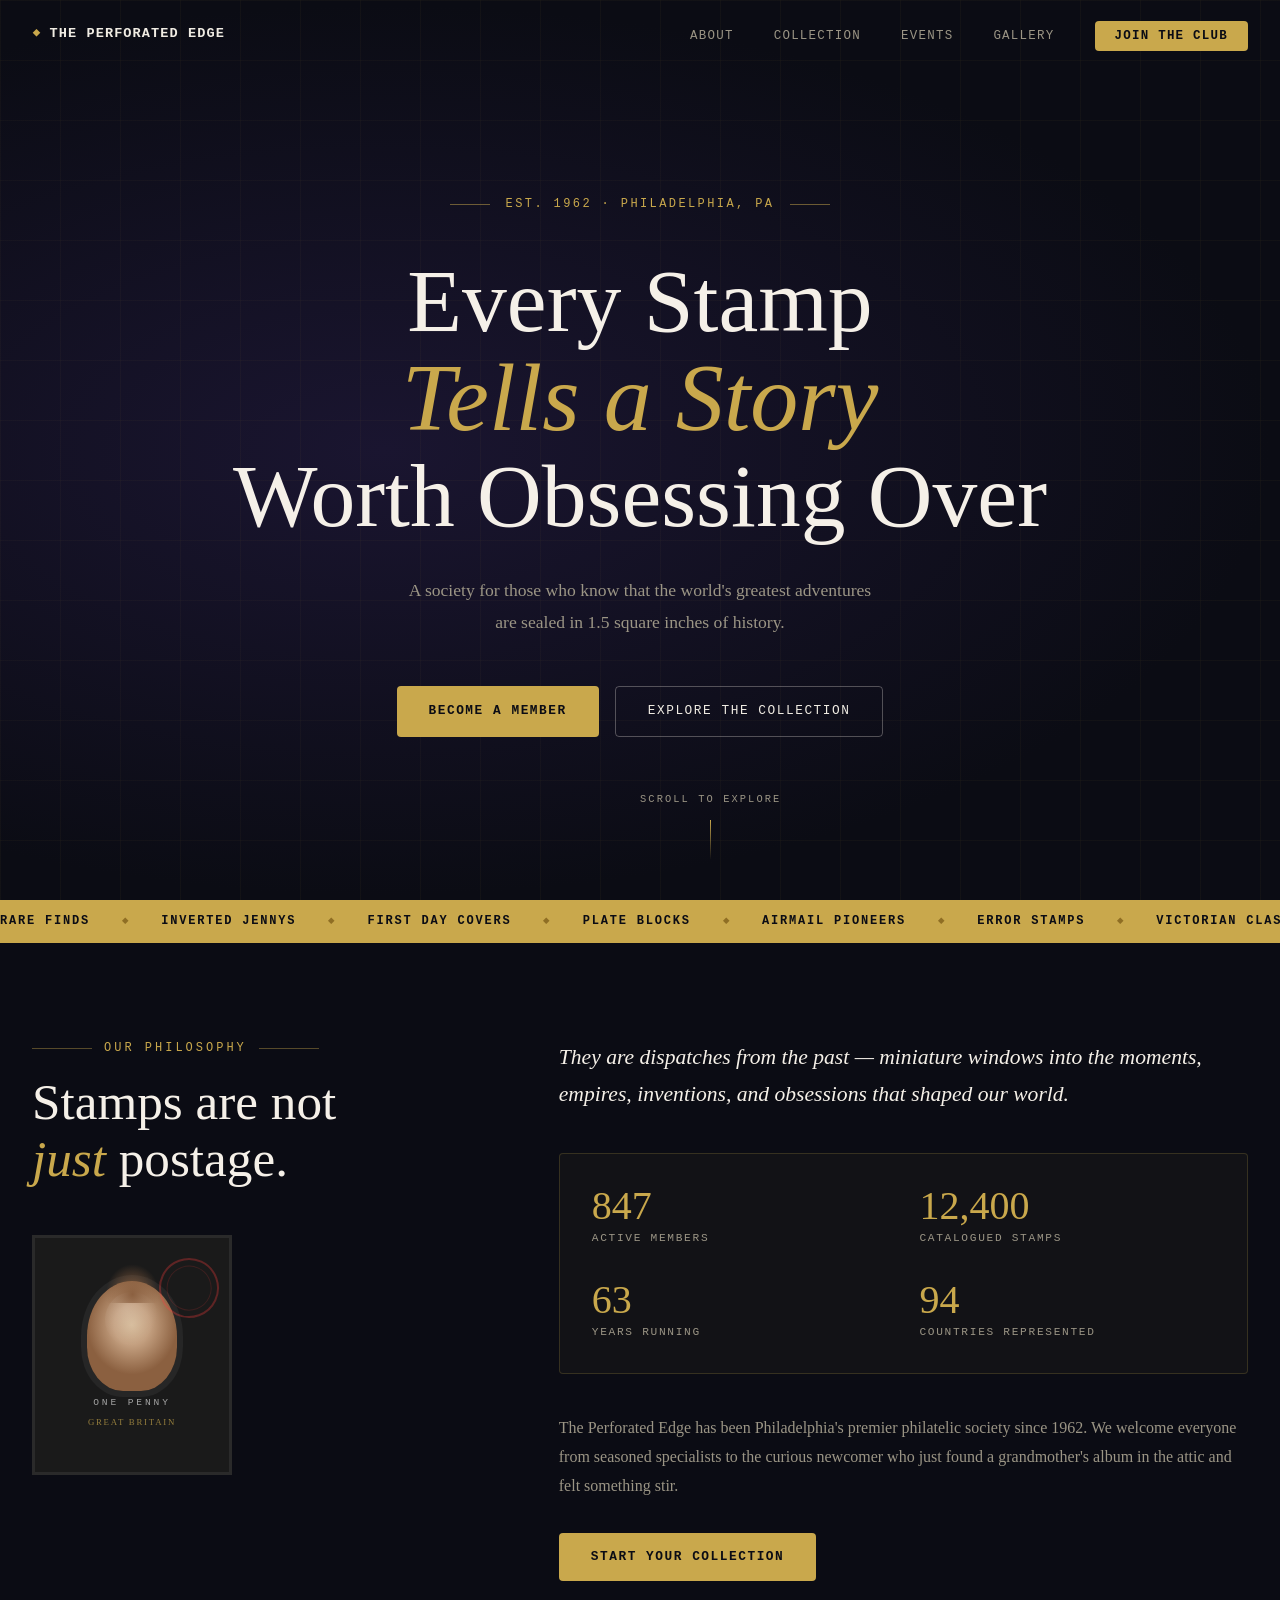
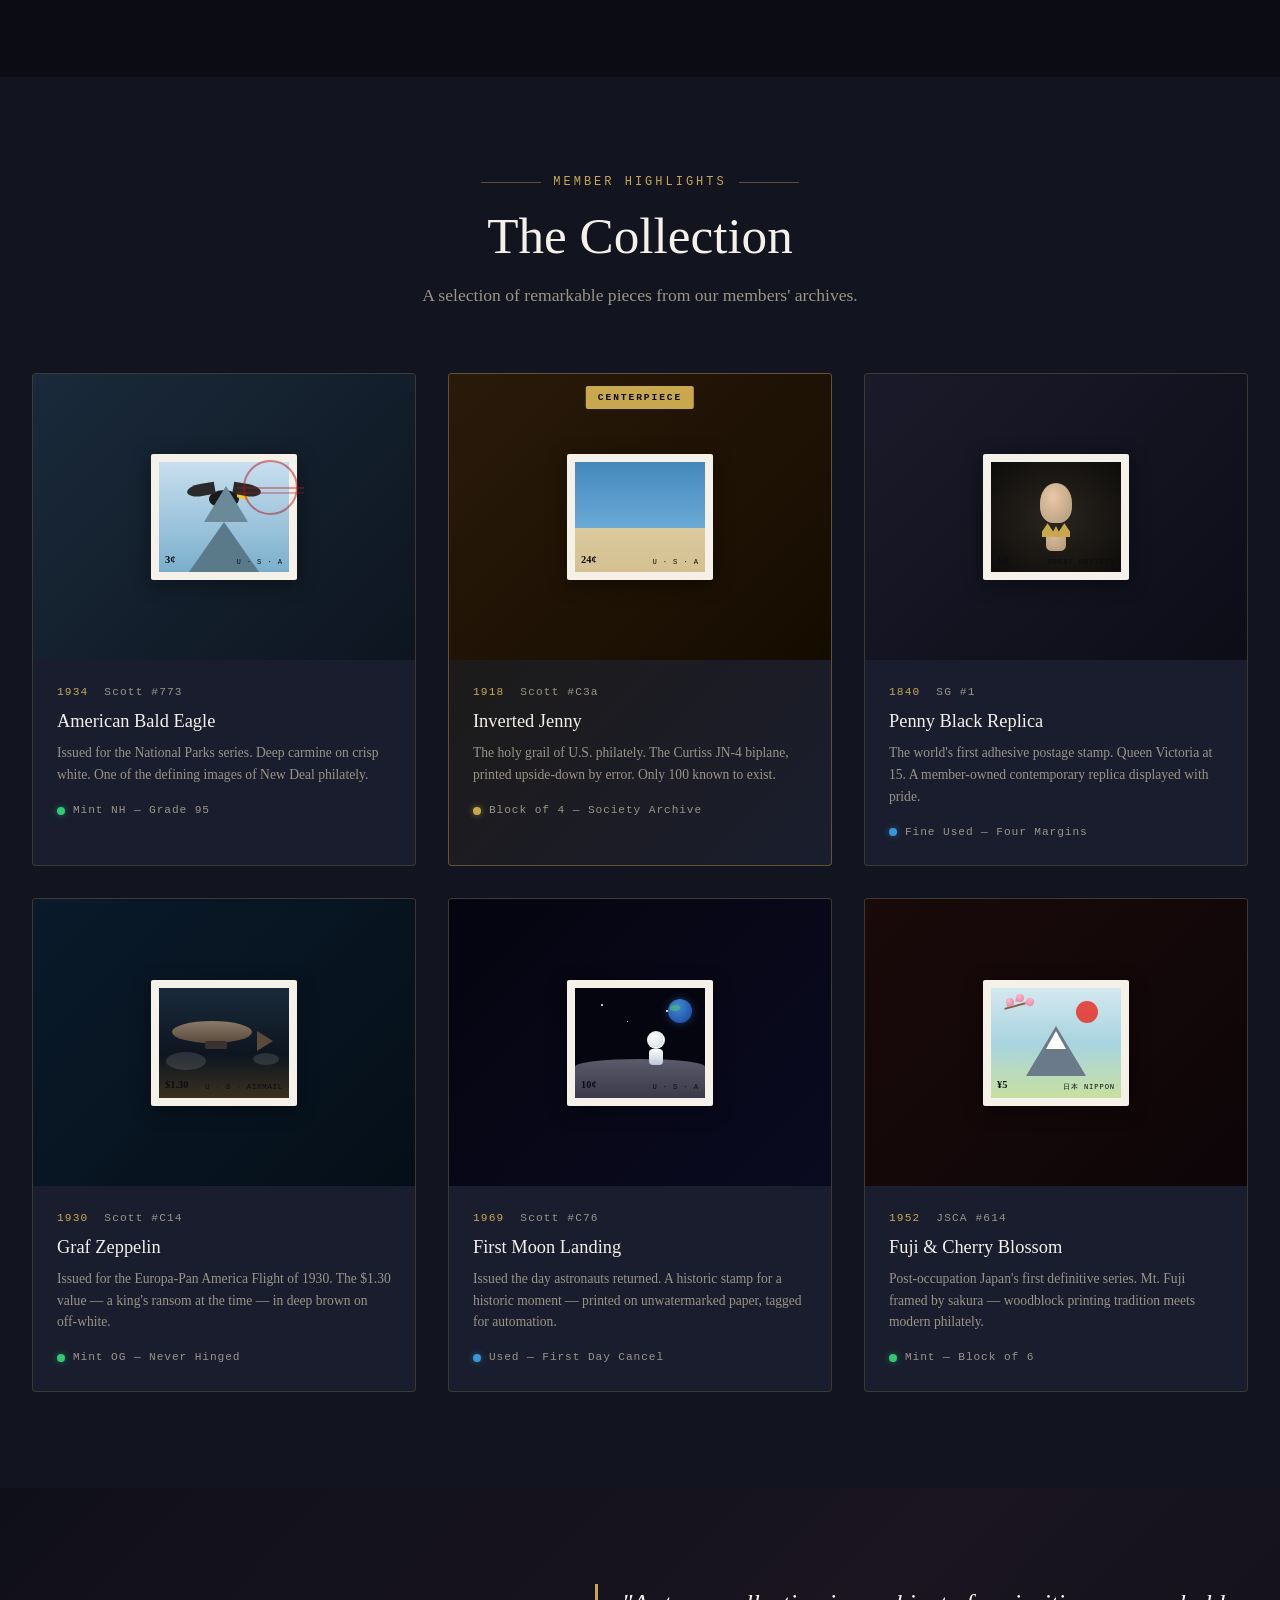
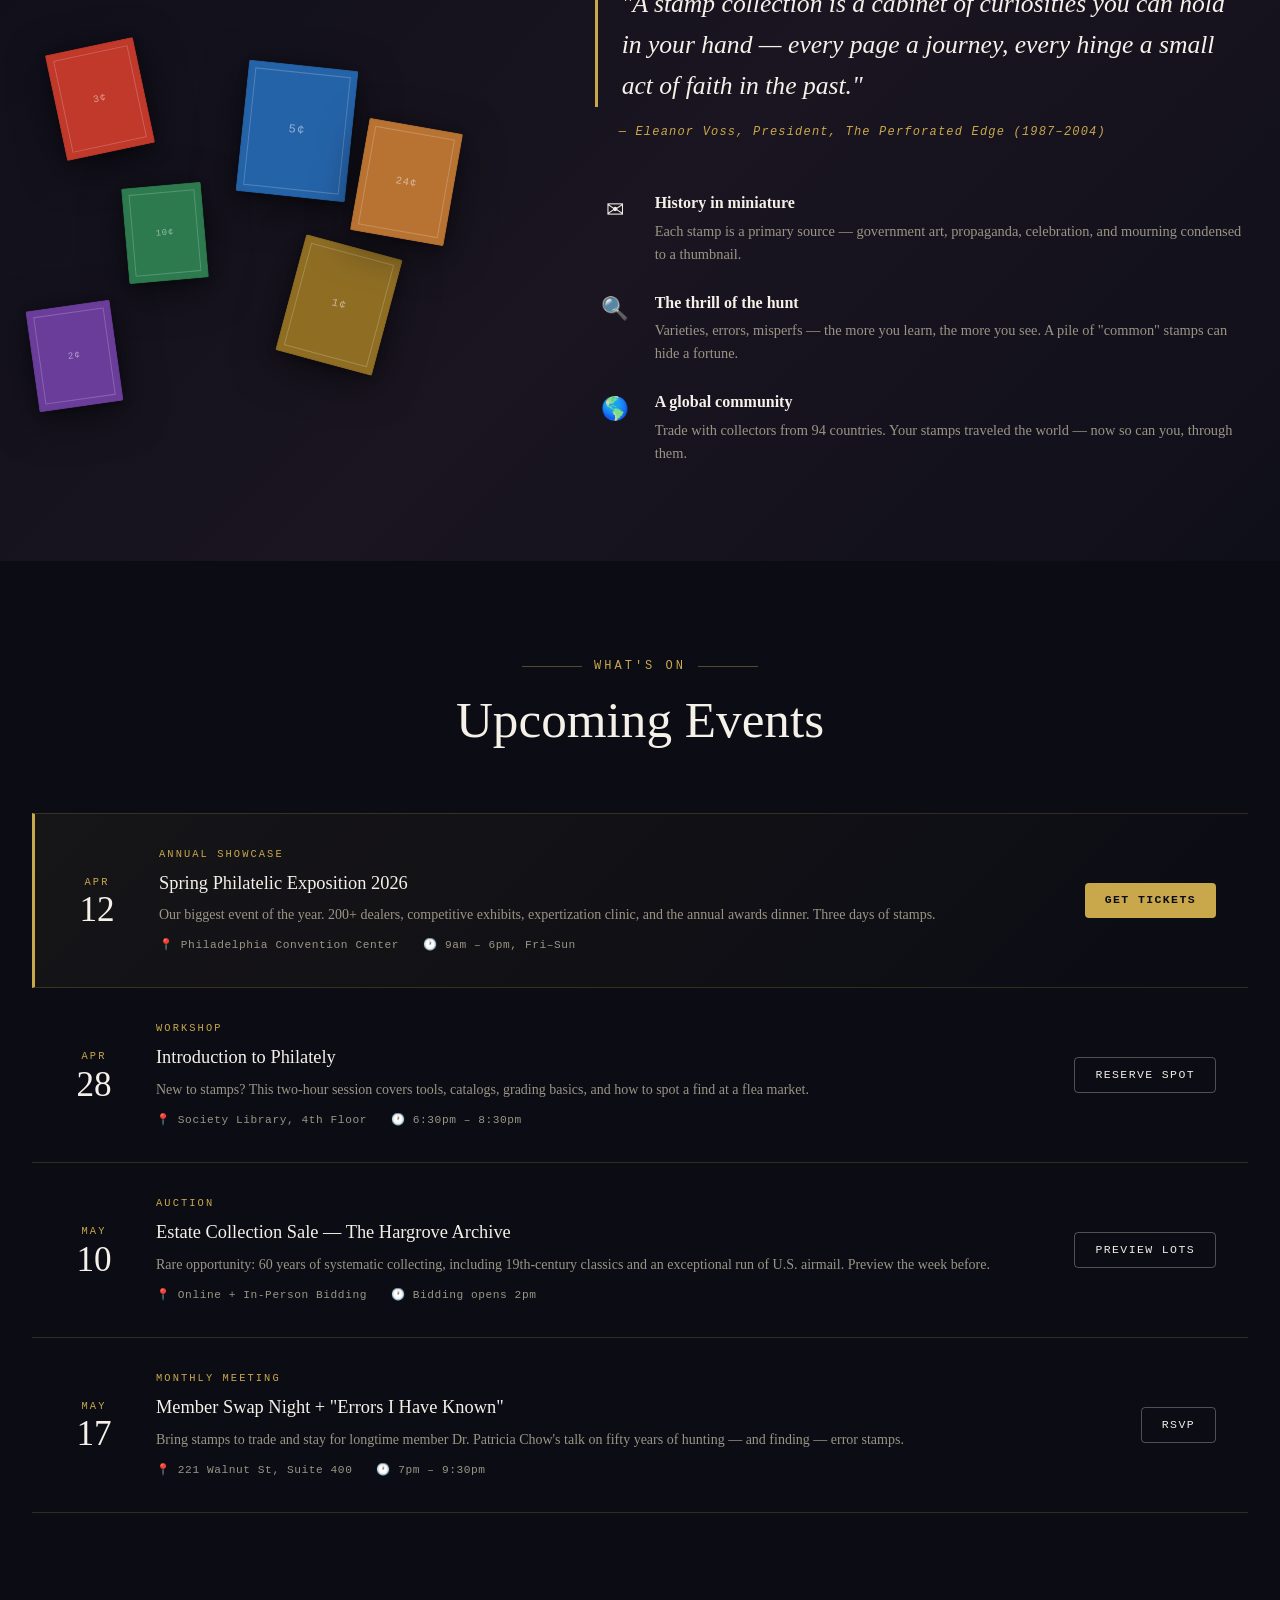
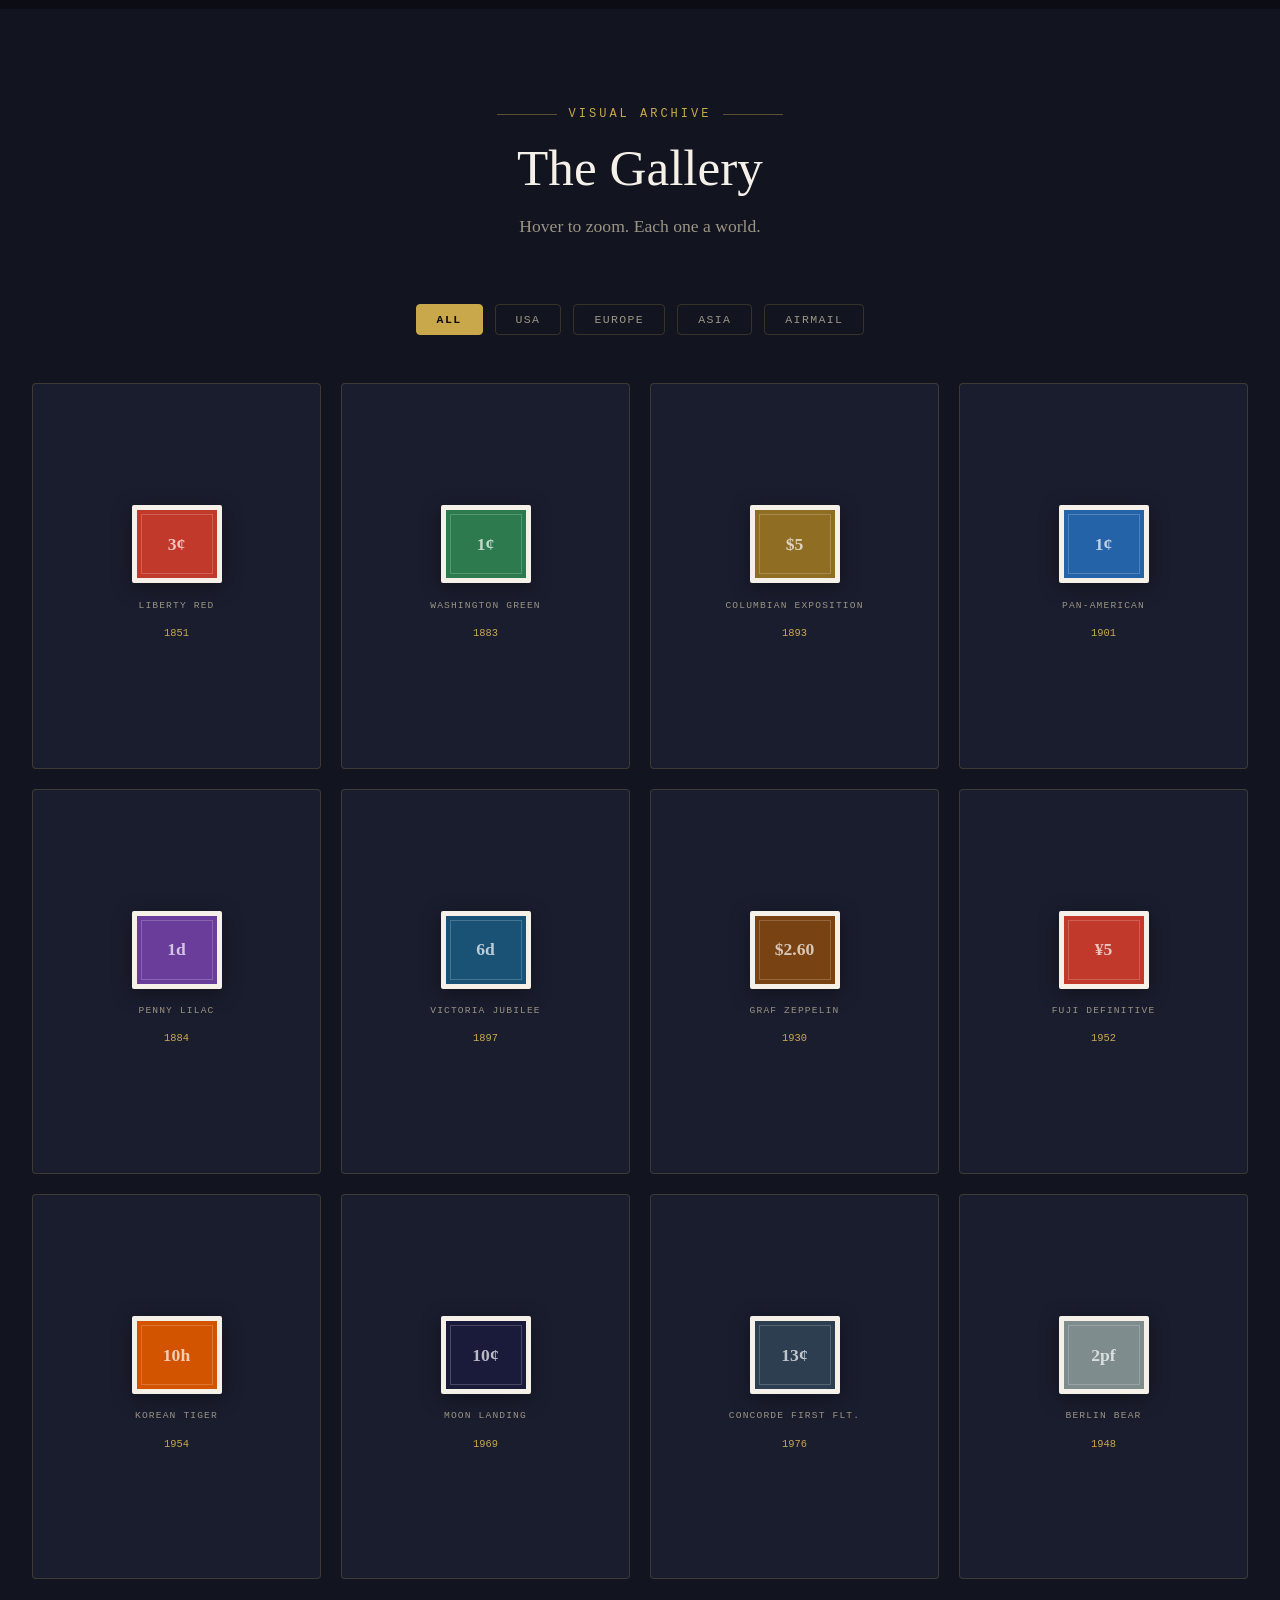
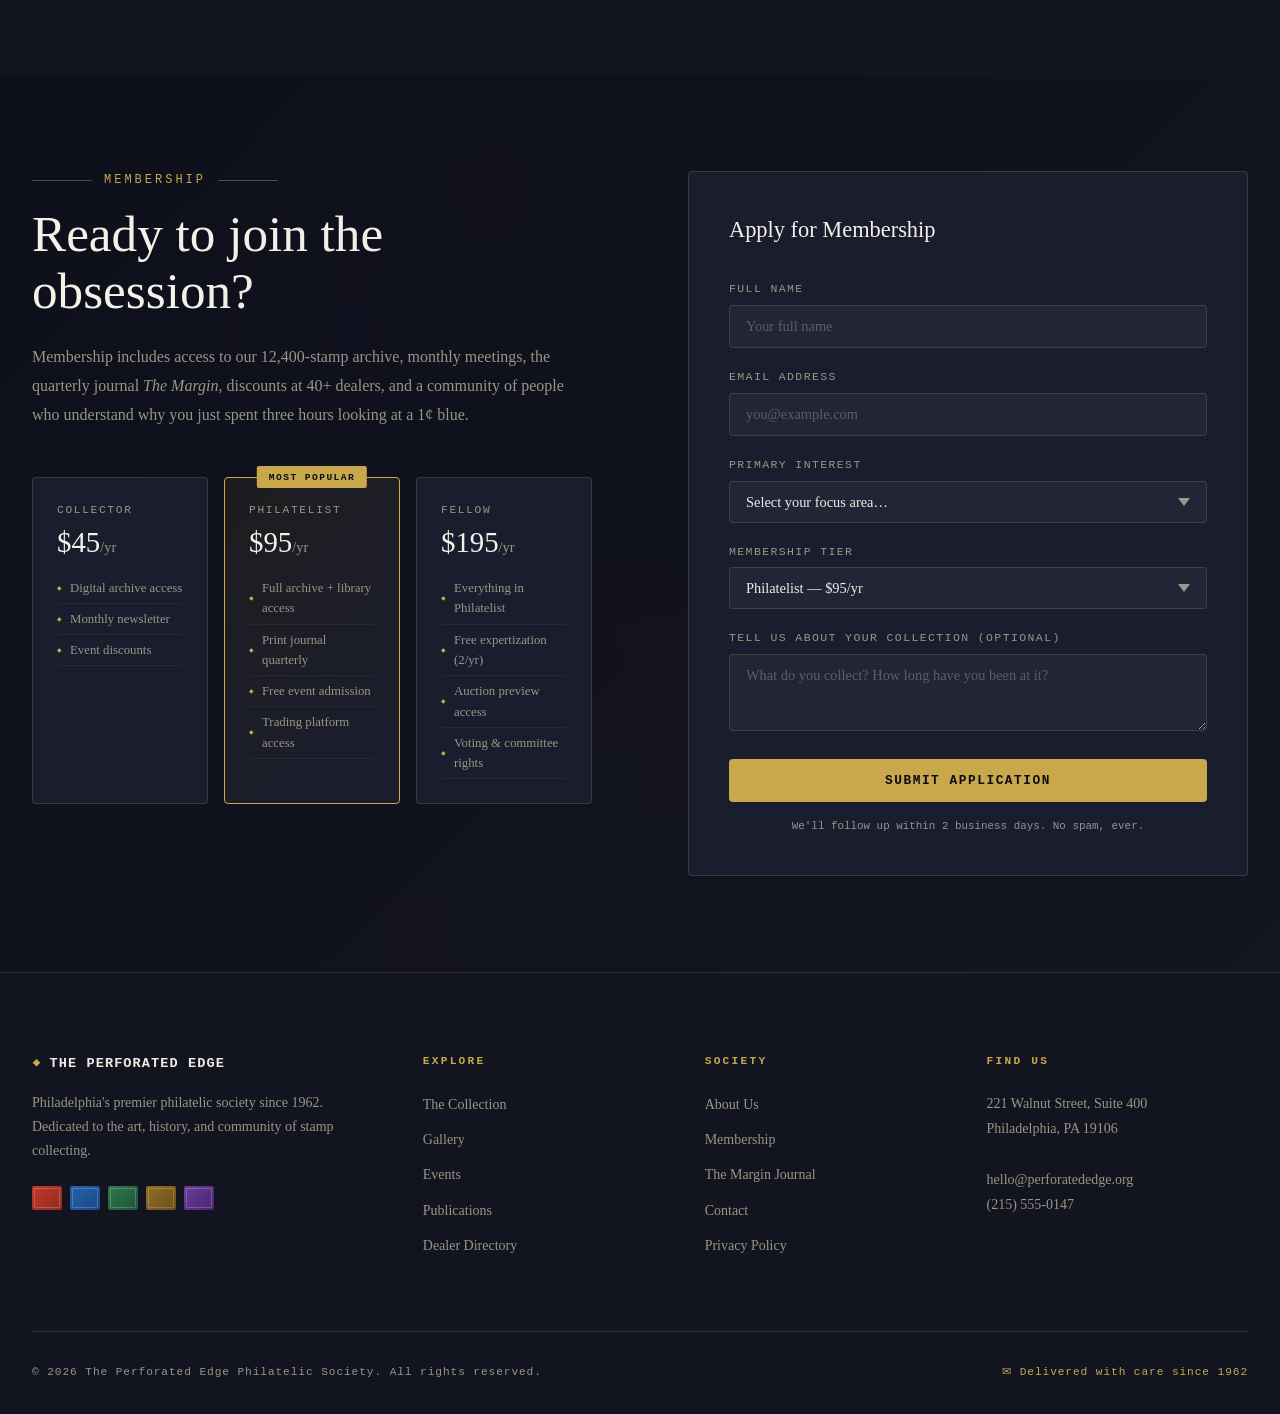
==== index.html @ 2c861180 "Add stamp collecting club website — The Perforated Edge Dark editorial luxury aesthetic with: - Full" ====
<!DOCTYPE html>
<html lang="en">
<head>
  <meta charset="UTF-8" />
  <meta name="viewport" content="width=device-width, initial-scale=1.0" />
  <title>The Perforated Edge — Stamp Collectors Society</title>
  <link rel="stylesheet" href="styles.css" />
</head>
<body>

  <!-- ══════════════════════════════════════════════
       NAVIGATION
  ══════════════════════════════════════════════ -->
  <nav id="nav">
    <div class="nav-inner">
      <a href="#" class="nav-logo">
        <span class="logo-mark">&#9632;</span>
        <span>The Perforated Edge</span>
      </a>
      <ul class="nav-links">
        <li><a href="#about">About</a></li>
        <li><a href="#collection">Collection</a></li>
        <li><a href="#events">Events</a></li>
        <li><a href="#gallery">Gallery</a></li>
        <li><a href="#join" class="nav-cta">Join the Club</a></li>
      </ul>
      <button class="nav-burger" id="burger" aria-label="Menu">
        <span></span><span></span><span></span>
      </button>
    </div>
  </nav>

  <div class="mobile-menu" id="mobileMenu">
    <ul>
      <li><a href="#about">About</a></li>
      <li><a href="#collection">Collection</a></li>
      <li><a href="#events">Events</a></li>
      <li><a href="#gallery">Gallery</a></li>
      <li><a href="#join">Join the Club</a></li>
    </ul>
  </div>

  <!-- ══════════════════════════════════════════════
       HERO
  ══════════════════════════════════════════════ -->
  <section id="hero">
    <div class="hero-bg-grid"></div>
    <div class="hero-stamps" id="heroStamps">
      <!-- Stamps injected by JS -->
    </div>
    <div class="hero-content">
      <div class="hero-eyebrow">
        <span class="eyebrow-line"></span>
        <span>Est. 1962 · Philadelphia, PA</span>
        <span class="eyebrow-line"></span>
      </div>
      <h1 class="hero-title">
        <span class="title-line">Every Stamp</span>
        <span class="title-line title-line--accent">Tells a Story</span>
        <span class="title-line">Worth Obsessing Over</span>
      </h1>
      <p class="hero-sub">
        A society for those who know that the world's greatest adventures<br>
        are sealed in 1.5 square inches of history.
      </p>
      <div class="hero-actions">
        <a href="#join" class="btn btn--primary">Become a Member</a>
        <a href="#collection" class="btn btn--ghost">Explore the Collection</a>
      </div>
    </div>
    <div class="hero-scroll-hint">
      <span>Scroll to explore</span>
      <div class="scroll-arrow"></div>
    </div>
  </section>

  <!-- ══════════════════════════════════════════════
       MARQUEE STRIP
  ══════════════════════════════════════════════ -->
  <div class="marquee-strip">
    <div class="marquee-track" id="marqueeTrack">
      <span>Rare Finds</span>
      <span class="dot">◆</span>
      <span>Inverted Jennys</span>
      <span class="dot">◆</span>
      <span>First Day Covers</span>
      <span class="dot">◆</span>
      <span>Plate Blocks</span>
      <span class="dot">◆</span>
      <span>Airmail Pioneers</span>
      <span class="dot">◆</span>
      <span>Error Stamps</span>
      <span class="dot">◆</span>
      <span>Victorian Classics</span>
      <span class="dot">◆</span>
      <span>Revenue Stamps</span>
      <span class="dot">◆</span>
      <span>Rare Finds</span>
      <span class="dot">◆</span>
      <span>Inverted Jennys</span>
      <span class="dot">◆</span>
      <span>First Day Covers</span>
      <span class="dot">◆</span>
      <span>Plate Blocks</span>
      <span class="dot">◆</span>
      <span>Airmail Pioneers</span>
      <span class="dot">◆</span>
      <span>Error Stamps</span>
      <span class="dot">◆</span>
      <span>Victorian Classics</span>
      <span class="dot">◆</span>
      <span>Revenue Stamps</span>
      <span class="dot">◆</span>
    </div>
  </div>

  <!-- ══════════════════════════════════════════════
       ABOUT / MANIFESTO
  ══════════════════════════════════════════════ -->
  <section id="about" class="section">
    <div class="container">
      <div class="manifesto-grid">
        <div class="manifesto-left">
          <div class="section-label">Our Philosophy</div>
          <h2 class="section-title">Stamps are not<br><em>just</em> postage.</h2>
          <div class="manifesto-stamp-art">
            <div class="stamp-art stamp-art--penny-black">
              <div class="stamp-inner">
                <div class="stamp-portrait"></div>
                <div class="stamp-label">ONE PENNY</div>
                <div class="stamp-country">GREAT BRITAIN</div>
                <div class="stamp-postmark"></div>
              </div>
            </div>
          </div>
        </div>
        <div class="manifesto-right">
          <p class="manifesto-large">
            They are dispatches from the past — miniature windows into the moments,
            empires, inventions, and obsessions that shaped our world.
          </p>
          <div class="manifesto-stats">
            <div class="stat">
              <div class="stat-number" data-target="847">0</div>
              <div class="stat-label">Active Members</div>
            </div>
            <div class="stat">
              <div class="stat-number" data-target="12400">0</div>
              <div class="stat-label">Catalogued Stamps</div>
            </div>
            <div class="stat">
              <div class="stat-number" data-target="63">0</div>
              <div class="stat-label">Years Running</div>
            </div>
            <div class="stat">
              <div class="stat-number" data-target="94">0</div>
              <div class="stat-label">Countries Represented</div>
            </div>
          </div>
          <p class="manifesto-body">
            The Perforated Edge has been Philadelphia's premier philatelic society since 1962.
            We welcome everyone from seasoned specialists to the curious newcomer who just
            found a grandmother's album in the attic and felt something stir.
          </p>
          <a href="#join" class="btn btn--primary">Start your collection</a>
        </div>
      </div>
    </div>
  </section>

  <!-- ══════════════════════════════════════════════
       FEATURED STAMPS
  ══════════════════════════════════════════════ -->
  <section id="collection" class="section section--dark">
    <div class="container">
      <div class="section-header">
        <div class="section-label">Member Highlights</div>
        <h2 class="section-title">The Collection</h2>
        <p class="section-desc">A selection of remarkable pieces from our members' archives.</p>
      </div>

      <div class="stamps-grid">

        <div class="stamp-card" data-category="Classic">
          <div class="stamp-card-inner">
            <div class="stamp-visual stamp-visual--1">
              <div class="stamp-perf-border">
                <div class="stamp-image-area">
                  <div class="stamp-scene stamp-scene--eagle">
                    <div class="scene-sky"></div>
                    <div class="scene-eagle">
                      <div class="eagle-body"></div>
                      <div class="eagle-wing eagle-wing--l"></div>
                      <div class="eagle-wing eagle-wing--r"></div>
                    </div>
                    <div class="scene-mountain"></div>
                  </div>
                  <div class="stamp-denom">3¢</div>
                  <div class="stamp-nation">U · S · A</div>
                </div>
              </div>
              <div class="stamp-cancel"></div>
            </div>
            <div class="stamp-card-info">
              <div class="stamp-card-meta">
                <span class="stamp-year">1934</span>
                <span class="stamp-cat">Scott #773</span>
              </div>
              <h3 class="stamp-card-title">American Bald Eagle</h3>
              <p class="stamp-card-desc">Issued for the National Parks series. Deep carmine on crisp white. One of the defining images of New Deal philately.</p>
              <div class="stamp-card-condition">
                <span class="condition-dot condition-dot--mint"></span>
                <span>Mint NH — Grade 95</span>
              </div>
            </div>
          </div>
        </div>

        <div class="stamp-card stamp-card--featured" data-category="Rare">
          <div class="stamp-card-inner">
            <div class="stamp-visual stamp-visual--2">
              <div class="stamp-perf-border">
                <div class="stamp-image-area">
                  <div class="stamp-scene stamp-scene--inverted">
                    <div class="biplane">
                      <div class="biplane-body"></div>
                      <div class="biplane-wing biplane-wing--top"></div>
                      <div class="biplane-wing biplane-wing--bot"></div>
                      <div class="biplane-tail"></div>
                    </div>
                    <div class="inverted-sky"></div>
                  </div>
                  <div class="stamp-denom">24¢</div>
                  <div class="stamp-nation">U · S · A</div>
                </div>
              </div>
              <div class="featured-badge">Centerpiece</div>
            </div>
            <div class="stamp-card-info">
              <div class="stamp-card-meta">
                <span class="stamp-year">1918</span>
                <span class="stamp-cat">Scott #C3a</span>
              </div>
              <h3 class="stamp-card-title">Inverted Jenny</h3>
              <p class="stamp-card-desc">The holy grail of U.S. philately. The Curtiss JN-4 biplane, printed upside-down by error. Only 100 known to exist.</p>
              <div class="stamp-card-condition">
                <span class="condition-dot condition-dot--rare"></span>
                <span>Block of 4 — Society Archive</span>
              </div>
            </div>
          </div>
        </div>

        <div class="stamp-card" data-category="International">
          <div class="stamp-card-inner">
            <div class="stamp-visual stamp-visual--3">
              <div class="stamp-perf-border">
                <div class="stamp-image-area">
                  <div class="stamp-scene stamp-scene--victoria">
                    <div class="victoria-portrait">
                      <div class="portrait-head"></div>
                      <div class="portrait-crown"></div>
                      <div class="portrait-neck"></div>
                    </div>
                    <div class="victoria-bg"></div>
                  </div>
                  <div class="stamp-denom">1d</div>
                  <div class="stamp-nation">GREAT BRITAIN</div>
                </div>
              </div>
            </div>
            <div class="stamp-card-info">
              <div class="stamp-card-meta">
                <span class="stamp-year">1840</span>
                <span class="stamp-cat">SG #1</span>
              </div>
              <h3 class="stamp-card-title">Penny Black Replica</h3>
              <p class="stamp-card-desc">The world's first adhesive postage stamp. Queen Victoria at 15. A member-owned contemporary replica displayed with pride.</p>
              <div class="stamp-card-condition">
                <span class="condition-dot condition-dot--good"></span>
                <span>Fine Used — Four Margins</span>
              </div>
            </div>
          </div>
        </div>

        <div class="stamp-card" data-category="Airmail">
          <div class="stamp-card-inner">
            <div class="stamp-visual stamp-visual--4">
              <div class="stamp-perf-border">
                <div class="stamp-image-area">
                  <div class="stamp-scene stamp-scene--zeppelin">
                    <div class="zeppelin-body"></div>
                    <div class="zeppelin-gondola"></div>
                    <div class="zeppelin-fins"></div>
                    <div class="zeppelin-clouds">
                      <div class="cloud c1"></div>
                      <div class="cloud c2"></div>
                    </div>
                  </div>
                  <div class="stamp-denom">$1.30</div>
                  <div class="stamp-nation">U · S · AIRMAIL</div>
                </div>
              </div>
            </div>
            <div class="stamp-card-info">
              <div class="stamp-card-meta">
                <span class="stamp-year">1930</span>
                <span class="stamp-cat">Scott #C14</span>
              </div>
              <h3 class="stamp-card-title">Graf Zeppelin</h3>
              <p class="stamp-card-desc">Issued for the Europa-Pan America Flight of 1930. The $1.30 value — a king's ransom at the time — in deep brown on off-white.</p>
              <div class="stamp-card-condition">
                <span class="condition-dot condition-dot--mint"></span>
                <span>Mint OG — Never Hinged</span>
              </div>
            </div>
          </div>
        </div>

        <div class="stamp-card" data-category="Modern">
          <div class="stamp-card-inner">
            <div class="stamp-visual stamp-visual--5">
              <div class="stamp-perf-border">
                <div class="stamp-image-area">
                  <div class="stamp-scene stamp-scene--moon">
                    <div class="moon-surface"></div>
                    <div class="moon-astronaut">
                      <div class="astro-helmet"></div>
                      <div class="astro-body"></div>
                    </div>
                    <div class="moon-earth"></div>
                    <div class="moon-stars">
                      <div class="star s1"></div>
                      <div class="star s2"></div>
                      <div class="star s3"></div>
                    </div>
                  </div>
                  <div class="stamp-denom">10¢</div>
                  <div class="stamp-nation">U · S · A</div>
                </div>
              </div>
            </div>
            <div class="stamp-card-info">
              <div class="stamp-card-meta">
                <span class="stamp-year">1969</span>
                <span class="stamp-cat">Scott #C76</span>
              </div>
              <h3 class="stamp-card-title">First Moon Landing</h3>
              <p class="stamp-card-desc">Issued the day astronauts returned. A historic stamp for a historic moment — printed on unwatermarked paper, tagged for automation.</p>
              <div class="stamp-card-condition">
                <span class="condition-dot condition-dot--good"></span>
                <span>Used — First Day Cancel</span>
              </div>
            </div>
          </div>
        </div>

        <div class="stamp-card" data-category="International">
          <div class="stamp-card-inner">
            <div class="stamp-visual stamp-visual--6">
              <div class="stamp-perf-border">
                <div class="stamp-image-area">
                  <div class="stamp-scene stamp-scene--japan">
                    <div class="japan-mount">
                      <div class="mount-peak"></div>
                      <div class="mount-snow"></div>
                    </div>
                    <div class="japan-sun"></div>
                    <div class="japan-cherry">
                      <div class="cherry-branch"></div>
                      <div class="cherry-bloom b1"></div>
                      <div class="cherry-bloom b2"></div>
                      <div class="cherry-bloom b3"></div>
                    </div>
                  </div>
                  <div class="stamp-denom">¥5</div>
                  <div class="stamp-nation">日本 NIPPON</div>
                </div>
              </div>
            </div>
            <div class="stamp-card-info">
              <div class="stamp-card-meta">
                <span class="stamp-year">1952</span>
                <span class="stamp-cat">JSCA #614</span>
              </div>
              <h3 class="stamp-card-title">Fuji & Cherry Blossom</h3>
              <p class="stamp-card-desc">Post-occupation Japan's first definitive series. Mt. Fuji framed by sakura — woodblock printing tradition meets modern philately.</p>
              <div class="stamp-card-condition">
                <span class="condition-dot condition-dot--mint"></span>
                <span>Mint — Block of 6</span>
              </div>
            </div>
          </div>
        </div>

      </div>
    </div>
  </section>

  <!-- ══════════════════════════════════════════════
       WHY STAMPS / PULL QUOTE SECTION
  ══════════════════════════════════════════════ -->
  <section class="section section--quote">
    <div class="container">
      <div class="pull-quote-layout">
        <div class="pull-quote-stamps">
          <div class="floating-stamps" id="floatingStamps"></div>
        </div>
        <div class="pull-quote-text">
          <blockquote>
            <p>"A stamp collection is a cabinet of curiosities you can hold in your hand —
            every page a journey, every hinge a small act of faith in the past."</p>
            <cite>— Eleanor Voss, President, The Perforated Edge (1987–2004)</cite>
          </blockquote>
          <div class="why-list">
            <div class="why-item">
              <div class="why-icon">&#9993;</div>
              <div>
                <strong>History in miniature</strong>
                <p>Each stamp is a primary source — government art, propaganda, celebration, and mourning condensed to a thumbnail.</p>
              </div>
            </div>
            <div class="why-item">
              <div class="why-icon">&#128269;</div>
              <div>
                <strong>The thrill of the hunt</strong>
                <p>Varieties, errors, misperfs — the more you learn, the more you see. A pile of "common" stamps can hide a fortune.</p>
              </div>
            </div>
            <div class="why-item">
              <div class="why-icon">&#127758;</div>
              <div>
                <strong>A global community</strong>
                <p>Trade with collectors from 94 countries. Your stamps traveled the world — now so can you, through them.</p>
              </div>
            </div>
          </div>
        </div>
      </div>
    </div>
  </section>

  <!-- ══════════════════════════════════════════════
       EVENTS
  ══════════════════════════════════════════════ -->
  <section id="events" class="section">
    <div class="container">
      <div class="section-header">
        <div class="section-label">What's On</div>
        <h2 class="section-title">Upcoming Events</h2>
      </div>
      <div class="events-list">

        <div class="event-item event-item--featured">
          <div class="event-date-block">
            <div class="event-month">APR</div>
            <div class="event-day">12</div>
          </div>
          <div class="event-details">
            <div class="event-tag">Annual Showcase</div>
            <h3 class="event-title">Spring Philatelic Exposition 2026</h3>
            <p class="event-desc">Our biggest event of the year. 200+ dealers, competitive exhibits, expertization clinic, and the annual awards dinner. Three days of stamps.</p>
            <div class="event-meta">
              <span>&#128205; Philadelphia Convention Center</span>
              <span>&#128336; 9am – 6pm, Fri–Sun</span>
            </div>
          </div>
          <a href="#" class="btn btn--primary btn--sm">Get Tickets</a>
        </div>

        <div class="event-item">
          <div class="event-date-block">
            <div class="event-month">APR</div>
            <div class="event-day">28</div>
          </div>
          <div class="event-details">
            <div class="event-tag">Workshop</div>
            <h3 class="event-title">Introduction to Philately</h3>
            <p class="event-desc">New to stamps? This two-hour session covers tools, catalogs, grading basics, and how to spot a find at a flea market.</p>
            <div class="event-meta">
              <span>&#128205; Society Library, 4th Floor</span>
              <span>&#128336; 6:30pm – 8:30pm</span>
            </div>
          </div>
          <a href="#" class="btn btn--ghost btn--sm">Reserve Spot</a>
        </div>

        <div class="event-item">
          <div class="event-date-block">
            <div class="event-month">MAY</div>
            <div class="event-day">10</div>
          </div>
          <div class="event-details">
            <div class="event-tag">Auction</div>
            <h3 class="event-title">Estate Collection Sale — The Hargrove Archive</h3>
            <p class="event-desc">Rare opportunity: 60 years of systematic collecting, including 19th-century classics and an exceptional run of U.S. airmail. Preview the week before.</p>
            <div class="event-meta">
              <span>&#128205; Online + In-Person Bidding</span>
              <span>&#128336; Bidding opens 2pm</span>
            </div>
          </div>
          <a href="#" class="btn btn--ghost btn--sm">Preview Lots</a>
        </div>

        <div class="event-item">
          <div class="event-date-block">
            <div class="event-month">MAY</div>
            <div class="event-day">17</div>
          </div>
          <div class="event-details">
            <div class="event-tag">Monthly Meeting</div>
            <h3 class="event-title">Member Swap Night + "Errors I Have Known"</h3>
            <p class="event-desc">Bring stamps to trade and stay for longtime member Dr. Patricia Chow's talk on fifty years of hunting — and finding — error stamps.</p>
            <div class="event-meta">
              <span>&#128205; 221 Walnut St, Suite 400</span>
              <span>&#128336; 7pm – 9:30pm</span>
            </div>
          </div>
          <a href="#" class="btn btn--ghost btn--sm">RSVP</a>
        </div>

      </div>
    </div>
  </section>

  <!-- ══════════════════════════════════════════════
       GALLERY
  ══════════════════════════════════════════════ -->
  <section id="gallery" class="section section--dark">
    <div class="container">
      <div class="section-header">
        <div class="section-label">Visual Archive</div>
        <h2 class="section-title">The Gallery</h2>
        <p class="section-desc">Hover to zoom. Each one a world.</p>
      </div>
      <div class="gallery-filter">
        <button class="filter-btn active" data-filter="all">All</button>
        <button class="filter-btn" data-filter="usa">USA</button>
        <button class="filter-btn" data-filter="europe">Europe</button>
        <button class="filter-btn" data-filter="asia">Asia</button>
        <button class="filter-btn" data-filter="airmail">Airmail</button>
      </div>
      <div class="gallery-grid" id="galleryGrid">
        <!-- Populated by JS -->
      </div>
    </div>
  </section>

  <!-- ══════════════════════════════════════════════
       JOIN
  ══════════════════════════════════════════════ -->
  <section id="join" class="section section--join">
    <div class="join-bg-stamps" id="joinBgStamps"></div>
    <div class="container">
      <div class="join-inner">
        <div class="join-text">
          <div class="section-label">Membership</div>
          <h2 class="section-title">Ready to join the obsession?</h2>
          <p>Membership includes access to our 12,400-stamp archive, monthly meetings, the quarterly journal <em>The Margin</em>, discounts at 40+ dealers, and a community of people who understand why you just spent three hours looking at a 1¢ blue.</p>
          <div class="membership-tiers">
            <div class="tier">
              <div class="tier-name">Collector</div>
              <div class="tier-price">$45<span>/yr</span></div>
              <ul>
                <li>Digital archive access</li>
                <li>Monthly newsletter</li>
                <li>Event discounts</li>
              </ul>
            </div>
            <div class="tier tier--featured">
              <div class="tier-badge">Most Popular</div>
              <div class="tier-name">Philatelist</div>
              <div class="tier-price">$95<span>/yr</span></div>
              <ul>
                <li>Full archive + library access</li>
                <li>Print journal quarterly</li>
                <li>Free event admission</li>
                <li>Trading platform access</li>
              </ul>
            </div>
            <div class="tier">
              <div class="tier-name">Fellow</div>
              <div class="tier-price">$195<span>/yr</span></div>
              <ul>
                <li>Everything in Philatelist</li>
                <li>Free expertization (2/yr)</li>
                <li>Auction preview access</li>
                <li>Voting & committee rights</li>
              </ul>
            </div>
          </div>
        </div>
        <div class="join-form-wrap">
          <form class="join-form" id="joinForm">
            <h3>Apply for Membership</h3>
            <div class="form-group">
              <label for="name">Full Name</label>
              <input type="text" id="name" placeholder="Your full name" required />
            </div>
            <div class="form-group">
              <label for="email">Email Address</label>
              <input type="email" id="email" placeholder="you@example.com" required />
            </div>
            <div class="form-group">
              <label for="interest">Primary Interest</label>
              <select id="interest">
                <option value="">Select your focus area…</option>
                <option>U.S. Classics (pre-1900)</option>
                <option>U.S. 20th Century</option>
                <option>Airmail & Zeppelin</option>
                <option>British Commonwealth</option>
                <option>Continental Europe</option>
                <option>Asia & Pacific</option>
                <option>Topicals</option>
                <option>Errors & Varieties</option>
                <option>Revenue & Fiscal</option>
                <option>Just starting out</option>
              </select>
            </div>
            <div class="form-group">
              <label for="tier-select">Membership Tier</label>
              <select id="tier-select">
                <option>Collector — $45/yr</option>
                <option selected>Philatelist — $95/yr</option>
                <option>Fellow — $195/yr</option>
              </select>
            </div>
            <div class="form-group">
              <label for="message">Tell us about your collection (optional)</label>
              <textarea id="message" placeholder="What do you collect? How long have you been at it?" rows="3"></textarea>
            </div>
            <button type="submit" class="btn btn--primary btn--full">Submit Application</button>
            <p class="form-note">We'll follow up within 2 business days. No spam, ever.</p>
          </form>
          <div class="form-success" id="formSuccess" style="display:none">
            <div class="success-stamp">
              <div class="stamp-perf-border">
                <div class="stamp-image-area success-inner">
                  <div class="success-check">&#10003;</div>
                  <div class="success-text">APPLICATION<br>RECEIVED</div>
                </div>
              </div>
            </div>
            <h3>You're on your way!</h3>
            <p>We'll be in touch shortly. In the meantime, explore our collection.</p>
          </div>
        </div>
      </div>
    </div>
  </section>

  <!-- ══════════════════════════════════════════════
       FOOTER
  ══════════════════════════════════════════════ -->
  <footer class="footer">
    <div class="container">
      <div class="footer-grid">
        <div class="footer-brand">
          <div class="footer-logo">
            <span class="logo-mark">&#9632;</span>
            <span>The Perforated Edge</span>
          </div>
          <p>Philadelphia's premier philatelic society since 1962. Dedicated to the art, history, and community of stamp collecting.</p>
          <div class="footer-stamp-row">
            <div class="mini-stamp ms-1"></div>
            <div class="mini-stamp ms-2"></div>
            <div class="mini-stamp ms-3"></div>
            <div class="mini-stamp ms-4"></div>
            <div class="mini-stamp ms-5"></div>
          </div>
        </div>
        <div class="footer-links">
          <h4>Explore</h4>
          <ul>
            <li><a href="#collection">The Collection</a></li>
            <li><a href="#gallery">Gallery</a></li>
            <li><a href="#events">Events</a></li>
            <li><a href="#">Publications</a></li>
            <li><a href="#">Dealer Directory</a></li>
          </ul>
        </div>
        <div class="footer-links">
          <h4>Society</h4>
          <ul>
            <li><a href="#about">About Us</a></li>
            <li><a href="#join">Membership</a></li>
            <li><a href="#">The Margin Journal</a></li>
            <li><a href="#">Contact</a></li>
            <li><a href="#">Privacy Policy</a></li>
          </ul>
        </div>
        <div class="footer-contact">
          <h4>Find Us</h4>
          <address>
            221 Walnut Street, Suite 400<br>
            Philadelphia, PA 19106<br><br>
            <a href="mailto:hello@perforatededge.org">hello@perforatededge.org</a><br>
            (215) 555-0147
          </address>
        </div>
      </div>
      <div class="footer-bottom">
        <p>&copy; 2026 The Perforated Edge Philatelic Society. All rights reserved.</p>
        <p class="footer-postmark">&#9993; Delivered with care since 1962</p>
      </div>
    </div>
  </footer>

  <script src="script.js"></script>
</body>
</html>
---- styles.css ----
/* ═══════════════════════════════════════════════════════════════
   THE PERFORATED EDGE — Stamp Collectors Society
   Design: Dark Museum / Editorial Luxury
   ═══════════════════════════════════════════════════════════════ */

/* ─── DESIGN TOKENS ─────────────────────────────────────────── */
:root {
  --ink:        #0b0c14;
  --ink-light:  #12141f;
  --ink-mid:    #1a1d2e;
  --surface:    #f5f0e8;
  --surface-2:  #ede8df;
  --gold:       #c9a84c;
  --gold-light: #e3c97a;
  --gold-dark:  #8f6e24;
  --copper:     #b87333;
  --red:        #c0392b;
  --blue:       #2563a8;
  --green:      #2d7a4f;
  --text:       #f0ece3;
  --text-muted: #9b9585;
  --border:     rgba(201, 168, 76, 0.2);
  --radius:     4px;
  --perf-size:  10px;
  --transition: 0.35s cubic-bezier(0.4, 0, 0.2, 1);
}

/* ─── RESET & BASE ───────────────────────────────────────────── */
*, *::before, *::after { box-sizing: border-box; margin: 0; padding: 0; }

html {
  scroll-behavior: smooth;
  font-size: 16px;
}

body {
  background: var(--ink);
  color: var(--text);
  font-family: 'Georgia', 'Times New Roman', serif;
  line-height: 1.6;
  overflow-x: hidden;
}

::selection {
  background: var(--gold);
  color: var(--ink);
}

img { max-width: 100%; display: block; }
a { color: inherit; text-decoration: none; }
address { font-style: normal; }

/* ─── UTILITY ────────────────────────────────────────────────── */
.container {
  max-width: 1280px;
  margin: 0 auto;
  padding: 0 2rem;
}

.section {
  padding: 6rem 0;
}

.section--dark {
  background: var(--ink-light);
}

.section-header {
  text-align: center;
  margin-bottom: 4rem;
}

.section-label {
  font-family: 'Courier New', Courier, monospace;
  font-size: 0.75rem;
  letter-spacing: 0.25em;
  text-transform: uppercase;
  color: var(--gold);
  margin-bottom: 1rem;
  display: flex;
  align-items: center;
  gap: 0.75rem;
}

.section-label::before,
.section-label::after {
  content: '';
  flex: 1;
  max-width: 60px;
  height: 1px;
  background: var(--gold);
  opacity: 0.4;
}

.section-header .section-label {
  justify-content: center;
}

.section-title {
  font-size: clamp(2rem, 4vw, 3.5rem);
  font-weight: 400;
  line-height: 1.1;
  color: var(--surface);
  margin-bottom: 1rem;
}

.section-title em {
  font-style: italic;
  color: var(--gold);
}

.section-desc {
  color: var(--text-muted);
  font-size: 1.1rem;
  max-width: 500px;
  margin: 0 auto;
}

/* ─── BUTTONS ────────────────────────────────────────────────── */
.btn {
  display: inline-flex;
  align-items: center;
  gap: 0.5rem;
  padding: 0.875rem 2rem;
  font-family: 'Courier New', Courier, monospace;
  font-size: 0.8rem;
  letter-spacing: 0.12em;
  text-transform: uppercase;
  border-radius: var(--radius);
  cursor: pointer;
  transition: var(--transition);
  border: none;
  position: relative;
  overflow: hidden;
}

.btn::after {
  content: '';
  position: absolute;
  inset: 0;
  background: white;
  opacity: 0;
  transition: opacity 0.2s;
}
.btn:hover::after { opacity: 0.08; }

.btn--primary {
  background: var(--gold);
  color: var(--ink);
  font-weight: 700;
}
.btn--primary:hover {
  background: var(--gold-light);
  transform: translateY(-2px);
  box-shadow: 0 8px 30px rgba(201, 168, 76, 0.35);
}

.btn--ghost {
  background: transparent;
  color: var(--text);
  border: 1px solid rgba(240, 236, 227, 0.3);
}
.btn--ghost:hover {
  border-color: var(--gold);
  color: var(--gold);
  transform: translateY(-2px);
}

.btn--sm {
  padding: 0.5rem 1.25rem;
  font-size: 0.72rem;
  white-space: nowrap;
}

.btn--full { width: 100%; justify-content: center; }

/* ─── NAVIGATION ─────────────────────────────────────────────── */
#nav {
  position: fixed;
  top: 0;
  left: 0;
  right: 0;
  z-index: 1000;
  transition: background var(--transition), backdrop-filter var(--transition), box-shadow var(--transition);
}

#nav.scrolled {
  background: rgba(11, 12, 20, 0.92);
  backdrop-filter: blur(16px);
  box-shadow: 0 1px 0 var(--border);
}

.nav-inner {
  max-width: 1280px;
  margin: 0 auto;
  padding: 0 2rem;
  height: 68px;
  display: flex;
  align-items: center;
  justify-content: space-between;
}

.nav-logo {
  display: flex;
  align-items: center;
  gap: 0.6rem;
  font-family: 'Courier New', Courier, monospace;
  font-size: 0.85rem;
  letter-spacing: 0.08em;
  text-transform: uppercase;
  color: var(--text);
  font-weight: 700;
}

.logo-mark {
  color: var(--gold);
  font-size: 0.7rem;
  transform: rotate(45deg);
  display: inline-block;
}

.nav-links {
  display: flex;
  align-items: center;
  gap: 2.5rem;
  list-style: none;
}

.nav-links a {
  font-family: 'Courier New', Courier, monospace;
  font-size: 0.78rem;
  letter-spacing: 0.1em;
  text-transform: uppercase;
  color: var(--text-muted);
  transition: color 0.2s;
}
.nav-links a:hover { color: var(--gold); }

.nav-cta {
  background: var(--gold);
  color: var(--ink) !important;
  padding: 0.5rem 1.25rem;
  border-radius: var(--radius);
  font-weight: 700;
}
.nav-cta:hover { background: var(--gold-light) !important; }

.nav-burger {
  display: none;
  flex-direction: column;
  gap: 5px;
  background: none;
  border: none;
  cursor: pointer;
  padding: 4px;
}
.nav-burger span {
  display: block;
  width: 24px;
  height: 2px;
  background: var(--text);
  transition: var(--transition);
}

.mobile-menu {
  display: none;
  position: fixed;
  top: 68px;
  left: 0;
  right: 0;
  background: rgba(11, 12, 20, 0.97);
  backdrop-filter: blur(16px);
  z-index: 999;
  padding: 2rem;
  border-bottom: 1px solid var(--border);
}
.mobile-menu.open { display: block; }
.mobile-menu ul { list-style: none; }
.mobile-menu li { padding: 0.75rem 0; border-bottom: 1px solid var(--border); }
.mobile-menu a {
  font-family: 'Courier New', Courier, monospace;
  font-size: 0.9rem;
  letter-spacing: 0.1em;
  text-transform: uppercase;
  color: var(--text);
}

/* ─── HERO ───────────────────────────────────────────────────── */
#hero {
  min-height: 100vh;
  display: flex;
  flex-direction: column;
  align-items: center;
  justify-content: center;
  position: relative;
  overflow: hidden;
  padding: 6rem 2rem 4rem;
  background: radial-gradient(ellipse at 30% 50%, #1a1530 0%, var(--ink) 70%);
}

.hero-bg-grid {
  position: absolute;
  inset: 0;
  background-image:
    linear-gradient(rgba(201, 168, 76, 0.04) 1px, transparent 1px),
    linear-gradient(90deg, rgba(201, 168, 76, 0.04) 1px, transparent 1px);
  background-size: 60px 60px;
  pointer-events: none;
}

.hero-stamps {
  position: absolute;
  inset: 0;
  pointer-events: none;
  overflow: hidden;
}

.hero-stamp-item {
  position: absolute;
  opacity: 0;
  animation: stampFloat linear infinite;
}

@keyframes stampFloat {
  0%   { transform: translateY(0) rotate(var(--rot)) scale(0.85); opacity: 0; }
  10%  { opacity: var(--max-opacity, 0.12); }
  90%  { opacity: var(--max-opacity, 0.12); }
  100% { transform: translateY(-110vh) rotate(calc(var(--rot) + 15deg)) scale(0.85); opacity: 0; }
}

.hero-content {
  position: relative;
  z-index: 2;
  text-align: center;
  max-width: 900px;
}

.hero-eyebrow {
  display: flex;
  align-items: center;
  justify-content: center;
  gap: 1rem;
  font-family: 'Courier New', Courier, monospace;
  font-size: 0.75rem;
  letter-spacing: 0.2em;
  text-transform: uppercase;
  color: var(--gold);
  margin-bottom: 2.5rem;
}

.eyebrow-line {
  width: 40px;
  height: 1px;
  background: var(--gold);
  opacity: 0.5;
}

.hero-title {
  font-size: clamp(2.8rem, 7vw, 6rem);
  font-weight: 400;
  line-height: 1.05;
  margin-bottom: 2rem;
  color: var(--surface);
}

.title-line {
  display: block;
}

.title-line--accent {
  font-style: italic;
  color: var(--gold);
  font-size: clamp(3rem, 7.5vw, 6.5rem);
}

.hero-sub {
  font-size: 1.1rem;
  color: var(--text-muted);
  line-height: 1.8;
  margin-bottom: 3rem;
}

.hero-actions {
  display: flex;
  gap: 1rem;
  justify-content: center;
  flex-wrap: wrap;
}

.hero-scroll-hint {
  position: absolute;
  bottom: 2.5rem;
  left: 50%;
  transform: translateX(-50%);
  display: flex;
  flex-direction: column;
  align-items: center;
  gap: 0.75rem;
  font-family: 'Courier New', Courier, monospace;
  font-size: 0.65rem;
  letter-spacing: 0.2em;
  text-transform: uppercase;
  color: var(--text-muted);
  animation: fadeInUp 1s 1.5s both;
}

.scroll-arrow {
  width: 1px;
  height: 40px;
  background: linear-gradient(to bottom, var(--gold), transparent);
  animation: scrollPulse 2s ease-in-out infinite;
}

@keyframes scrollPulse {
  0%, 100% { opacity: 0.4; transform: scaleY(1); }
  50% { opacity: 1; transform: scaleY(1.2); }
}

/* ─── MARQUEE ────────────────────────────────────────────────── */
.marquee-strip {
  background: var(--gold);
  overflow: hidden;
  padding: 0.75rem 0;
  position: relative;
}

.marquee-track {
  display: flex;
  gap: 2rem;
  align-items: center;
  white-space: nowrap;
  animation: marqueeScroll 35s linear infinite;
  width: max-content;
}

.marquee-track span {
  font-family: 'Courier New', Courier, monospace;
  font-size: 0.75rem;
  font-weight: 700;
  letter-spacing: 0.15em;
  text-transform: uppercase;
  color: var(--ink);
}

.marquee-track .dot {
  font-size: 0.5rem;
  color: var(--gold-dark);
}

@keyframes marqueeScroll {
  from { transform: translateX(0); }
  to   { transform: translateX(-50%); }
}

/* ─── MANIFESTO ──────────────────────────────────────────────── */
.manifesto-grid {
  display: grid;
  grid-template-columns: 1fr 1.6fr;
  gap: 6rem;
  align-items: start;
}

.manifesto-left .section-title {
  font-size: clamp(2.5rem, 4vw, 3.8rem);
  margin-bottom: 3rem;
  color: var(--surface);
}

/* ─── CSS STAMP ART: Penny Black ─────────────────────────────── */
.stamp-art {
  display: inline-block;
}

.stamp-art--penny-black .stamp-inner {
  width: 200px;
  height: 240px;
  background: #1a1a1a;
  border: 3px solid #2a2a2a;
  position: relative;
  display: flex;
  flex-direction: column;
  align-items: center;
  justify-content: center;
  gap: 4px;
  /* Perforation border using radial-gradient */
  --p: var(--perf-size);
  mask: radial-gradient(circle at var(--p) var(--p), transparent 60%, black 60%) 0 0 / calc(2 * var(--p)) calc(2 * var(--p)),
        radial-gradient(circle at calc(var(--p) / 2) 50%, black 60%, transparent 60%) 0 0 / var(--p) calc(2 * var(--p)),
        radial-gradient(circle at 50% calc(var(--p) / 2), black 60%, transparent 60%) 0 0 / calc(2 * var(--p)) var(--p);
  box-shadow:
    0 0 0 1px rgba(201, 168, 76, 0.3),
    0 20px 60px rgba(0,0,0,0.6),
    0 0 80px rgba(201, 168, 76, 0.08);
}

.stamp-portrait {
  width: 90px;
  height: 110px;
  background:
    radial-gradient(ellipse 50% 45% at 50% 40%, #d4b896 0%, #c4a080 40%, #8b6040 100%);
  border-radius: 50% 50% 40% 40%;
  position: relative;
  box-shadow: 0 0 0 6px rgba(255,255,255,0.05);
}

.stamp-portrait::before {
  content: '';
  position: absolute;
  top: 10%;
  left: 20%;
  width: 60%;
  height: 50%;
  background: radial-gradient(ellipse at 40% 30%, rgba(255,255,255,0.15), transparent 70%);
  border-radius: 50%;
}

.stamp-portrait::after {
  content: '';
  position: absolute;
  top: -20%;
  left: 15%;
  width: 70%;
  height: 40%;
  background:
    radial-gradient(ellipse at 50% 80%, #8b6040 0%, transparent 60%);
  border-radius: 40% 40% 0 0;
}

.stamp-label {
  font-family: 'Courier New', monospace;
  font-size: 0.6rem;
  letter-spacing: 0.3em;
  color: rgba(255,255,255,0.6);
  text-transform: uppercase;
}

.stamp-country {
  font-family: 'Georgia', serif;
  font-size: 0.55rem;
  letter-spacing: 0.2em;
  color: rgba(201, 168, 76, 0.7);
  text-transform: uppercase;
}

.stamp-postmark {
  position: absolute;
  top: 20px;
  right: 10px;
  width: 60px;
  height: 60px;
  border: 2px solid rgba(255, 60, 60, 0.3);
  border-radius: 50%;
  transform: rotate(-20deg);
}
.stamp-postmark::before {
  content: '';
  position: absolute;
  top: 50%;
  left: 50%;
  transform: translate(-50%, -50%);
  width: 80%;
  height: 80%;
  border: 1px solid rgba(255, 60, 60, 0.15);
  border-radius: 50%;
}

/* ─── STATS ──────────────────────────────────────────────────── */
.manifesto-stats {
  display: grid;
  grid-template-columns: 1fr 1fr;
  gap: 2rem;
  margin: 2.5rem 0;
  padding: 2rem;
  border: 1px solid var(--border);
  border-radius: var(--radius);
  background: rgba(201, 168, 76, 0.04);
}

.stat-number {
  font-size: 2.5rem;
  font-weight: 400;
  color: var(--gold);
  line-height: 1;
  font-variant-numeric: tabular-nums;
}

.stat-label {
  font-family: 'Courier New', Courier, monospace;
  font-size: 0.7rem;
  letter-spacing: 0.15em;
  text-transform: uppercase;
  color: var(--text-muted);
  margin-top: 0.25rem;
}

.manifesto-large {
  font-size: 1.35rem;
  line-height: 1.7;
  color: var(--surface);
  margin-bottom: 2rem;
  font-style: italic;
}

.manifesto-body {
  color: var(--text-muted);
  line-height: 1.8;
  margin-bottom: 2rem;
}

/* ─── STAMPS GRID ────────────────────────────────────────────── */
.stamps-grid {
  display: grid;
  grid-template-columns: repeat(3, 1fr);
  gap: 2rem;
}

.stamp-card {
  background: var(--ink-mid);
  border: 1px solid var(--border);
  border-radius: var(--radius);
  overflow: hidden;
  transition: var(--transition);
  cursor: pointer;
}

.stamp-card:hover {
  transform: translateY(-6px);
  border-color: rgba(201, 168, 76, 0.5);
  box-shadow: 0 20px 60px rgba(0,0,0,0.5), 0 0 0 1px rgba(201,168,76,0.2);
}

.stamp-card--featured {
  border-color: rgba(201, 168, 76, 0.4);
  background: linear-gradient(135deg, #1e1a10 0%, var(--ink-mid) 100%);
}

.stamp-card-inner {
  display: flex;
  flex-direction: column;
}

/* ─── STAMP VISUAL AREA ──────────────────────────────────────── */
.stamp-visual {
  aspect-ratio: 4/3;
  display: flex;
  align-items: center;
  justify-content: center;
  position: relative;
  overflow: hidden;
  padding: 1.5rem;
}

.stamp-visual--1 { background: linear-gradient(135deg, #1a2a3a, #0d1520); }
.stamp-visual--2 { background: linear-gradient(135deg, #2a1a0a, #150c00); }
.stamp-visual--3 { background: linear-gradient(135deg, #1a1a2a, #0d0d18); }
.stamp-visual--4 { background: linear-gradient(135deg, #0a1a2a, #050f18); }
.stamp-visual--5 { background: linear-gradient(135deg, #050510, #0a0a20); }
.stamp-visual--6 { background: linear-gradient(135deg, #1a0a0a, #0d0508); }

/* ─── PERFORATION BORDER (CSS only) ─────────────────────────── */
.stamp-perf-border {
  position: relative;
  display: inline-block;
}

.stamp-perf-border::before {
  content: '';
  position: absolute;
  inset: -8px;
  background: var(--surface);
  border-radius: 2px;
  /* Perforation effect via repeating radial gradient */
  -webkit-mask-image:
    radial-gradient(circle at 0 0, transparent 6px, white 6px),
    radial-gradient(circle at 100% 0, transparent 6px, white 6px),
    radial-gradient(circle at 0 100%, transparent 6px, white 6px),
    radial-gradient(circle at 100% 100%, transparent 6px, white 6px),
    repeating-linear-gradient(90deg, transparent 0, transparent 6px, white 6px, white 18px) top center / 100% 14px,
    repeating-linear-gradient(90deg, transparent 0, transparent 6px, white 6px, white 18px) bottom center / 100% 14px,
    repeating-linear-gradient(180deg, transparent 0, transparent 6px, white 6px, white 18px) left center / 14px 100%,
    repeating-linear-gradient(180deg, transparent 0, transparent 6px, white 6px, white 18px) right center / 14px 100%,
    white;
  -webkit-mask-composite: source-in;
  mask-composite: intersect;
  box-shadow: 0 4px 20px rgba(0,0,0,0.4);
}

.stamp-image-area {
  position: relative;
  z-index: 1;
  width: 130px;
  height: 110px;
  display: flex;
  flex-direction: column;
  align-items: center;
  justify-content: center;
  overflow: hidden;
}

.stamp-denom {
  position: absolute;
  bottom: 4px;
  left: 6px;
  font-family: 'Georgia', serif;
  font-size: 0.65rem;
  font-weight: 700;
  color: var(--ink);
  z-index: 2;
}

.stamp-nation {
  position: absolute;
  bottom: 4px;
  right: 6px;
  font-family: 'Courier New', monospace;
  font-size: 0.45rem;
  letter-spacing: 0.12em;
  text-transform: uppercase;
  color: var(--ink);
  z-index: 2;
}

/* ─── STAMP SCENES (CSS illustrations) ──────────────────────── */

/* Scene: Eagle */
.stamp-scene--eagle {
  width: 100%;
  height: 100%;
  background: linear-gradient(180deg, #b8d4e8 0%, #7aafcc 50%, #4a7a9b 100%);
  position: relative;
  overflow: hidden;
}
.scene-sky {
  position: absolute;
  inset: 0;
  background: linear-gradient(180deg, #c8dff0, #7aafcc);
}
.scene-eagle {
  position: absolute;
  top: 25%;
  left: 50%;
  transform: translateX(-50%);
}
.eagle-body {
  width: 30px; height: 18px;
  background: #1a1a1a;
  border-radius: 50%;
  position: relative;
}
.eagle-body::before {
  content: '';
  position: absolute;
  top: 2px; right: -8px;
  width: 10px; height: 8px;
  background: #ffcc00;
  clip-path: polygon(0 30%, 100% 0%, 100% 100%, 0 70%);
}
.eagle-wing {
  position: absolute;
  top: -6px;
  width: 28px; height: 12px;
  background: #2a2a2a;
  border-radius: 50% 0 0 50%;
}
.eagle-wing--l { left: -22px; transform: rotate(-10deg); }
.eagle-wing--r { left: 24px; transform: rotate(10deg) scaleX(-1); }
.scene-mountain {
  position: absolute;
  bottom: 0; left: 50%;
  transform: translateX(-50%);
  width: 0; height: 0;
  border-left: 35px solid transparent;
  border-right: 35px solid transparent;
  border-bottom: 50px solid #5a7a8a;
}
.scene-mountain::before {
  content: '';
  position: absolute;
  bottom: 0; left: -20px;
  width: 0; height: 0;
  border-left: 22px solid transparent;
  border-right: 22px solid transparent;
  border-bottom: 36px solid #6a8a9a;
}

/* Scene: Inverted Jenny (plane upside down) */
.stamp-scene--inverted {
  width: 100%;
  height: 100%;
  background: linear-gradient(180deg, #e8d8b0 0%, #d4c090 100%);
  position: relative;
  overflow: hidden;
}
.inverted-sky {
  position: absolute;
  inset: 0;
  background: linear-gradient(0deg, #6aaad8 0%, #4488bb 100%);
  bottom: 40%;
}
.biplane {
  position: absolute;
  top: 30%;
  left: 50%;
  transform: translateX(-50%) rotate(180deg);
}
.biplane-body {
  width: 50px; height: 14px;
  background: #c0392b;
  border-radius: 4px 8px 4px 4px;
  position: relative;
}
.biplane-wing {
  position: absolute;
  height: 6px;
  background: #922b21;
  border-radius: 3px;
}
.biplane-wing--top { width: 60px; top: -8px; left: -5px; }
.biplane-wing--bot { width: 54px; top: 14px; left: -2px; }
.biplane-tail {
  position: absolute;
  right: -8px; top: 0;
  width: 12px; height: 14px;
  background: #a93226;
  clip-path: polygon(0 0, 0 100%, 100% 50%);
}

/* Scene: Victoria portrait */
.stamp-scene--victoria {
  width: 100%;
  height: 100%;
  background: #1a1a1a;
  position: relative;
  display: flex;
  align-items: center;
  justify-content: center;
}
.victoria-bg {
  position: absolute;
  inset: 0;
  background: radial-gradient(ellipse at center, #2a2520, #0d0c0a);
}
.victoria-portrait {
  position: relative;
  z-index: 1;
  display: flex;
  flex-direction: column;
  align-items: center;
}
.portrait-crown {
  width: 28px; height: 14px;
  background: var(--gold);
  clip-path: polygon(0% 100%, 0% 60%, 20% 0%, 40% 60%, 50% 20%, 60% 60%, 80% 0%, 100% 60%, 100% 100%);
  margin-bottom: -4px;
}
.portrait-head {
  width: 32px; height: 40px;
  background: radial-gradient(ellipse at 40% 35%, #e8c8a8, #b09878);
  border-radius: 50% 50% 40% 40%;
}
.portrait-neck {
  width: 20px; height: 18px;
  background: radial-gradient(at 40% 20%, #d8b898, #b09878);
  border-radius: 0 0 30% 30%;
}

/* Scene: Zeppelin */
.stamp-scene--zeppelin {
  width: 100%;
  height: 100%;
  background: linear-gradient(180deg, #1a2a3a 0%, #0d1520 60%, #3a3020 100%);
  position: relative;
  overflow: hidden;
}
.zeppelin-body {
  position: absolute;
  top: 30%;
  left: 10%;
  width: 80px;
  height: 22px;
  background: linear-gradient(180deg, #8a7a6a, #5a4a3a);
  border-radius: 50%;
}
.zeppelin-gondola {
  position: absolute;
  top: calc(30% + 20px);
  left: 35%;
  width: 22px; height: 8px;
  background: #3a3030;
  border-radius: 2px;
}
.zeppelin-fins {
  position: absolute;
  top: calc(30% + 10px);
  right: 12%;
  width: 0; height: 0;
  border-top: 10px solid transparent;
  border-bottom: 10px solid transparent;
  border-left: 16px solid #5a4a3a;
}
.cloud {
  position: absolute;
  background: rgba(255,255,255,0.12);
  border-radius: 50%;
}
.c1 { width: 40px; height: 18px; bottom: 25%; left: 5%; }
.c2 { width: 26px; height: 12px; bottom: 30%; right: 8%; }

/* Scene: Moon Landing */
.stamp-scene--moon {
  width: 100%;
  height: 100%;
  background: #050510;
  position: relative;
  overflow: hidden;
}
.moon-surface {
  position: absolute;
  bottom: 0; left: 0; right: 0;
  height: 35%;
  background: linear-gradient(180deg, #5a5a6a, #3a3a4a);
  border-radius: 50% 50% 0 0 / 20% 20% 0 0;
}
.moon-astronaut {
  position: absolute;
  bottom: 30%;
  left: 55%;
}
.astro-helmet {
  width: 18px; height: 18px;
  background: radial-gradient(at 40% 30%, white, #d0d8e8);
  border-radius: 50%;
  border: 2px solid rgba(255,255,255,0.3);
}
.astro-body {
  width: 14px; height: 16px;
  background: linear-gradient(180deg, white, #b8c8d8);
  border-radius: 4px;
  margin: 0 auto;
}
.moon-earth {
  position: absolute;
  top: 10%;
  right: 10%;
  width: 24px; height: 24px;
  background: radial-gradient(at 40% 30%, #4488cc, #1144aa);
  border-radius: 50%;
  box-shadow: 0 0 8px rgba(68, 136, 204, 0.4);
}
.moon-earth::after {
  content: '';
  position: absolute;
  top: 25%; left: 10%;
  width: 40%; height: 25%;
  background: rgba(68, 204, 100, 0.6);
  border-radius: 50%;
}
.star {
  position: absolute;
  background: white;
  border-radius: 50%;
}
.s1 { width: 2px; height: 2px; top: 15%; left: 20%; }
.s2 { width: 1px; height: 1px; top: 30%; left: 40%; }
.s3 { width: 2px; height: 2px; top: 20%; left: 70%; }

/* Scene: Fuji Japan */
.stamp-scene--japan {
  width: 100%;
  height: 100%;
  background: linear-gradient(180deg, #d4e8f0 0%, #a8d4e0 50%, #c8e0a0 100%);
  position: relative;
  overflow: hidden;
}
.japan-mount {
  position: absolute;
  bottom: 20%;
  left: 50%;
  transform: translateX(-50%);
}
.mount-peak {
  width: 0; height: 0;
  border-left: 30px solid transparent;
  border-right: 30px solid transparent;
  border-bottom: 50px solid #6a7a8a;
  position: relative;
}
.mount-snow {
  position: absolute;
  top: 5px;
  left: 50%;
  transform: translateX(-50%);
  width: 0; height: 0;
  border-left: 10px solid transparent;
  border-right: 10px solid transparent;
  border-bottom: 18px solid white;
}
.japan-sun {
  position: absolute;
  top: 12%;
  right: 18%;
  width: 22px; height: 22px;
  background: #e8302a;
  border-radius: 50%;
  opacity: 0.85;
}
.japan-cherry {
  position: absolute;
  top: 15%;
  left: 10%;
}
.cherry-branch {
  width: 30px; height: 2px;
  background: #8b5e3c;
  transform: rotate(-15deg);
}
.cherry-bloom {
  width: 8px; height: 8px;
  background: radial-gradient(at 40% 30%, #ffb8c8, #e8789a);
  border-radius: 50% 50% 50% 0;
  position: absolute;
}
.b1 { top: -6px; left: 2px; transform: rotate(-20deg); }
.b2 { top: -10px; left: 12px; transform: rotate(10deg); }
.b3 { top: -6px; left: 22px; transform: rotate(30deg); }

/* ─── STAMP CANCEL OVERLAY ───────────────────────────────────── */
.stamp-cancel {
  position: absolute;
  top: 30%;
  left: 55%;
  width: 55px;
  height: 55px;
  border: 2px solid rgba(180, 20, 20, 0.5);
  border-radius: 50%;
  pointer-events: none;
  z-index: 5;
}
.stamp-cancel::before {
  content: '';
  position: absolute;
  top: 50%;
  left: -15%;
  right: -15%;
  height: 1.5px;
  background: rgba(180, 20, 20, 0.4);
}
.stamp-cancel::after {
  content: '';
  position: absolute;
  top: 50%;
  left: -15%;
  right: -15%;
  height: 1.5px;
  background: rgba(180, 20, 20, 0.3);
  transform: translateY(5px);
}

.featured-badge {
  position: absolute;
  top: 12px;
  left: 50%;
  transform: translateX(-50%);
  background: var(--gold);
  color: var(--ink);
  font-family: 'Courier New', Courier, monospace;
  font-size: 0.6rem;
  font-weight: 700;
  letter-spacing: 0.2em;
  text-transform: uppercase;
  padding: 0.25rem 0.75rem;
  border-radius: 2px;
  white-space: nowrap;
  z-index: 10;
}

/* ─── STAMP CARD INFO ────────────────────────────────────────── */
.stamp-card-info {
  padding: 1.5rem;
}

.stamp-card-meta {
  display: flex;
  gap: 1rem;
  margin-bottom: 0.5rem;
}

.stamp-year, .stamp-cat {
  font-family: 'Courier New', Courier, monospace;
  font-size: 0.7rem;
  letter-spacing: 0.1em;
  color: var(--text-muted);
}

.stamp-year { color: var(--gold); }

.stamp-card-title {
  font-size: 1.15rem;
  font-weight: 400;
  color: var(--surface);
  margin-bottom: 0.5rem;
  line-height: 1.3;
}

.stamp-card-desc {
  font-size: 0.85rem;
  color: var(--text-muted);
  line-height: 1.6;
  margin-bottom: 1rem;
}

.stamp-card-condition {
  display: flex;
  align-items: center;
  gap: 0.5rem;
  font-family: 'Courier New', Courier, monospace;
  font-size: 0.7rem;
  letter-spacing: 0.08em;
  color: var(--text-muted);
}

.condition-dot {
  width: 8px;
  height: 8px;
  border-radius: 50%;
  flex-shrink: 0;
}

.condition-dot--mint  { background: #2ecc71; box-shadow: 0 0 6px rgba(46,204,113,0.5); }
.condition-dot--good  { background: #3498db; box-shadow: 0 0 6px rgba(52,152,219,0.5); }
.condition-dot--rare  { background: var(--gold); box-shadow: 0 0 6px rgba(201,168,76,0.6); }

/* ─── PULL QUOTE ─────────────────────────────────────────────── */
.section--quote {
  background: linear-gradient(135deg, #0f0f1a 0%, #1a1520 50%, #0f0f1a 100%);
  position: relative;
  overflow: hidden;
}

.pull-quote-layout {
  display: grid;
  grid-template-columns: 1fr 1.4fr;
  gap: 6rem;
  align-items: center;
}

.floating-stamps {
  position: relative;
  height: 400px;
}

.float-stamp {
  position: absolute;
  background: var(--surface-2);
  border: 1px solid rgba(0,0,0,0.1);
  box-shadow: 0 10px 40px rgba(0,0,0,0.5), 0 2px 8px rgba(0,0,0,0.3);
  transition: transform 0.3s ease;
}

.float-stamp:hover {
  transform: scale(1.05) rotate(0deg) !important;
  z-index: 10;
  box-shadow: 0 20px 60px rgba(0,0,0,0.7), 0 0 0 2px var(--gold);
}

blockquote {
  margin-bottom: 3rem;
}

blockquote p {
  font-size: clamp(1.2rem, 2vw, 1.6rem);
  font-style: italic;
  color: var(--surface);
  line-height: 1.6;
  position: relative;
  padding-left: 1.5rem;
  border-left: 3px solid var(--gold);
  margin-bottom: 1rem;
}

cite {
  font-family: 'Courier New', Courier, monospace;
  font-size: 0.75rem;
  letter-spacing: 0.1em;
  color: var(--gold);
  display: block;
  padding-left: 1.5rem;
}

.why-list {
  display: flex;
  flex-direction: column;
  gap: 1.5rem;
}

.why-item {
  display: flex;
  gap: 1.25rem;
  align-items: flex-start;
}

.why-icon {
  font-size: 1.4rem;
  flex-shrink: 0;
  width: 2.5rem;
  text-align: center;
  margin-top: 0.1rem;
}

.why-item strong {
  display: block;
  color: var(--surface);
  margin-bottom: 0.25rem;
}

.why-item p {
  font-size: 0.9rem;
  color: var(--text-muted);
  line-height: 1.6;
}

/* ─── EVENTS ─────────────────────────────────────────────────── */
.events-list {
  display: flex;
  flex-direction: column;
  gap: 0;
}

.event-item {
  display: flex;
  align-items: center;
  gap: 2rem;
  padding: 2rem;
  border-bottom: 1px solid var(--border);
  transition: background var(--transition);
}

.event-item:hover {
  background: rgba(201, 168, 76, 0.04);
}

.event-item:first-child { border-top: 1px solid var(--border); }

.event-item--featured {
  background: linear-gradient(135deg, rgba(201,168,76,0.06), transparent);
  border-left: 3px solid var(--gold);
}

.event-date-block {
  text-align: center;
  min-width: 60px;
  flex-shrink: 0;
}

.event-month {
  font-family: 'Courier New', Courier, monospace;
  font-size: 0.65rem;
  letter-spacing: 0.2em;
  text-transform: uppercase;
  color: var(--gold);
  margin-bottom: 0.1rem;
}

.event-day {
  font-size: 2.2rem;
  font-weight: 400;
  color: var(--surface);
  line-height: 1;
}

.event-details {
  flex: 1;
}

.event-tag {
  font-family: 'Courier New', Courier, monospace;
  font-size: 0.65rem;
  letter-spacing: 0.2em;
  text-transform: uppercase;
  color: var(--gold);
  margin-bottom: 0.4rem;
}

.event-title {
  font-size: 1.15rem;
  font-weight: 400;
  color: var(--surface);
  margin-bottom: 0.4rem;
}

.event-desc {
  font-size: 0.875rem;
  color: var(--text-muted);
  line-height: 1.5;
  margin-bottom: 0.75rem;
}

.event-meta {
  display: flex;
  gap: 1.5rem;
  font-family: 'Courier New', Courier, monospace;
  font-size: 0.7rem;
  letter-spacing: 0.05em;
  color: var(--text-muted);
}

/* ─── GALLERY ────────────────────────────────────────────────── */
.gallery-filter {
  display: flex;
  gap: 0.75rem;
  justify-content: center;
  flex-wrap: wrap;
  margin-bottom: 3rem;
}

.filter-btn {
  background: transparent;
  border: 1px solid var(--border);
  color: var(--text-muted);
  font-family: 'Courier New', Courier, monospace;
  font-size: 0.72rem;
  letter-spacing: 0.12em;
  text-transform: uppercase;
  padding: 0.5rem 1.25rem;
  border-radius: var(--radius);
  cursor: pointer;
  transition: var(--transition);
}

.filter-btn:hover,
.filter-btn.active {
  background: var(--gold);
  color: var(--ink);
  border-color: var(--gold);
  font-weight: 700;
}

.gallery-grid {
  display: grid;
  grid-template-columns: repeat(4, 1fr);
  gap: 1.25rem;
}

.gallery-item {
  aspect-ratio: 3/4;
  position: relative;
  overflow: hidden;
  border-radius: var(--radius);
  cursor: pointer;
  background: var(--ink-mid);
  border: 1px solid var(--border);
  transition: var(--transition);
}

.gallery-item:hover {
  transform: scale(1.03);
  z-index: 5;
  box-shadow: 0 20px 50px rgba(0,0,0,0.6), 0 0 0 2px var(--gold);
}

.gallery-item-inner {
  width: 100%;
  height: 100%;
  display: flex;
  align-items: center;
  justify-content: center;
  flex-direction: column;
  gap: 0.75rem;
  padding: 1rem;
  position: relative;
}

.gallery-stamp-mini {
  position: relative;
  flex-shrink: 0;
}

.gallery-stamp-mini .stamp-perf-border::before {
  inset: -5px;
}

.gallery-stamp-mini .stamp-image-area {
  width: 80px;
  height: 68px;
}

.gallery-item-label {
  font-family: 'Courier New', Courier, monospace;
  font-size: 0.6rem;
  letter-spacing: 0.12em;
  text-transform: uppercase;
  color: var(--text-muted);
  text-align: center;
}

.gallery-item-year {
  color: var(--gold);
  font-size: 0.65rem;
  font-family: 'Courier New', Courier, monospace;
}

.gallery-item-overlay {
  position: absolute;
  inset: 0;
  background: rgba(11, 12, 20, 0.85);
  display: flex;
  flex-direction: column;
  align-items: center;
  justify-content: center;
  padding: 1rem;
  opacity: 0;
  transition: opacity 0.3s;
  text-align: center;
}

.gallery-item:hover .gallery-item-overlay {
  opacity: 1;
}

.gallery-overlay-title {
  font-size: 0.85rem;
  color: var(--surface);
  margin-bottom: 0.3rem;
}

.gallery-overlay-meta {
  font-family: 'Courier New', Courier, monospace;
  font-size: 0.65rem;
  color: var(--gold);
  letter-spacing: 0.1em;
}

/* ─── JOIN SECTION ───────────────────────────────────────────── */
.section--join {
  background: linear-gradient(135deg, #0d0f1a 0%, #131520 100%);
  position: relative;
  overflow: hidden;
}

.join-bg-stamps {
  position: absolute;
  inset: 0;
  pointer-events: none;
  opacity: 0.04;
}

.join-inner {
  display: grid;
  grid-template-columns: 1fr 1fr;
  gap: 6rem;
  align-items: start;
}

.join-text .section-title {
  margin-bottom: 1.5rem;
}

.join-text > p {
  color: var(--text-muted);
  line-height: 1.8;
  margin-bottom: 3rem;
}

/* ─── MEMBERSHIP TIERS ───────────────────────────────────────── */
.membership-tiers {
  display: grid;
  grid-template-columns: repeat(3, 1fr);
  gap: 1rem;
}

.tier {
  background: var(--ink-mid);
  border: 1px solid var(--border);
  border-radius: var(--radius);
  padding: 1.5rem;
  position: relative;
  transition: var(--transition);
}

.tier:hover {
  border-color: rgba(201,168,76,0.4);
}

.tier--featured {
  border-color: var(--gold);
  background: linear-gradient(135deg, rgba(201,168,76,0.08), var(--ink-mid));
  transform: scale(1.02);
}

.tier-badge {
  position: absolute;
  top: -12px;
  left: 50%;
  transform: translateX(-50%);
  background: var(--gold);
  color: var(--ink);
  font-family: 'Courier New', Courier, monospace;
  font-size: 0.6rem;
  font-weight: 700;
  letter-spacing: 0.15em;
  text-transform: uppercase;
  padding: 0.2rem 0.75rem;
  border-radius: 2px;
  white-space: nowrap;
}

.tier-name {
  font-family: 'Courier New', Courier, monospace;
  font-size: 0.7rem;
  letter-spacing: 0.15em;
  text-transform: uppercase;
  color: var(--text-muted);
  margin-bottom: 0.5rem;
}

.tier-price {
  font-size: 1.8rem;
  color: var(--surface);
  margin-bottom: 1rem;
  line-height: 1;
}

.tier-price span {
  font-size: 0.9rem;
  color: var(--text-muted);
}

.tier ul {
  list-style: none;
}

.tier li {
  font-size: 0.8rem;
  color: var(--text-muted);
  padding: 0.3rem 0;
  border-bottom: 1px solid rgba(255,255,255,0.05);
  display: flex;
  align-items: center;
  gap: 0.5rem;
}

.tier li::before {
  content: '◆';
  font-size: 0.4rem;
  color: var(--gold);
  flex-shrink: 0;
}

/* ─── JOIN FORM ──────────────────────────────────────────────── */
.join-form-wrap {
  position: sticky;
  top: 88px;
}

.join-form {
  background: var(--ink-mid);
  border: 1px solid var(--border);
  border-radius: var(--radius);
  padding: 2.5rem;
}

.join-form h3 {
  font-size: 1.4rem;
  color: var(--surface);
  margin-bottom: 2rem;
  font-weight: 400;
}

.form-group {
  margin-bottom: 1.25rem;
}

.form-group label {
  display: block;
  font-family: 'Courier New', Courier, monospace;
  font-size: 0.72rem;
  letter-spacing: 0.12em;
  text-transform: uppercase;
  color: var(--text-muted);
  margin-bottom: 0.4rem;
}

.form-group input,
.form-group select,
.form-group textarea {
  width: 100%;
  background: rgba(255,255,255,0.04);
  border: 1px solid var(--border);
  border-radius: var(--radius);
  padding: 0.75rem 1rem;
  color: var(--text);
  font-family: 'Georgia', serif;
  font-size: 0.9rem;
  outline: none;
  transition: border-color var(--transition), box-shadow var(--transition);
  -webkit-appearance: none;
}

.form-group select {
  background-image: url("data:image/svg+xml,%3Csvg xmlns='http://www.w3.org/2000/svg' width='12' height='8' viewBox='0 0 12 8'%3E%3Cpath fill='%239b9585' d='M6 8L0 0h12z'/%3E%3C/svg%3E");
  background-repeat: no-repeat;
  background-position: right 1rem center;
  padding-right: 2.5rem;
}

.form-group input::placeholder,
.form-group textarea::placeholder {
  color: rgba(155, 149, 133, 0.5);
}

.form-group input:focus,
.form-group select:focus,
.form-group textarea:focus {
  border-color: var(--gold);
  box-shadow: 0 0 0 3px rgba(201,168,76,0.1);
}

.form-note {
  font-family: 'Courier New', Courier, monospace;
  font-size: 0.68rem;
  color: var(--text-muted);
  text-align: center;
  margin-top: 1rem;
}

/* ─── FORM SUCCESS ───────────────────────────────────────────── */
.form-success {
  text-align: center;
  padding: 3rem;
  background: var(--ink-mid);
  border: 1px solid var(--border);
  border-radius: var(--radius);
}

.success-stamp {
  display: inline-flex;
  align-items: center;
  justify-content: center;
  margin-bottom: 2rem;
}

.success-inner {
  width: 120px !important;
  height: 100px !important;
  background: var(--ink);
  flex-direction: column;
  gap: 0.5rem;
}

.success-check {
  font-size: 2rem;
  color: #2ecc71;
}

.success-text {
  font-family: 'Courier New', Courier, monospace;
  font-size: 0.6rem;
  letter-spacing: 0.15em;
  text-transform: uppercase;
  color: var(--gold);
  text-align: center;
}

.form-success h3 {
  font-size: 1.4rem;
  color: var(--surface);
  margin-bottom: 0.75rem;
  font-weight: 400;
}

.form-success p {
  color: var(--text-muted);
  font-size: 0.9rem;
}

/* ─── FOOTER ─────────────────────────────────────────────────── */
.footer {
  background: var(--ink-light);
  border-top: 1px solid var(--border);
  padding: 5rem 0 2rem;
}

.footer-grid {
  display: grid;
  grid-template-columns: 1.5fr 1fr 1fr 1.2fr;
  gap: 4rem;
  margin-bottom: 4rem;
}

.footer-logo {
  display: flex;
  align-items: center;
  gap: 0.6rem;
  font-family: 'Courier New', Courier, monospace;
  font-size: 0.85rem;
  letter-spacing: 0.08em;
  text-transform: uppercase;
  font-weight: 700;
  margin-bottom: 1rem;
}

.footer-brand > p {
  font-size: 0.875rem;
  color: var(--text-muted);
  line-height: 1.7;
  margin-bottom: 1.5rem;
}

.footer-stamp-row {
  display: flex;
  gap: 0.5rem;
}

.mini-stamp {
  width: 30px;
  height: 24px;
  border-radius: 2px;
  position: relative;
  overflow: hidden;
}

.ms-1 { background: linear-gradient(135deg, #c0392b, #922b21); }
.ms-2 { background: linear-gradient(135deg, #2563a8, #1a4888); }
.ms-3 { background: linear-gradient(135deg, #2d7a4f, #1e5238); }
.ms-4 { background: linear-gradient(135deg, var(--gold-dark), #6b4f1a); }
.ms-5 { background: linear-gradient(135deg, #6a3d9a, #4a2570); }

.mini-stamp::after {
  content: '';
  position: absolute;
  inset: 2px;
  border: 1px solid rgba(255,255,255,0.2);
  border-radius: 1px;
}

.footer-links h4 {
  font-family: 'Courier New', Courier, monospace;
  font-size: 0.7rem;
  letter-spacing: 0.2em;
  text-transform: uppercase;
  color: var(--gold);
  margin-bottom: 1.25rem;
}

.footer-links ul {
  list-style: none;
}

.footer-links li {
  margin-bottom: 0.6rem;
}

.footer-links a {
  font-size: 0.875rem;
  color: var(--text-muted);
  transition: color 0.2s;
}
.footer-links a:hover { color: var(--text); }

.footer-contact h4 {
  font-family: 'Courier New', Courier, monospace;
  font-size: 0.7rem;
  letter-spacing: 0.2em;
  text-transform: uppercase;
  color: var(--gold);
  margin-bottom: 1.25rem;
}

.footer-contact address {
  font-size: 0.875rem;
  color: var(--text-muted);
  line-height: 1.8;
}

.footer-contact a {
  color: var(--text-muted);
  transition: color 0.2s;
}
.footer-contact a:hover { color: var(--gold); }

.footer-bottom {
  padding-top: 2rem;
  border-top: 1px solid var(--border);
  display: flex;
  justify-content: space-between;
  align-items: center;
  flex-wrap: wrap;
  gap: 1rem;
}

.footer-bottom p {
  font-family: 'Courier New', Courier, monospace;
  font-size: 0.7rem;
  letter-spacing: 0.08em;
  color: var(--text-muted);
}

.footer-postmark {
  color: var(--gold) !important;
}

/* ─── ANIMATIONS ─────────────────────────────────────────────── */
@keyframes fadeInUp {
  from { opacity: 0; transform: translateY(24px); }
  to   { opacity: 1; transform: translateY(0); }
}

@keyframes fadeIn {
  from { opacity: 0; }
  to   { opacity: 1; }
}

.animate-in {
  animation: fadeInUp 0.7s cubic-bezier(0.4, 0, 0.2, 1) both;
}

.reveal {
  opacity: 0;
  transform: translateY(32px);
  transition: opacity 0.7s ease, transform 0.7s ease;
}

.reveal.visible {
  opacity: 1;
  transform: translateY(0);
}

/* ─── RESPONSIVE ─────────────────────────────────────────────── */
@media (max-width: 1100px) {
  .stamps-grid { grid-template-columns: repeat(2, 1fr); }
  .gallery-grid { grid-template-columns: repeat(3, 1fr); }
  .manifesto-grid { grid-template-columns: 1fr; gap: 3rem; }
  .manifesto-left .stamp-art-wrap { text-align: center; }
}

@media (max-width: 900px) {
  .pull-quote-layout { grid-template-columns: 1fr; gap: 3rem; }
  .floating-stamps { height: 220px; }
  .join-inner { grid-template-columns: 1fr; gap: 3rem; }
  .join-form-wrap { position: static; }
  .membership-tiers { grid-template-columns: 1fr; }
  .tier--featured { transform: none; }
  .footer-grid { grid-template-columns: 1fr 1fr; }
}

@media (max-width: 768px) {
  .nav-links { display: none; }
  .nav-burger { display: flex; }
  .stamps-grid { grid-template-columns: 1fr; }
  .gallery-grid { grid-template-columns: repeat(2, 1fr); }
  .event-item { flex-wrap: wrap; }
  .event-item .btn { width: 100%; justify-content: center; }
  .footer-grid { grid-template-columns: 1fr; gap: 2.5rem; }
  .footer-bottom { flex-direction: column; text-align: center; }
  .manifesto-stats { grid-template-columns: 1fr 1fr; }
}

@media (max-width: 480px) {
  .container { padding: 0 1.25rem; }
  .section { padding: 4rem 0; }
  .gallery-grid { grid-template-columns: repeat(2, 1fr); }
  .hero-title { font-size: 2.4rem; }
  .hero-actions { flex-direction: column; }
  .hero-actions .btn { width: 100%; justify-content: center; }
}
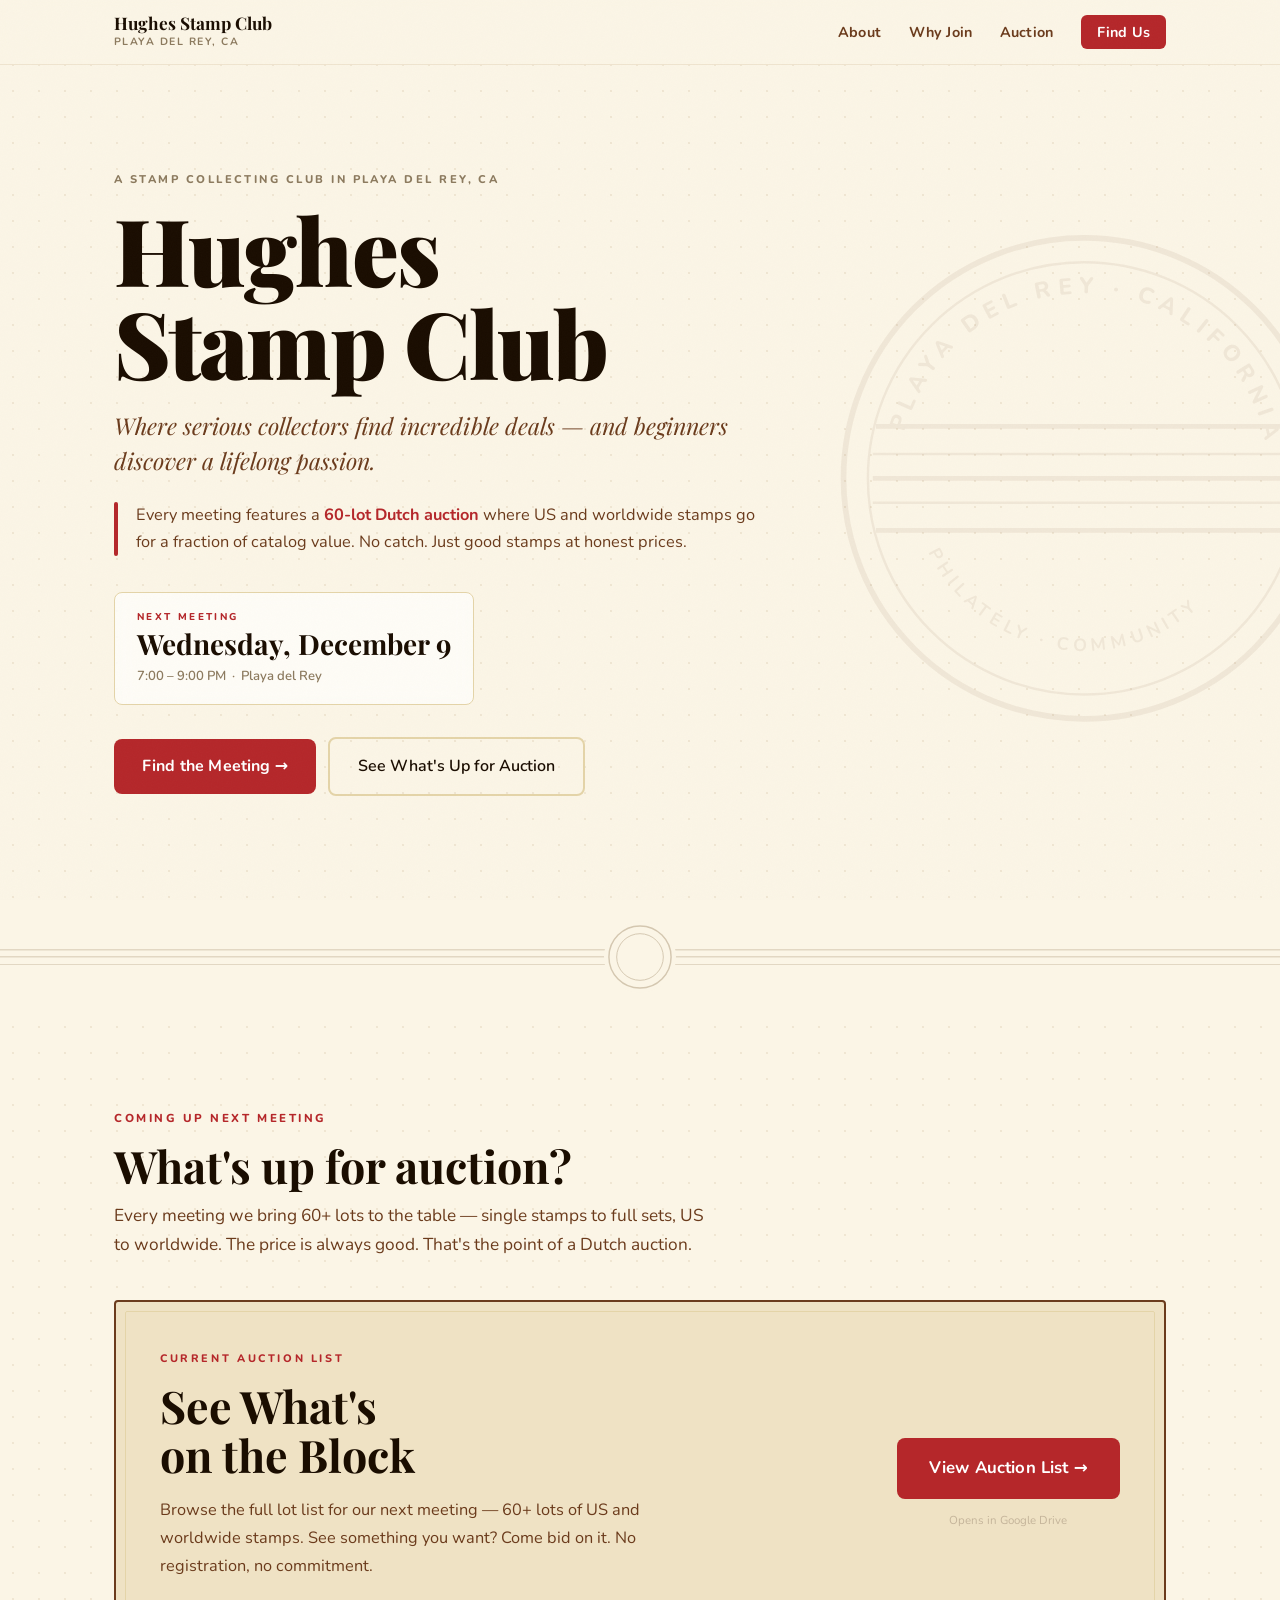
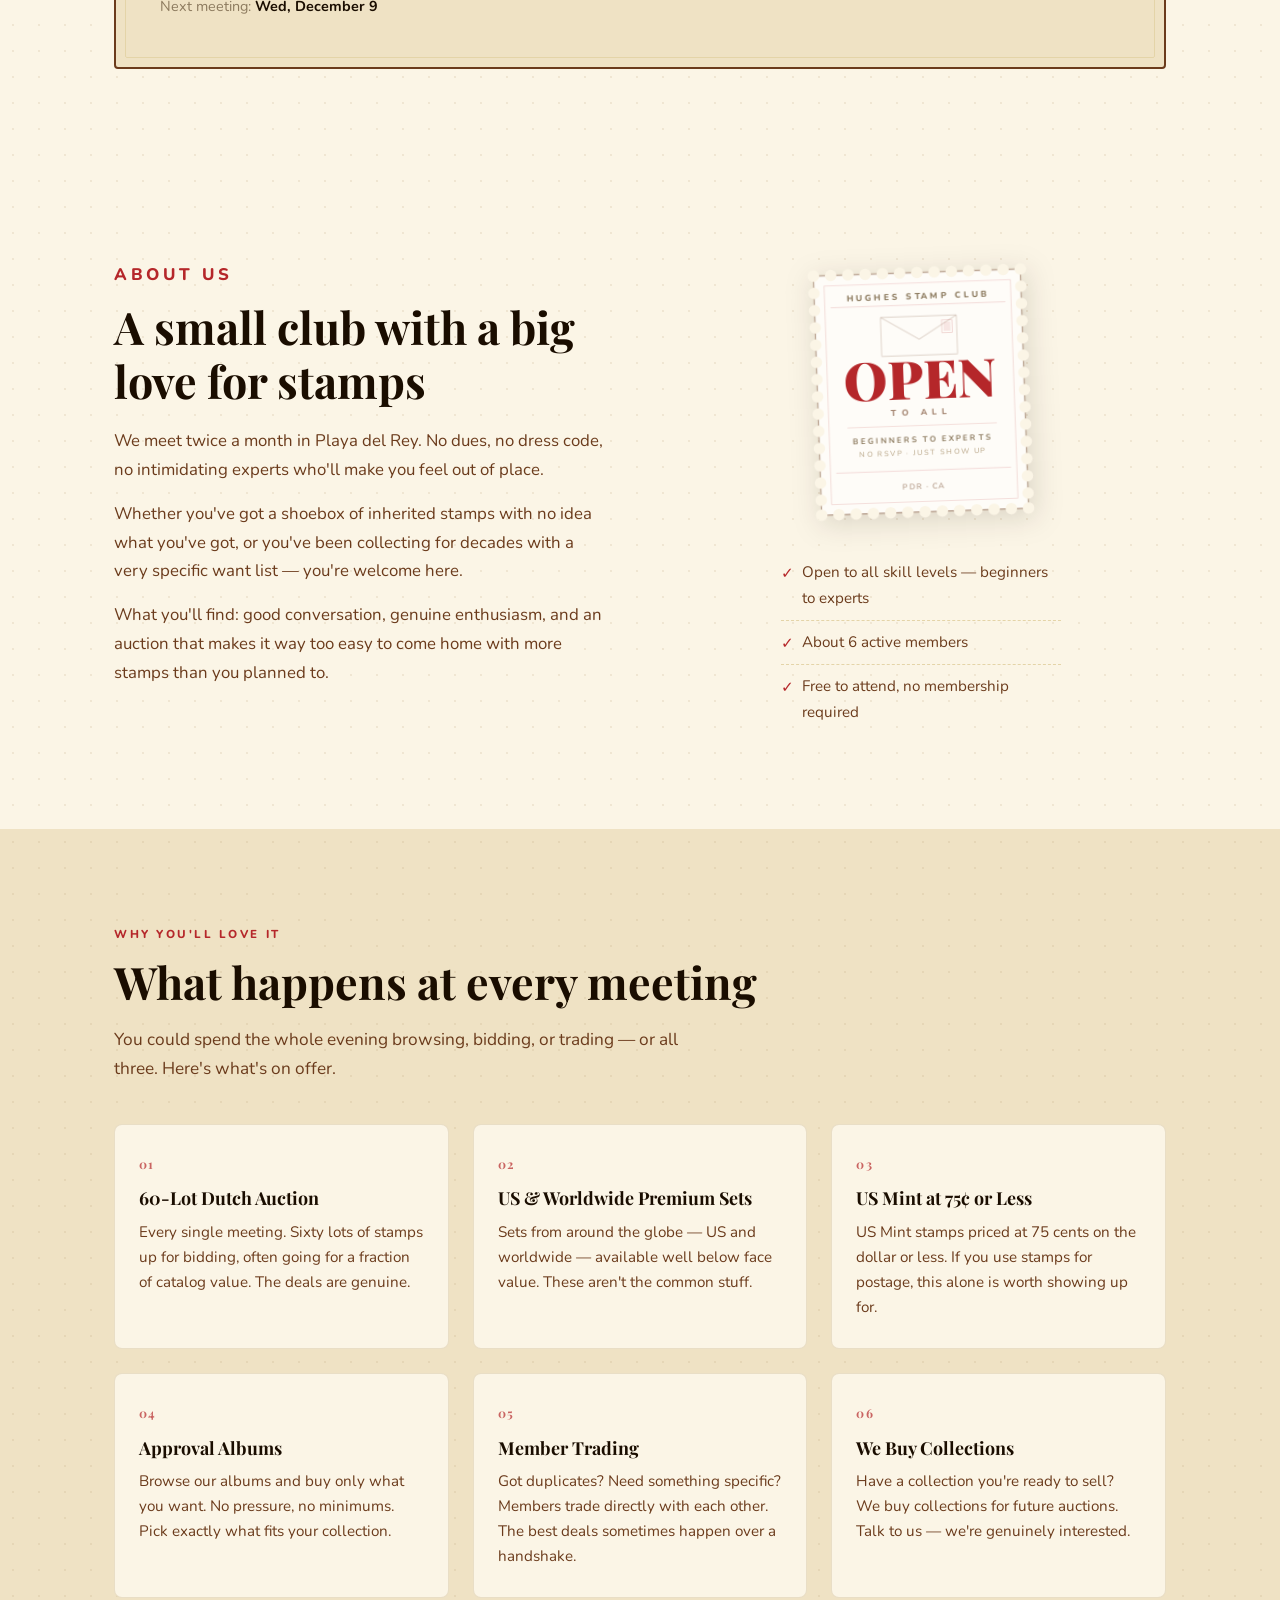
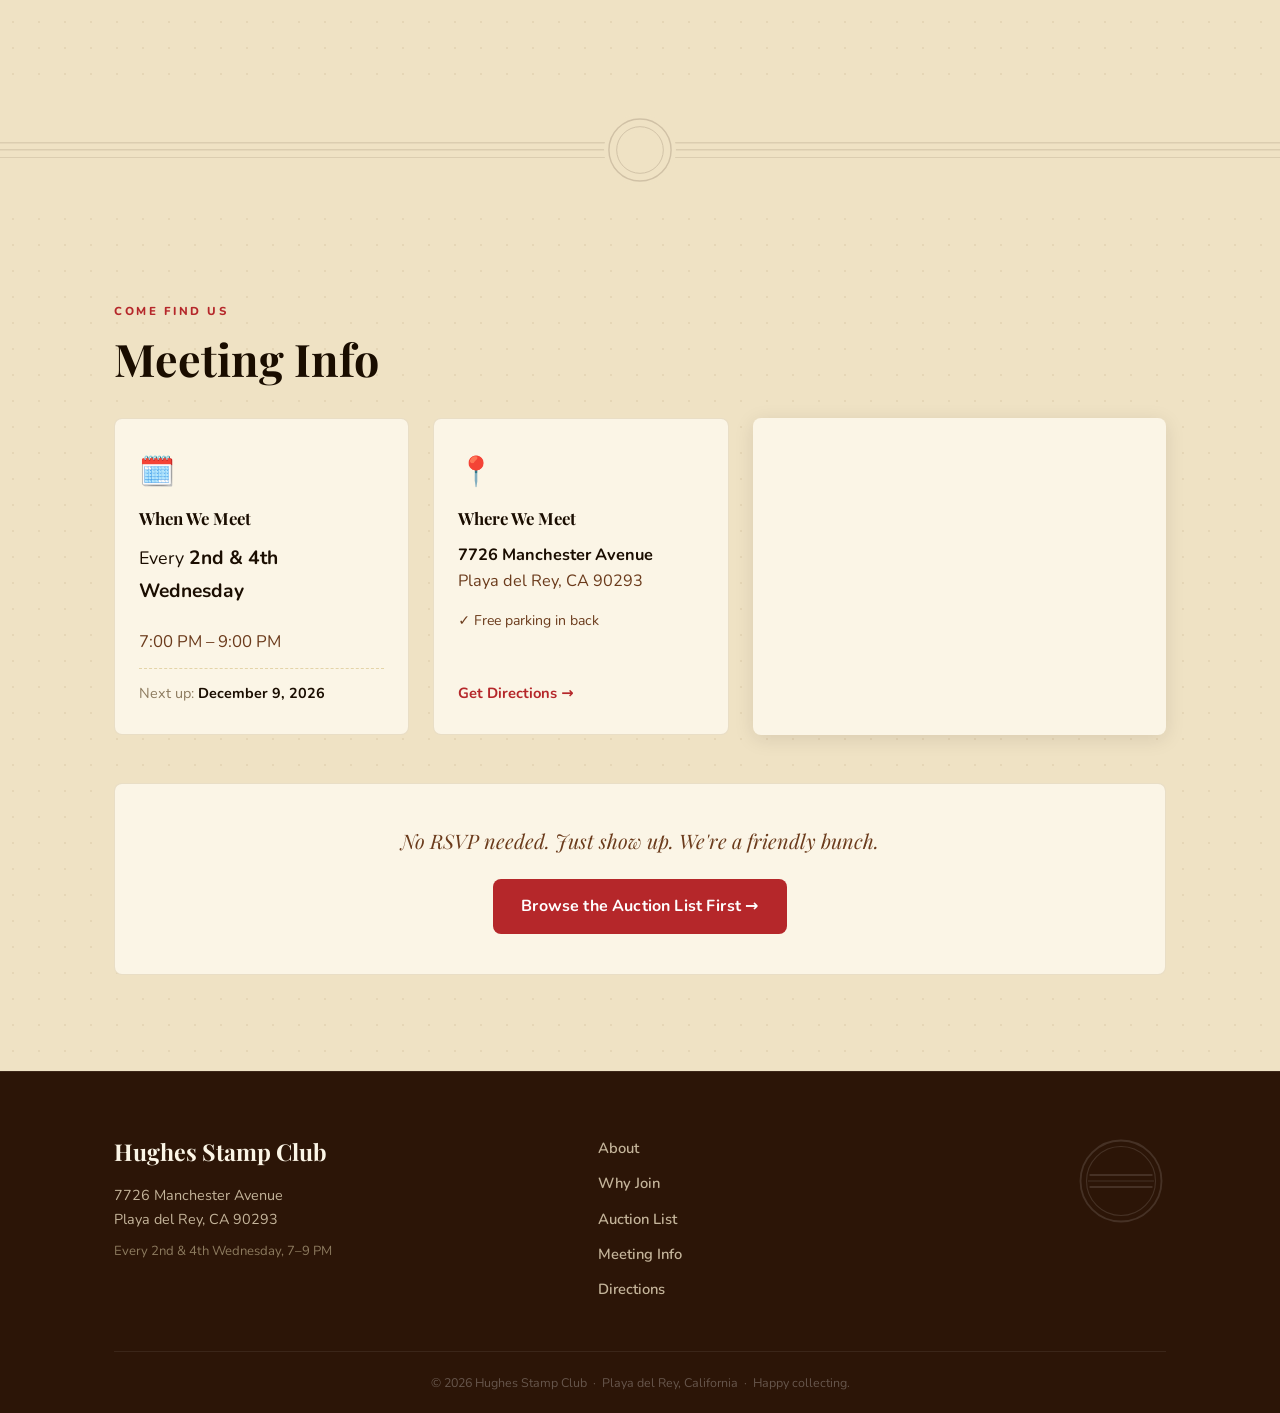
==== commit 59c33da3: "2nd draft at design. Minor changes to dividers, elements, and watermark." ====
--- a/index.html
+++ b/index.html
@@ -1,708 +1,360 @@
 <!DOCTYPE html>
 <html lang="en">
 <head>
-  <meta charset="UTF-8" />
-  <meta name="viewport" content="width=device-width, initial-scale=1.0" />
-  <title>The Perforated Edge — Stamp Collectors Society</title>
-  <link rel="stylesheet" href="styles.css" />
+  <meta charset="UTF-8">
+  <meta name="viewport" content="width=device-width, initial-scale=1.0">
+  <title>Hughes Stamp Club — Playa del Rey, CA</title>
+  <meta name="description" content="A friendly stamp collecting club in Playa del Rey, CA. We meet every 2nd and 4th Wednesday for a 60-lot Dutch auction, trading, and good company.">
+  <link rel="preconnect" href="https://fonts.googleapis.com">
+  <link rel="preconnect" href="https://fonts.gstatic.com" crossorigin>
+  <link href="https://fonts.googleapis.com/css2?family=Playfair+Display:ital,wght@0,400;0,700;0,900;1,400;1,700&family=Nunito:wght@400;600;700;800&display=swap" rel="stylesheet">
+  <link rel="stylesheet" href="style.css">
 </head>
 <body>
 
-  <!-- ══════════════════════════════════════════════
-       NAVIGATION
-  ══════════════════════════════════════════════ -->
+  <!-- NAV -->
   <nav id="nav">
     <div class="nav-inner">
-      <a href="#" class="nav-logo">
-        <span class="logo-mark">&#9632;</span>
-        <span>The Perforated Edge</span>
+      <a href="#hero" class="nav-logo">
+        <span class="nav-logo-main">Hughes Stamp Club</span>
+        <span class="nav-logo-sub">Playa del Rey, CA</span>
       </a>
-      <ul class="nav-links">
-        <li><a href="#about">About</a></li>
-        <li><a href="#collection">Collection</a></li>
-        <li><a href="#events">Events</a></li>
-        <li><a href="#gallery">Gallery</a></li>
-        <li><a href="#join" class="nav-cta">Join the Club</a></li>
-      </ul>
-      <button class="nav-burger" id="burger" aria-label="Menu">
+      <button class="nav-toggle" id="nav-toggle" aria-label="Open menu" aria-expanded="false">
         <span></span><span></span><span></span>
       </button>
+      <ul class="nav-links" id="nav-links">
+        <li><a href="#about">About</a></li>
+        <li><a href="#benefits">Why Join</a></li>
+        <li><a href="#auction">Auction</a></li>
+        <li><a href="#meeting" class="nav-cta">Find Us</a></li>
+      </ul>
     </div>
   </nav>
 
-  <div class="mobile-menu" id="mobileMenu">
-    <ul>
-      <li><a href="#about">About</a></li>
-      <li><a href="#collection">Collection</a></li>
-      <li><a href="#events">Events</a></li>
-      <li><a href="#gallery">Gallery</a></li>
-      <li><a href="#join">Join the Club</a></li>
-    </ul>
+  <!-- HERO -->
+  <section id="hero">
+    <div class="postmark-bg" aria-hidden="true">
+      <svg viewBox="0 0 320 320" fill="none" xmlns="http://www.w3.org/2000/svg">
+        <circle cx="160" cy="160" r="148" stroke="currentColor" stroke-width="3.5"/>
+        <circle cx="160" cy="160" r="133" stroke="currentColor" stroke-width="1.5"/>
+        <line x1="32" y1="128" x2="288" y2="128" stroke="currentColor" stroke-width="3"/>
+        <line x1="30" y1="145" x2="290" y2="145" stroke="currentColor" stroke-width="1.5"/>
+        <line x1="30" y1="160" x2="290" y2="160" stroke="currentColor" stroke-width="3"/>
+        <line x1="30" y1="175" x2="290" y2="175" stroke="currentColor" stroke-width="1.5"/>
+        <line x1="32" y1="192" x2="288" y2="192" stroke="currentColor" stroke-width="3"/>
+        <path id="topArc" d="M 46,160 A 114,114 0 0,1 274,160" fill="none"/>
+        <text font-family="Nunito, sans-serif" font-size="14" font-weight="800" letter-spacing="4" fill="currentColor">
+          <textPath href="#topArc" startOffset="8%">PLAYA DEL REY · CALIFORNIA</textPath>
+        </text>
+        <path id="bottomArc" d="M 54,160 A 106,106 0 0,0 266,160" fill="none"/>
+        <text font-family="Nunito, sans-serif" font-size="11" font-weight="700" letter-spacing="3" fill="currentColor">
+          <textPath href="#bottomArc" startOffset="14%">PHILATELY · COMMUNITY</textPath>
+        </text>
+      </svg>
+    </div>
+
+    <div class="hero-content">
+      <p class="hero-eyebrow">A stamp collecting club in Playa del Rey, CA</p>
+      <h1 class="hero-title">Hughes<br>Stamp Club</h1>
+      <p class="hero-tagline">Where serious collectors find incredible deals — and beginners discover a lifelong passion.</p>
+
+      <div class="hero-hook">
+        <div class="hero-hook-bar"></div>
+        <p>Every meeting features a <strong>60-lot Dutch auction</strong> where US and worldwide stamps go for a fraction of catalog value. No catch. Just good stamps at honest prices.</p>
+      </div>
+
+      <div class="hero-badge">
+        <div class="hero-badge-label">Next Meeting</div>
+        <div class="hero-badge-date" id="next-meeting-date">Wednesday, March 11</div>
+        <div class="hero-badge-time">7:00 – 9:00 PM &nbsp;·&nbsp; Playa del Rey</div>
+      </div>
+
+      <div class="hero-actions">
+        <a href="#meeting" class="btn-primary">Find the Meeting →</a>
+        <a href="#auction" class="btn-ghost">See What's Up for Auction</a>
+      </div>
+    </div>
+  </section>
+
+  <!-- CANCEL MARK DIVIDER -->
+  <div class="cancel-divider" aria-hidden="true">
+    <div class="cancel-pm">
+      <svg viewBox="0 0 70 70" fill="none" xmlns="http://www.w3.org/2000/svg">
+        <circle cx="35" cy="35" r="32" stroke="currentColor" stroke-width="1.5"/>
+        <circle cx="35" cy="35" r="24" stroke="currentColor" stroke-width="1"/>
+      </svg>
+    </div>
   </div>
 
-  <!-- ══════════════════════════════════════════════
-       HERO
-  ══════════════════════════════════════════════ -->
-  <section id="hero">
-    <div class="hero-bg-grid"></div>
-    <div class="hero-stamps" id="heroStamps">
-      <!-- Stamps injected by JS -->
-    </div>
-    <div class="hero-content">
-      <div class="hero-eyebrow">
-        <span class="eyebrow-line"></span>
-        <span>Est. 1962 · Philadelphia, PA</span>
-        <span class="eyebrow-line"></span>
-      </div>
-      <h1 class="hero-title">
-        <span class="title-line">Every Stamp</span>
-        <span class="title-line title-line--accent">Tells a Story</span>
-        <span class="title-line">Worth Obsessing Over</span>
-      </h1>
-      <p class="hero-sub">
-        A society for those who know that the world's greatest adventures<br>
-        are sealed in 1.5 square inches of history.
-      </p>
-      <div class="hero-actions">
-        <a href="#join" class="btn btn--primary">Become a Member</a>
-        <a href="#collection" class="btn btn--ghost">Explore the Collection</a>
-      </div>
-    </div>
-    <div class="hero-scroll-hint">
-      <span>Scroll to explore</span>
-      <div class="scroll-arrow"></div>
-    </div>
-  </section>
-
-  <!-- ══════════════════════════════════════════════
-       MARQUEE STRIP
-  ══════════════════════════════════════════════ -->
-  <div class="marquee-strip">
-    <div class="marquee-track" id="marqueeTrack">
-      <span>Rare Finds</span>
-      <span class="dot">◆</span>
-      <span>Inverted Jennys</span>
-      <span class="dot">◆</span>
-      <span>First Day Covers</span>
-      <span class="dot">◆</span>
-      <span>Plate Blocks</span>
-      <span class="dot">◆</span>
-      <span>Airmail Pioneers</span>
-      <span class="dot">◆</span>
-      <span>Error Stamps</span>
-      <span class="dot">◆</span>
-      <span>Victorian Classics</span>
-      <span class="dot">◆</span>
-      <span>Revenue Stamps</span>
-      <span class="dot">◆</span>
-      <span>Rare Finds</span>
-      <span class="dot">◆</span>
-      <span>Inverted Jennys</span>
-      <span class="dot">◆</span>
-      <span>First Day Covers</span>
-      <span class="dot">◆</span>
-      <span>Plate Blocks</span>
-      <span class="dot">◆</span>
-      <span>Airmail Pioneers</span>
-      <span class="dot">◆</span>
-      <span>Error Stamps</span>
-      <span class="dot">◆</span>
-      <span>Victorian Classics</span>
-      <span class="dot">◆</span>
-      <span>Revenue Stamps</span>
-      <span class="dot">◆</span>
+    <!-- AUCTION PREVIEW -->
+  <section id="auction">
+    <div class="container">
+      <p class="section-eyebrow">Coming Up Next Meeting</p>
+      <h2 class="auction-heading">What's up for auction?</h2>
+      <p class="section-intro">Every meeting we bring 60+ lots to the table — single stamps to full sets, US to worldwide. The price is always good. That's the point of a Dutch auction.</p>
+
+      <div class="auction-broadside">
+        <div class="broadside-inner">
+          <div class="broadside-text">
+            <p class="broadside-eyebrow">Current Auction List</p>
+            <div class="broadside-title">See What's<br>on the Block</div>
+            <p class="broadside-desc">Browse the full lot list for our next meeting — 60+ lots of US and worldwide stamps. See something you want? Come bid on it. No registration, no commitment.</p>
+            <p class="broadside-date">Next meeting: <strong id="auction-next-date">Wed, March 11</strong></p>
+          </div>
+          <div class="broadside-action">
+            <a href="https://drive.google.com/file/d/1zl5Ge9Zam7mXyaFmoSsYkha42KCwCwqg/view"
+               target="_blank"
+               rel="noopener noreferrer"
+               class="btn-primary broadside-btn">
+              View Auction List →
+            </a>
+            <p class="broadside-note">Opens in Google Drive</p>
+          </div>
+        </div>
+      </div>
+    </div>
+  </section>
+
+
+  <!-- ABOUT -->
+  <section id="about">
+    <div class="container">
+      <div class="about-grid">
+        <div class="about-text">
+          <p class="section-eyebrow">About Us</p>
+          <h2>A small club with a big love for stamps</h2>
+          <p>We meet twice a month in Playa del Rey. No dues, no dress code, no intimidating experts who'll make you feel out of place.</p>
+          <p>Whether you've got a shoebox of inherited stamps with no idea what you've got, or you've been collecting for decades with a very specific want list — you're welcome here.</p>
+          <p>What you'll find: good conversation, genuine enthusiasm, and an auction that makes it way too easy to come home with more stamps than you planned to.</p>
+        </div>
+
+        <div class="about-stamp-wrap">
+          <div class="about-stamp" role="img" aria-label="Free admission — no RSVP needed">
+            <svg viewBox="0 0 200 228" fill="none" xmlns="http://www.w3.org/2000/svg">
+              <!-- Stamp body -->
+              <rect x="10" y="10" width="180" height="208" fill="#FEFCF8" stroke="rgba(107,59,28,0.38)" stroke-width="1.2" rx="1"/>
+              <!-- Inner rule border -->
+              <rect x="19" y="19" width="162" height="190" fill="none" stroke="rgba(181,39,42,0.2)" stroke-width="0.6"/>
+
+              <!-- Top perforations -->
+              <circle cx="10"  cy="10" r="5" fill="#FBF5E6"/><circle cx="25"  cy="10" r="5" fill="#FBF5E6"/>
+              <circle cx="40"  cy="10" r="5" fill="#FBF5E6"/><circle cx="55"  cy="10" r="5" fill="#FBF5E6"/>
+              <circle cx="70"  cy="10" r="5" fill="#FBF5E6"/><circle cx="85"  cy="10" r="5" fill="#FBF5E6"/>
+              <circle cx="100" cy="10" r="5" fill="#FBF5E6"/><circle cx="115" cy="10" r="5" fill="#FBF5E6"/>
+              <circle cx="130" cy="10" r="5" fill="#FBF5E6"/><circle cx="145" cy="10" r="5" fill="#FBF5E6"/>
+              <circle cx="160" cy="10" r="5" fill="#FBF5E6"/><circle cx="175" cy="10" r="5" fill="#FBF5E6"/>
+              <circle cx="190" cy="10" r="5" fill="#FBF5E6"/>
+
+              <!-- Bottom perforations -->
+              <circle cx="10"  cy="218" r="5" fill="#FBF5E6"/><circle cx="25"  cy="218" r="5" fill="#FBF5E6"/>
+              <circle cx="40"  cy="218" r="5" fill="#FBF5E6"/><circle cx="55"  cy="218" r="5" fill="#FBF5E6"/>
+              <circle cx="70"  cy="218" r="5" fill="#FBF5E6"/><circle cx="85"  cy="218" r="5" fill="#FBF5E6"/>
+              <circle cx="100" cy="218" r="5" fill="#FBF5E6"/><circle cx="115" cy="218" r="5" fill="#FBF5E6"/>
+              <circle cx="130" cy="218" r="5" fill="#FBF5E6"/><circle cx="145" cy="218" r="5" fill="#FBF5E6"/>
+              <circle cx="160" cy="218" r="5" fill="#FBF5E6"/><circle cx="175" cy="218" r="5" fill="#FBF5E6"/>
+              <circle cx="190" cy="218" r="5" fill="#FBF5E6"/>
+
+              <!-- Left perforations -->
+              <circle cx="10" cy="25"  r="5" fill="#FBF5E6"/><circle cx="10" cy="40"  r="5" fill="#FBF5E6"/>
+              <circle cx="10" cy="55"  r="5" fill="#FBF5E6"/><circle cx="10" cy="70"  r="5" fill="#FBF5E6"/>
+              <circle cx="10" cy="85"  r="5" fill="#FBF5E6"/><circle cx="10" cy="100" r="5" fill="#FBF5E6"/>
+              <circle cx="10" cy="115" r="5" fill="#FBF5E6"/><circle cx="10" cy="130" r="5" fill="#FBF5E6"/>
+              <circle cx="10" cy="145" r="5" fill="#FBF5E6"/><circle cx="10" cy="160" r="5" fill="#FBF5E6"/>
+              <circle cx="10" cy="175" r="5" fill="#FBF5E6"/><circle cx="10" cy="190" r="5" fill="#FBF5E6"/>
+              <circle cx="10" cy="205" r="5" fill="#FBF5E6"/>
+
+              <!-- Right perforations -->
+              <circle cx="190" cy="25"  r="5" fill="#FBF5E6"/><circle cx="190" cy="40"  r="5" fill="#FBF5E6"/>
+              <circle cx="190" cy="55"  r="5" fill="#FBF5E6"/><circle cx="190" cy="70"  r="5" fill="#FBF5E6"/>
+              <circle cx="190" cy="85"  r="5" fill="#FBF5E6"/><circle cx="190" cy="100" r="5" fill="#FBF5E6"/>
+              <circle cx="190" cy="115" r="5" fill="#FBF5E6"/><circle cx="190" cy="130" r="5" fill="#FBF5E6"/>
+              <circle cx="190" cy="145" r="5" fill="#FBF5E6"/><circle cx="190" cy="160" r="5" fill="#FBF5E6"/>
+              <circle cx="190" cy="175" r="5" fill="#FBF5E6"/><circle cx="190" cy="190" r="5" fill="#FBF5E6"/>
+              <circle cx="190" cy="205" r="5" fill="#FBF5E6"/>
+
+              <!-- Header -->
+              <text x="100" y="33" text-anchor="middle" font-family="Nunito, sans-serif" font-size="7.5" font-weight="800" letter-spacing="2.5" fill="#8C7A5E">HUGHES STAMP CLUB</text>
+              <line x1="24" y1="38" x2="176" y2="38" stroke="rgba(181,39,42,0.22)" stroke-width="0.6"/>
+
+              <!-- Envelope vignette -->
+              <rect x="67" y="48" width="66" height="34" fill="none" stroke="rgba(107,59,28,0.14)" stroke-width="1.2" rx="1"/>
+              <polyline points="67,48 100,68 133,48" fill="none" stroke="rgba(107,59,28,0.14)" stroke-width="1.2"/>
+              <rect x="120" y="52" width="9" height="11" fill="none" stroke="rgba(181,39,42,0.24)" stroke-width="0.6"/>
+              <rect x="121.5" y="53.5" width="6" height="8" fill="rgba(181,39,42,0.1)"/>
+
+              <!-- OPEN -->
+              <text x="100" y="120" text-anchor="middle" font-family="'Playfair Display', Georgia, serif" font-size="46" font-weight="900" fill="#B5272A">OPEN</text>
+              <!-- TO ALL -->
+              <text x="100" y="134" text-anchor="middle" font-family="Nunito, sans-serif" font-size="7.5" font-weight="800" letter-spacing="4.5" fill="rgba(107,59,28,0.6)">TO ALL</text>
+
+              <!-- Middle rule -->
+              <line x1="35" y1="143" x2="165" y2="143" stroke="rgba(181,39,42,0.2)" stroke-width="0.6"/>
+
+              <!-- Beginners to experts -->
+              <text x="100" y="157" text-anchor="middle" font-family="Nunito, sans-serif" font-size="7" font-weight="700" letter-spacing="1.8" fill="#8C7A5E">BEGINNERS TO EXPERTS</text>
+              <text x="100" y="169" text-anchor="middle" font-family="Nunito, sans-serif" font-size="6.5" font-weight="600" letter-spacing="1.2" fill="#C4B49A">NO RSVP · JUST SHOW UP</text>
+
+              <!-- Bottom rule -->
+              <line x1="24" y1="182" x2="176" y2="182" stroke="rgba(181,39,42,0.22)" stroke-width="0.6"/>
+
+              <!-- Footer denomination area -->
+              <text x="100" y="198" text-anchor="middle" font-family="Nunito, sans-serif" font-size="7" font-weight="700" letter-spacing="1" fill="rgba(107,59,28,0.4)">PDR · CA</text>
+            </svg>
+          </div>
+          <ul class="about-details">
+            <li>Open to all skill levels — beginners to experts</li>
+            <li>About 6 active members</li>
+            <li>Free to attend, no membership required</li>
+          </ul>
+        </div>
+      </div>
+    </div>
+  </section>
+
+  <!-- BENEFITS -->
+  <section id="benefits">
+    <div class="container">
+      <p class="section-eyebrow">Why You'll Love It</p>
+      <h2>What happens at every meeting</h2>
+      <p class="section-intro">You could spend the whole evening browsing, bidding, or trading — or all three. Here's what's on offer.</p>
+      <div class="benefits-grid">
+
+        <div class="benefit-card">
+          <div class="benefit-num">01</div>
+          <h3>60-Lot Dutch Auction</h3>
+          <p>Every single meeting. Sixty lots of stamps up for bidding, often going for a fraction of catalog value. The deals are genuine.</p>
+        </div>
+
+        <div class="benefit-card">
+          <div class="benefit-num">02</div>
+          <h3>US &amp; Worldwide Premium Sets</h3>
+          <p>Sets from around the globe — US and worldwide — available well below face value. These aren't the common stuff.</p>
+        </div>
+
+        <div class="benefit-card">
+          <div class="benefit-num">03</div>
+          <h3>US Mint at 75¢ or Less</h3>
+          <p>US Mint stamps priced at 75 cents on the dollar or less. If you use stamps for postage, this alone is worth showing up for.</p>
+        </div>
+
+        <div class="benefit-card">
+          <div class="benefit-num">04</div>
+          <h3>Approval Albums</h3>
+          <p>Browse our albums and buy only what you want. No pressure, no minimums. Pick exactly what fits your collection.</p>
+        </div>
+
+        <div class="benefit-card">
+          <div class="benefit-num">05</div>
+          <h3>Member Trading</h3>
+          <p>Got duplicates? Need something specific? Members trade directly with each other. The best deals sometimes happen over a handshake.</p>
+        </div>
+
+        <div class="benefit-card">
+          <div class="benefit-num">06</div>
+          <h3>We Buy Collections</h3>
+          <p>Have a collection you're ready to sell? We buy collections for future auctions. Talk to us — we're genuinely interested.</p>
+        </div>
+
+      </div>
+    </div>
+  </section>
+
+  <!-- CANCEL MARK DIVIDER (paper bg) -->
+  <div class="cancel-divider cancel-divider--paper" aria-hidden="true">
+    <div class="cancel-pm">
+      <svg viewBox="0 0 70 70" fill="none" xmlns="http://www.w3.org/2000/svg">
+        <circle cx="35" cy="35" r="32" stroke="currentColor" stroke-width="1.5"/>
+        <circle cx="35" cy="35" r="24" stroke="currentColor" stroke-width="1"/>
+      </svg>
     </div>
   </div>
 
-  <!-- ══════════════════════════════════════════════
-       ABOUT / MANIFESTO
-  ══════════════════════════════════════════════ -->
-  <section id="about" class="section">
-    <div class="container">
-      <div class="manifesto-grid">
-        <div class="manifesto-left">
-          <div class="section-label">Our Philosophy</div>
-          <h2 class="section-title">Stamps are not<br><em>just</em> postage.</h2>
-          <div class="manifesto-stamp-art">
-            <div class="stamp-art stamp-art--penny-black">
-              <div class="stamp-inner">
-                <div class="stamp-portrait"></div>
-                <div class="stamp-label">ONE PENNY</div>
-                <div class="stamp-country">GREAT BRITAIN</div>
-                <div class="stamp-postmark"></div>
-              </div>
-            </div>
-          </div>
-        </div>
-        <div class="manifesto-right">
-          <p class="manifesto-large">
-            They are dispatches from the past — miniature windows into the moments,
-            empires, inventions, and obsessions that shaped our world.
-          </p>
-          <div class="manifesto-stats">
-            <div class="stat">
-              <div class="stat-number" data-target="847">0</div>
-              <div class="stat-label">Active Members</div>
-            </div>
-            <div class="stat">
-              <div class="stat-number" data-target="12400">0</div>
-              <div class="stat-label">Catalogued Stamps</div>
-            </div>
-            <div class="stat">
-              <div class="stat-number" data-target="63">0</div>
-              <div class="stat-label">Years Running</div>
-            </div>
-            <div class="stat">
-              <div class="stat-number" data-target="94">0</div>
-              <div class="stat-label">Countries Represented</div>
-            </div>
-          </div>
-          <p class="manifesto-body">
-            The Perforated Edge has been Philadelphia's premier philatelic society since 1962.
-            We welcome everyone from seasoned specialists to the curious newcomer who just
-            found a grandmother's album in the attic and felt something stir.
-          </p>
-          <a href="#join" class="btn btn--primary">Start your collection</a>
-        </div>
-      </div>
-    </div>
-  </section>
-
-  <!-- ══════════════════════════════════════════════
-       FEATURED STAMPS
-  ══════════════════════════════════════════════ -->
-  <section id="collection" class="section section--dark">
-    <div class="container">
-      <div class="section-header">
-        <div class="section-label">Member Highlights</div>
-        <h2 class="section-title">The Collection</h2>
-        <p class="section-desc">A selection of remarkable pieces from our members' archives.</p>
-      </div>
-
-      <div class="stamps-grid">
-
-        <div class="stamp-card" data-category="Classic">
-          <div class="stamp-card-inner">
-            <div class="stamp-visual stamp-visual--1">
-              <div class="stamp-perf-border">
-                <div class="stamp-image-area">
-                  <div class="stamp-scene stamp-scene--eagle">
-                    <div class="scene-sky"></div>
-                    <div class="scene-eagle">
-                      <div class="eagle-body"></div>
-                      <div class="eagle-wing eagle-wing--l"></div>
-                      <div class="eagle-wing eagle-wing--r"></div>
-                    </div>
-                    <div class="scene-mountain"></div>
-                  </div>
-                  <div class="stamp-denom">3¢</div>
-                  <div class="stamp-nation">U · S · A</div>
-                </div>
-              </div>
-              <div class="stamp-cancel"></div>
-            </div>
-            <div class="stamp-card-info">
-              <div class="stamp-card-meta">
-                <span class="stamp-year">1934</span>
-                <span class="stamp-cat">Scott #773</span>
-              </div>
-              <h3 class="stamp-card-title">American Bald Eagle</h3>
-              <p class="stamp-card-desc">Issued for the National Parks series. Deep carmine on crisp white. One of the defining images of New Deal philately.</p>
-              <div class="stamp-card-condition">
-                <span class="condition-dot condition-dot--mint"></span>
-                <span>Mint NH — Grade 95</span>
-              </div>
-            </div>
-          </div>
-        </div>
-
-        <div class="stamp-card stamp-card--featured" data-category="Rare">
-          <div class="stamp-card-inner">
-            <div class="stamp-visual stamp-visual--2">
-              <div class="stamp-perf-border">
-                <div class="stamp-image-area">
-                  <div class="stamp-scene stamp-scene--inverted">
-                    <div class="biplane">
-                      <div class="biplane-body"></div>
-                      <div class="biplane-wing biplane-wing--top"></div>
-                      <div class="biplane-wing biplane-wing--bot"></div>
-                      <div class="biplane-tail"></div>
-                    </div>
-                    <div class="inverted-sky"></div>
-                  </div>
-                  <div class="stamp-denom">24¢</div>
-                  <div class="stamp-nation">U · S · A</div>
-                </div>
-              </div>
-              <div class="featured-badge">Centerpiece</div>
-            </div>
-            <div class="stamp-card-info">
-              <div class="stamp-card-meta">
-                <span class="stamp-year">1918</span>
-                <span class="stamp-cat">Scott #C3a</span>
-              </div>
-              <h3 class="stamp-card-title">Inverted Jenny</h3>
-              <p class="stamp-card-desc">The holy grail of U.S. philately. The Curtiss JN-4 biplane, printed upside-down by error. Only 100 known to exist.</p>
-              <div class="stamp-card-condition">
-                <span class="condition-dot condition-dot--rare"></span>
-                <span>Block of 4 — Society Archive</span>
-              </div>
-            </div>
-          </div>
-        </div>
-
-        <div class="stamp-card" data-category="International">
-          <div class="stamp-card-inner">
-            <div class="stamp-visual stamp-visual--3">
-              <div class="stamp-perf-border">
-                <div class="stamp-image-area">
-                  <div class="stamp-scene stamp-scene--victoria">
-                    <div class="victoria-portrait">
-                      <div class="portrait-head"></div>
-                      <div class="portrait-crown"></div>
-                      <div class="portrait-neck"></div>
-                    </div>
-                    <div class="victoria-bg"></div>
-                  </div>
-                  <div class="stamp-denom">1d</div>
-                  <div class="stamp-nation">GREAT BRITAIN</div>
-                </div>
-              </div>
-            </div>
-            <div class="stamp-card-info">
-              <div class="stamp-card-meta">
-                <span class="stamp-year">1840</span>
-                <span class="stamp-cat">SG #1</span>
-              </div>
-              <h3 class="stamp-card-title">Penny Black Replica</h3>
-              <p class="stamp-card-desc">The world's first adhesive postage stamp. Queen Victoria at 15. A member-owned contemporary replica displayed with pride.</p>
-              <div class="stamp-card-condition">
-                <span class="condition-dot condition-dot--good"></span>
-                <span>Fine Used — Four Margins</span>
-              </div>
-            </div>
-          </div>
-        </div>
-
-        <div class="stamp-card" data-category="Airmail">
-          <div class="stamp-card-inner">
-            <div class="stamp-visual stamp-visual--4">
-              <div class="stamp-perf-border">
-                <div class="stamp-image-area">
-                  <div class="stamp-scene stamp-scene--zeppelin">
-                    <div class="zeppelin-body"></div>
-                    <div class="zeppelin-gondola"></div>
-                    <div class="zeppelin-fins"></div>
-                    <div class="zeppelin-clouds">
-                      <div class="cloud c1"></div>
-                      <div class="cloud c2"></div>
-                    </div>
-                  </div>
-                  <div class="stamp-denom">$1.30</div>
-                  <div class="stamp-nation">U · S · AIRMAIL</div>
-                </div>
-              </div>
-            </div>
-            <div class="stamp-card-info">
-              <div class="stamp-card-meta">
-                <span class="stamp-year">1930</span>
-                <span class="stamp-cat">Scott #C14</span>
-              </div>
-              <h3 class="stamp-card-title">Graf Zeppelin</h3>
-              <p class="stamp-card-desc">Issued for the Europa-Pan America Flight of 1930. The $1.30 value — a king's ransom at the time — in deep brown on off-white.</p>
-              <div class="stamp-card-condition">
-                <span class="condition-dot condition-dot--mint"></span>
-                <span>Mint OG — Never Hinged</span>
-              </div>
-            </div>
-          </div>
-        </div>
-
-        <div class="stamp-card" data-category="Modern">
-          <div class="stamp-card-inner">
-            <div class="stamp-visual stamp-visual--5">
-              <div class="stamp-perf-border">
-                <div class="stamp-image-area">
-                  <div class="stamp-scene stamp-scene--moon">
-                    <div class="moon-surface"></div>
-                    <div class="moon-astronaut">
-                      <div class="astro-helmet"></div>
-                      <div class="astro-body"></div>
-                    </div>
-                    <div class="moon-earth"></div>
-                    <div class="moon-stars">
-                      <div class="star s1"></div>
-                      <div class="star s2"></div>
-                      <div class="star s3"></div>
-                    </div>
-                  </div>
-                  <div class="stamp-denom">10¢</div>
-                  <div class="stamp-nation">U · S · A</div>
-                </div>
-              </div>
-            </div>
-            <div class="stamp-card-info">
-              <div class="stamp-card-meta">
-                <span class="stamp-year">1969</span>
-                <span class="stamp-cat">Scott #C76</span>
-              </div>
-              <h3 class="stamp-card-title">First Moon Landing</h3>
-              <p class="stamp-card-desc">Issued the day astronauts returned. A historic stamp for a historic moment — printed on unwatermarked paper, tagged for automation.</p>
-              <div class="stamp-card-condition">
-                <span class="condition-dot condition-dot--good"></span>
-                <span>Used — First Day Cancel</span>
-              </div>
-            </div>
-          </div>
-        </div>
-
-        <div class="stamp-card" data-category="International">
-          <div class="stamp-card-inner">
-            <div class="stamp-visual stamp-visual--6">
-              <div class="stamp-perf-border">
-                <div class="stamp-image-area">
-                  <div class="stamp-scene stamp-scene--japan">
-                    <div class="japan-mount">
-                      <div class="mount-peak"></div>
-                      <div class="mount-snow"></div>
-                    </div>
-                    <div class="japan-sun"></div>
-                    <div class="japan-cherry">
-                      <div class="cherry-branch"></div>
-                      <div class="cherry-bloom b1"></div>
-                      <div class="cherry-bloom b2"></div>
-                      <div class="cherry-bloom b3"></div>
-                    </div>
-                  </div>
-                  <div class="stamp-denom">¥5</div>
-                  <div class="stamp-nation">日本 NIPPON</div>
-                </div>
-              </div>
-            </div>
-            <div class="stamp-card-info">
-              <div class="stamp-card-meta">
-                <span class="stamp-year">1952</span>
-                <span class="stamp-cat">JSCA #614</span>
-              </div>
-              <h3 class="stamp-card-title">Fuji & Cherry Blossom</h3>
-              <p class="stamp-card-desc">Post-occupation Japan's first definitive series. Mt. Fuji framed by sakura — woodblock printing tradition meets modern philately.</p>
-              <div class="stamp-card-condition">
-                <span class="condition-dot condition-dot--mint"></span>
-                <span>Mint — Block of 6</span>
-              </div>
-            </div>
-          </div>
-        </div>
-
-      </div>
-    </div>
-  </section>
-
-  <!-- ══════════════════════════════════════════════
-       WHY STAMPS / PULL QUOTE SECTION
-  ══════════════════════════════════════════════ -->
-  <section class="section section--quote">
-    <div class="container">
-      <div class="pull-quote-layout">
-        <div class="pull-quote-stamps">
-          <div class="floating-stamps" id="floatingStamps"></div>
-        </div>
-        <div class="pull-quote-text">
-          <blockquote>
-            <p>"A stamp collection is a cabinet of curiosities you can hold in your hand —
-            every page a journey, every hinge a small act of faith in the past."</p>
-            <cite>— Eleanor Voss, President, The Perforated Edge (1987–2004)</cite>
-          </blockquote>
-          <div class="why-list">
-            <div class="why-item">
-              <div class="why-icon">&#9993;</div>
-              <div>
-                <strong>History in miniature</strong>
-                <p>Each stamp is a primary source — government art, propaganda, celebration, and mourning condensed to a thumbnail.</p>
-              </div>
-            </div>
-            <div class="why-item">
-              <div class="why-icon">&#128269;</div>
-              <div>
-                <strong>The thrill of the hunt</strong>
-                <p>Varieties, errors, misperfs — the more you learn, the more you see. A pile of "common" stamps can hide a fortune.</p>
-              </div>
-            </div>
-            <div class="why-item">
-              <div class="why-icon">&#127758;</div>
-              <div>
-                <strong>A global community</strong>
-                <p>Trade with collectors from 94 countries. Your stamps traveled the world — now so can you, through them.</p>
-              </div>
-            </div>
-          </div>
-        </div>
-      </div>
-    </div>
-  </section>
-
-  <!-- ══════════════════════════════════════════════
-       EVENTS
-  ══════════════════════════════════════════════ -->
-  <section id="events" class="section">
-    <div class="container">
-      <div class="section-header">
-        <div class="section-label">What's On</div>
-        <h2 class="section-title">Upcoming Events</h2>
-      </div>
-      <div class="events-list">
-
-        <div class="event-item event-item--featured">
-          <div class="event-date-block">
-            <div class="event-month">APR</div>
-            <div class="event-day">12</div>
-          </div>
-          <div class="event-details">
-            <div class="event-tag">Annual Showcase</div>
-            <h3 class="event-title">Spring Philatelic Exposition 2026</h3>
-            <p class="event-desc">Our biggest event of the year. 200+ dealers, competitive exhibits, expertization clinic, and the annual awards dinner. Three days of stamps.</p>
-            <div class="event-meta">
-              <span>&#128205; Philadelphia Convention Center</span>
-              <span>&#128336; 9am – 6pm, Fri–Sun</span>
-            </div>
-          </div>
-          <a href="#" class="btn btn--primary btn--sm">Get Tickets</a>
-        </div>
-
-        <div class="event-item">
-          <div class="event-date-block">
-            <div class="event-month">APR</div>
-            <div class="event-day">28</div>
-          </div>
-          <div class="event-details">
-            <div class="event-tag">Workshop</div>
-            <h3 class="event-title">Introduction to Philately</h3>
-            <p class="event-desc">New to stamps? This two-hour session covers tools, catalogs, grading basics, and how to spot a find at a flea market.</p>
-            <div class="event-meta">
-              <span>&#128205; Society Library, 4th Floor</span>
-              <span>&#128336; 6:30pm – 8:30pm</span>
-            </div>
-          </div>
-          <a href="#" class="btn btn--ghost btn--sm">Reserve Spot</a>
-        </div>
-
-        <div class="event-item">
-          <div class="event-date-block">
-            <div class="event-month">MAY</div>
-            <div class="event-day">10</div>
-          </div>
-          <div class="event-details">
-            <div class="event-tag">Auction</div>
-            <h3 class="event-title">Estate Collection Sale — The Hargrove Archive</h3>
-            <p class="event-desc">Rare opportunity: 60 years of systematic collecting, including 19th-century classics and an exceptional run of U.S. airmail. Preview the week before.</p>
-            <div class="event-meta">
-              <span>&#128205; Online + In-Person Bidding</span>
-              <span>&#128336; Bidding opens 2pm</span>
-            </div>
-          </div>
-          <a href="#" class="btn btn--ghost btn--sm">Preview Lots</a>
-        </div>
-
-        <div class="event-item">
-          <div class="event-date-block">
-            <div class="event-month">MAY</div>
-            <div class="event-day">17</div>
-          </div>
-          <div class="event-details">
-            <div class="event-tag">Monthly Meeting</div>
-            <h3 class="event-title">Member Swap Night + "Errors I Have Known"</h3>
-            <p class="event-desc">Bring stamps to trade and stay for longtime member Dr. Patricia Chow's talk on fifty years of hunting — and finding — error stamps.</p>
-            <div class="event-meta">
-              <span>&#128205; 221 Walnut St, Suite 400</span>
-              <span>&#128336; 7pm – 9:30pm</span>
-            </div>
-          </div>
-          <a href="#" class="btn btn--ghost btn--sm">RSVP</a>
-        </div>
-
-      </div>
-    </div>
-  </section>
-
-  <!-- ══════════════════════════════════════════════
-       GALLERY
-  ══════════════════════════════════════════════ -->
-  <section id="gallery" class="section section--dark">
-    <div class="container">
-      <div class="section-header">
-        <div class="section-label">Visual Archive</div>
-        <h2 class="section-title">The Gallery</h2>
-        <p class="section-desc">Hover to zoom. Each one a world.</p>
-      </div>
-      <div class="gallery-filter">
-        <button class="filter-btn active" data-filter="all">All</button>
-        <button class="filter-btn" data-filter="usa">USA</button>
-        <button class="filter-btn" data-filter="europe">Europe</button>
-        <button class="filter-btn" data-filter="asia">Asia</button>
-        <button class="filter-btn" data-filter="airmail">Airmail</button>
-      </div>
-      <div class="gallery-grid" id="galleryGrid">
-        <!-- Populated by JS -->
-      </div>
-    </div>
-  </section>
-
-  <!-- ══════════════════════════════════════════════
-       JOIN
-  ══════════════════════════════════════════════ -->
-  <section id="join" class="section section--join">
-    <div class="join-bg-stamps" id="joinBgStamps"></div>
-    <div class="container">
-      <div class="join-inner">
-        <div class="join-text">
-          <div class="section-label">Membership</div>
-          <h2 class="section-title">Ready to join the obsession?</h2>
-          <p>Membership includes access to our 12,400-stamp archive, monthly meetings, the quarterly journal <em>The Margin</em>, discounts at 40+ dealers, and a community of people who understand why you just spent three hours looking at a 1¢ blue.</p>
-          <div class="membership-tiers">
-            <div class="tier">
-              <div class="tier-name">Collector</div>
-              <div class="tier-price">$45<span>/yr</span></div>
-              <ul>
-                <li>Digital archive access</li>
-                <li>Monthly newsletter</li>
-                <li>Event discounts</li>
-              </ul>
-            </div>
-            <div class="tier tier--featured">
-              <div class="tier-badge">Most Popular</div>
-              <div class="tier-name">Philatelist</div>
-              <div class="tier-price">$95<span>/yr</span></div>
-              <ul>
-                <li>Full archive + library access</li>
-                <li>Print journal quarterly</li>
-                <li>Free event admission</li>
-                <li>Trading platform access</li>
-              </ul>
-            </div>
-            <div class="tier">
-              <div class="tier-name">Fellow</div>
-              <div class="tier-price">$195<span>/yr</span></div>
-              <ul>
-                <li>Everything in Philatelist</li>
-                <li>Free expertization (2/yr)</li>
-                <li>Auction preview access</li>
-                <li>Voting & committee rights</li>
-              </ul>
-            </div>
-          </div>
-        </div>
-        <div class="join-form-wrap">
-          <form class="join-form" id="joinForm">
-            <h3>Apply for Membership</h3>
-            <div class="form-group">
-              <label for="name">Full Name</label>
-              <input type="text" id="name" placeholder="Your full name" required />
-            </div>
-            <div class="form-group">
-              <label for="email">Email Address</label>
-              <input type="email" id="email" placeholder="you@example.com" required />
-            </div>
-            <div class="form-group">
-              <label for="interest">Primary Interest</label>
-              <select id="interest">
-                <option value="">Select your focus area…</option>
-                <option>U.S. Classics (pre-1900)</option>
-                <option>U.S. 20th Century</option>
-                <option>Airmail & Zeppelin</option>
-                <option>British Commonwealth</option>
-                <option>Continental Europe</option>
-                <option>Asia & Pacific</option>
-                <option>Topicals</option>
-                <option>Errors & Varieties</option>
-                <option>Revenue & Fiscal</option>
-                <option>Just starting out</option>
-              </select>
-            </div>
-            <div class="form-group">
-              <label for="tier-select">Membership Tier</label>
-              <select id="tier-select">
-                <option>Collector — $45/yr</option>
-                <option selected>Philatelist — $95/yr</option>
-                <option>Fellow — $195/yr</option>
-              </select>
-            </div>
-            <div class="form-group">
-              <label for="message">Tell us about your collection (optional)</label>
-              <textarea id="message" placeholder="What do you collect? How long have you been at it?" rows="3"></textarea>
-            </div>
-            <button type="submit" class="btn btn--primary btn--full">Submit Application</button>
-            <p class="form-note">We'll follow up within 2 business days. No spam, ever.</p>
-          </form>
-          <div class="form-success" id="formSuccess" style="display:none">
-            <div class="success-stamp">
-              <div class="stamp-perf-border">
-                <div class="stamp-image-area success-inner">
-                  <div class="success-check">&#10003;</div>
-                  <div class="success-text">APPLICATION<br>RECEIVED</div>
-                </div>
-              </div>
-            </div>
-            <h3>You're on your way!</h3>
-            <p>We'll be in touch shortly. In the meantime, explore our collection.</p>
-          </div>
-        </div>
-      </div>
-    </div>
-  </section>
-
-  <!-- ══════════════════════════════════════════════
-       FOOTER
-  ══════════════════════════════════════════════ -->
-  <footer class="footer">
-    <div class="container">
-      <div class="footer-grid">
+  <!-- MEETING INFO -->
+  <section id="meeting">
+    <div class="container">
+      <p class="section-eyebrow">Come Find Us</p>
+      <h2>Meeting Info</h2>
+
+      <div class="meeting-grid">
+
+        <div class="meeting-card">
+          <div class="meeting-icon">🗓️</div>
+          <h3>When We Meet</h3>
+          <p class="meeting-schedule">Every <strong>2nd &amp; 4th Wednesday</strong></p>
+          <p class="meeting-time">7:00 PM – 9:00 PM</p>
+          <p class="meeting-upcoming">Next up: <strong id="meeting-next-date">March 11, 2026</strong></p>
+        </div>
+
+        <div class="meeting-card">
+          <div class="meeting-icon">📍</div>
+          <h3>Where We Meet</h3>
+          <address>
+            <strong>7726 Manchester Avenue</strong><br>
+            Playa del Rey, CA 90293
+          </address>
+          <p class="parking-note">✓ Free parking in back</p>
+          <a href="https://maps.app.goo.gl/QAvayTmJSKExDrA28"
+             target="_blank"
+             rel="noopener noreferrer"
+             class="map-link">Get Directions →</a>
+        </div>
+
+        <div class="meeting-card meeting-card--map">
+          <iframe
+            src="https://maps.google.com/maps?q=7726+Manchester+Ave,+Playa+del+Rey,+CA+90293&t=&z=15&ie=UTF8&iwloc=&output=embed"
+            width="100%"
+            allowfullscreen=""
+            loading="lazy"
+            referrerpolicy="no-referrer-when-downgrade"
+            title="Hughes Stamp Club location map">
+          </iframe>
+        </div>
+
+      </div>
+
+      <div class="meeting-cta">
+        <p>No RSVP needed. Just show up. We're a friendly bunch.</p>
+        <a href="#auction" class="btn-primary">Browse the Auction List First →</a>
+      </div>
+    </div>
+  </section>
+
+  <!-- FOOTER -->
+  <footer id="footer">
+    <div class="footer-perf" aria-hidden="true"></div>
+    <div class="container">
+      <div class="footer-inner">
+
         <div class="footer-brand">
-          <div class="footer-logo">
-            <span class="logo-mark">&#9632;</span>
-            <span>The Perforated Edge</span>
-          </div>
-          <p>Philadelphia's premier philatelic society since 1962. Dedicated to the art, history, and community of stamp collecting.</p>
-          <div class="footer-stamp-row">
-            <div class="mini-stamp ms-1"></div>
-            <div class="mini-stamp ms-2"></div>
-            <div class="mini-stamp ms-3"></div>
-            <div class="mini-stamp ms-4"></div>
-            <div class="mini-stamp ms-5"></div>
-          </div>
-        </div>
-        <div class="footer-links">
-          <h4>Explore</h4>
-          <ul>
-            <li><a href="#collection">The Collection</a></li>
-            <li><a href="#gallery">Gallery</a></li>
-            <li><a href="#events">Events</a></li>
-            <li><a href="#">Publications</a></li>
-            <li><a href="#">Dealer Directory</a></li>
-          </ul>
-        </div>
-        <div class="footer-links">
-          <h4>Society</h4>
-          <ul>
-            <li><a href="#about">About Us</a></li>
-            <li><a href="#join">Membership</a></li>
-            <li><a href="#">The Margin Journal</a></li>
-            <li><a href="#">Contact</a></li>
-            <li><a href="#">Privacy Policy</a></li>
-          </ul>
-        </div>
-        <div class="footer-contact">
-          <h4>Find Us</h4>
-          <address>
-            221 Walnut Street, Suite 400<br>
-            Philadelphia, PA 19106<br><br>
-            <a href="mailto:hello@perforatededge.org">hello@perforatededge.org</a><br>
-            (215) 555-0147
+          <div class="footer-logo">Hughes Stamp Club</div>
+          <address class="footer-address">
+            7726 Manchester Avenue<br>
+            Playa del Rey, CA 90293
           </address>
-        </div>
+          <p class="footer-schedule">Every 2nd &amp; 4th Wednesday, 7–9 PM</p>
+        </div>
+
+        <nav class="footer-nav" aria-label="Footer navigation">
+          <a href="#about">About</a>
+          <a href="#benefits">Why Join</a>
+          <a href="#auction">Auction List</a>
+          <a href="#meeting">Meeting Info</a>
+          <a href="https://maps.app.goo.gl/QAvayTmJSKExDrA28" target="_blank" rel="noopener noreferrer">Directions</a>
+        </nav>
+
+        <div class="footer-postmark" aria-hidden="true">
+          <svg viewBox="0 0 120 120" fill="none" xmlns="http://www.w3.org/2000/svg">
+            <circle cx="60" cy="60" r="54" stroke="currentColor" stroke-width="2.5"/>
+            <circle cx="60" cy="60" r="46" stroke="currentColor" stroke-width="1.5"/>
+            <line x1="18" y1="52" x2="102" y2="52" stroke="currentColor" stroke-width="2.5"/>
+            <line x1="16" y1="60" x2="104" y2="60" stroke="currentColor" stroke-width="1.5"/>
+            <line x1="18" y1="68" x2="102" y2="68" stroke="currentColor" stroke-width="2.5"/>
+          </svg>
+        </div>
+
       </div>
       <div class="footer-bottom">
-        <p>&copy; 2026 The Perforated Edge Philatelic Society. All rights reserved.</p>
-        <p class="footer-postmark">&#9993; Delivered with care since 1962</p>
+        <p>© 2026 Hughes Stamp Club &nbsp;·&nbsp; Playa del Rey, California &nbsp;·&nbsp; Happy collecting.</p>
       </div>
     </div>
   </footer>
--- a/style.css
+++ b/style.css
@@ -0,0 +1,921 @@
+/* ============================================================
+   HUGHES STAMP CLUB — Stylesheet
+   Warm, inviting, stamp-enthusiast energy.
+   ============================================================ */
+
+/* --- CUSTOM PROPERTIES ------------------------------------ */
+:root {
+  --cream:      #FBF5E6;
+  --paper:      #EFE2C4;
+  --linen:      #E4D4A8;
+  --red:        #B5272A;
+  --dark-red:   #8B1B1E;
+  --ink:        #1A0D00;
+  --brown:      #6B3B1C;
+  --gold:       #C9962B;
+  --muted:      #8C7A5E;
+  --light-muted:#C4B49A;
+
+  --font-display: 'Playfair Display', Georgia, 'Times New Roman', serif;
+  --font-body:    'Nunito', system-ui, sans-serif;
+
+  --section-v: 96px;
+  --radius:    8px;
+  --transition: 200ms ease;
+}
+
+/* --- RESET ------------------------------------------------ */
+*, *::before, *::after { box-sizing: border-box; margin: 0; padding: 0; }
+
+html {
+  scroll-behavior: smooth;
+  scroll-padding-top: 68px;
+}
+
+body {
+  font-family: var(--font-body);
+  font-size: 17px;
+  line-height: 1.72;
+  color: var(--ink);
+  background-color: var(--cream);
+  background-image: radial-gradient(circle, rgba(160,130,80,0.13) 1px, transparent 1px);
+  background-size: 26px 26px;
+  overflow-x: hidden;
+}
+
+/* Subtle paper grain overlay */
+body::after {
+  content: '';
+  position: fixed;
+  inset: 0;
+  pointer-events: none;
+  z-index: 9999;
+  opacity: 0.022;
+  background-image: url("data:image/svg+xml,%3Csvg xmlns='http://www.w3.org/2000/svg' width='250' height='250'%3E%3Cfilter id='n'%3E%3CfeTurbulence type='fractalNoise' baseFrequency='0.8' numOctaves='4' stitchTiles='stitch'/%3E%3C/filter%3E%3Crect width='250' height='250' filter='url(%23n)'/%3E%3C/svg%3E");
+}
+
+/* --- TYPOGRAPHY ------------------------------------------ */
+h1, h2, h3 {
+  font-family: var(--font-display);
+  line-height: 1.2;
+  font-weight: 700;
+  color: var(--ink);
+}
+
+h1 { font-size: clamp(3.2rem, 7.5vw, 5.8rem); }
+h2 { font-size: clamp(2rem, 4vw, 2.8rem); margin-bottom: 1rem; }
+h3 { font-size: 1.2rem; margin-bottom: 0.5rem; }
+
+p   { color: var(--brown); }
+p + p { margin-top: 0.9em; }
+
+address { font-style: normal; }
+
+a { color: var(--red); text-decoration: none; transition: color var(--transition); }
+a:hover { color: var(--dark-red); }
+
+strong { font-weight: 700; color: var(--ink); }
+
+/* --- LAYOUT ---------------------------------------------- */
+.container {
+  max-width: 1100px;
+  margin: 0 auto;
+  padding: 0 24px;
+}
+
+/* --- SHARED LABELS --------------------------------------- */
+.section-eyebrow {
+  font-size: 0.72rem;
+  font-weight: 800;
+  letter-spacing: 0.22em;
+  text-transform: uppercase;
+  color: var(--red);
+  margin-bottom: 10px;
+}
+
+.section-intro {
+  font-size: 1.08rem;
+  color: var(--brown);
+  max-width: 600px;
+  margin-bottom: 2.5rem;
+}
+
+/* --- BUTTONS --------------------------------------------- */
+.btn-primary {
+  display: inline-block;
+  padding: 14px 28px;
+  background: var(--red);
+  color: #fff;
+  font-family: var(--font-body);
+  font-weight: 700;
+  font-size: 1rem;
+  border-radius: var(--radius);
+  transition: background var(--transition), transform var(--transition), box-shadow var(--transition);
+  letter-spacing: 0.01em;
+}
+.btn-primary:hover {
+  background: var(--dark-red);
+  color: #fff;
+  transform: translateY(-2px);
+  box-shadow: 0 6px 20px rgba(181,39,42,0.28);
+}
+
+.btn-ghost {
+  display: inline-block;
+  padding: 14px 28px;
+  background: transparent;
+  color: var(--ink);
+  font-family: var(--font-body);
+  font-weight: 600;
+  font-size: 1rem;
+  border: 2px solid var(--linen);
+  border-radius: var(--radius);
+  transition: border-color var(--transition), color var(--transition), transform var(--transition);
+}
+.btn-ghost:hover {
+  border-color: var(--brown);
+  color: var(--brown);
+  transform: translateY(-2px);
+}
+
+/* --- SCROLL ANIMATION ------------------------------------ */
+.reveal {
+  opacity: 0;
+  transform: translateY(20px);
+  transition: opacity 0.55s ease, transform 0.55s ease;
+}
+.reveal.visible {
+  opacity: 1;
+  transform: none;
+}
+
+
+/* ============================================================
+   NAV
+   ============================================================ */
+#nav {
+  position: sticky;
+  top: 0;
+  z-index: 200;
+  background: rgba(251, 245, 230, 0.93);
+  backdrop-filter: blur(14px);
+  -webkit-backdrop-filter: blur(14px);
+  border-bottom: 1px solid rgba(180,150,100,0.18);
+  transition: box-shadow var(--transition);
+}
+#nav.scrolled {
+  box-shadow: 0 2px 18px rgba(26,13,0,0.09);
+}
+
+.nav-inner {
+  max-width: 1100px;
+  margin: 0 auto;
+  padding: 0 24px;
+  height: 64px;
+  display: flex;
+  align-items: center;
+  justify-content: space-between;
+}
+
+.nav-logo {
+  display: flex;
+  flex-direction: column;
+  gap: 1px;
+  text-decoration: none;
+  color: var(--ink);
+}
+.nav-logo-main {
+  font-family: var(--font-display);
+  font-weight: 700;
+  font-size: 1.08rem;
+  line-height: 1.1;
+  color: var(--ink);
+}
+.nav-logo-sub {
+  font-size: 0.66rem;
+  font-weight: 700;
+  letter-spacing: 0.14em;
+  text-transform: uppercase;
+  color: var(--muted);
+}
+
+.nav-links {
+  display: flex;
+  align-items: center;
+  gap: 28px;
+  list-style: none;
+}
+.nav-links a {
+  font-weight: 700;
+  font-size: 0.9rem;
+  color: var(--brown);
+  letter-spacing: 0.01em;
+}
+.nav-links a:hover { color: var(--red); }
+
+.nav-cta {
+  background: var(--red) !important;
+  color: #fff !important;
+  padding: 7px 16px !important;
+  border-radius: 6px !important;
+}
+.nav-cta:hover {
+  background: var(--dark-red) !important;
+  color: #fff !important;
+}
+
+.nav-toggle {
+  display: none;
+  flex-direction: column;
+  gap: 5px;
+  background: none;
+  border: none;
+  cursor: pointer;
+  padding: 8px;
+}
+.nav-toggle span {
+  display: block;
+  width: 24px;
+  height: 2.5px;
+  background: var(--ink);
+  border-radius: 2px;
+  transition: var(--transition);
+  transform-origin: center;
+}
+.nav-toggle.open span:nth-child(1) { transform: translateY(7.5px) rotate(45deg); }
+.nav-toggle.open span:nth-child(2) { opacity: 0; }
+.nav-toggle.open span:nth-child(3) { transform: translateY(-7.5px) rotate(-45deg); }
+
+
+/* ============================================================
+   HERO
+   ============================================================ */
+#hero {
+  position: relative;
+  min-height: calc(100vh - 64px);
+  display: flex;
+  align-items: center;
+  padding: 80px 24px;
+  overflow: hidden;
+}
+
+/* Decorative postmark watermark */
+.postmark-bg {
+  position: absolute;
+  right: -5vw;
+  top: 50%;
+  transform: translateY(-50%);
+  width: clamp(300px, 42vw, 520px);
+  opacity: 0.07;
+  color: var(--brown);
+  pointer-events: none;
+  user-select: none;
+}
+
+.hero-content {
+  position: relative;
+  z-index: 2;
+  max-width: 660px;
+  /* left-align to viewport edge near container */
+  margin-left: max(0px, calc((100vw - 1100px) / 2));
+  padding-left: 0;
+}
+
+.hero-eyebrow {
+  font-size: 0.7rem;
+  font-weight: 800;
+  letter-spacing: 0.22em;
+  text-transform: uppercase;
+  color: var(--muted);
+  margin-bottom: 14px;
+}
+
+.hero-title {
+  color: var(--ink);
+  font-weight: 900;
+  letter-spacing: -0.02em;
+  margin-bottom: 20px;
+  line-height: 1.0;
+}
+
+.hero-tagline {
+  font-family: var(--font-display);
+  font-style: italic;
+  font-size: clamp(1.15rem, 2vw, 1.45rem);
+  color: var(--brown);
+  line-height: 1.5;
+  margin-bottom: 24px;
+}
+
+.hero-hook {
+  display: flex;
+  gap: 0;
+  margin-bottom: 36px;
+}
+.hero-hook-bar {
+  width: 4px;
+  background: var(--red);
+  border-radius: 2px;
+  flex-shrink: 0;
+  margin-right: 18px;
+}
+.hero-hook p {
+  font-size: 1.02rem;
+  color: var(--brown);
+  line-height: 1.65;
+}
+.hero-hook strong {
+  color: var(--red);
+}
+
+/* Meeting date badge */
+.hero-badge {
+  display: inline-flex;
+  flex-direction: column;
+  gap: 3px;
+  background: rgba(255,255,255,0.65);
+  backdrop-filter: blur(8px);
+  border: 1.5px solid var(--linen);
+  border-radius: var(--radius);
+  padding: 16px 22px;
+  margin-bottom: 32px;
+}
+.hero-badge-label {
+  font-size: 0.62rem;
+  font-weight: 800;
+  letter-spacing: 0.24em;
+  text-transform: uppercase;
+  color: var(--red);
+}
+.hero-badge-date {
+  font-family: var(--font-display);
+  font-size: clamp(1.4rem, 3vw, 1.75rem);
+  font-weight: 700;
+  color: var(--ink);
+  line-height: 1.1;
+}
+.hero-badge-time {
+  font-size: 0.82rem;
+  font-weight: 600;
+  color: var(--muted);
+  margin-top: 2px;
+}
+
+.hero-actions {
+  display: flex;
+  flex-wrap: wrap;
+  gap: 12px;
+  align-items: center;
+}
+
+
+/* ============================================================
+   CANCEL MARK DIVIDERS
+   The classic postal cancellation: 3 parallel lines + postmark circle
+   ============================================================ */
+.cancel-divider {
+  position: relative;
+  padding: 20px 0;
+  display: flex;
+  align-items: center;
+  justify-content: center;
+  background: var(--cream);
+}
+.cancel-divider--paper {
+  background: var(--paper);
+}
+
+/* 3 parallel cancel lines spanning full width */
+.cancel-divider::before {
+  content: '';
+  position: absolute;
+  left: 0; right: 0;
+  top: 50%; transform: translateY(-50%);
+  height: 16px;
+  background:
+    linear-gradient(var(--light-muted), var(--light-muted)) top    / 100% 1.5px,
+    linear-gradient(var(--light-muted), var(--light-muted)) center / 100% 1.5px,
+    linear-gradient(var(--light-muted), var(--light-muted)) bottom / 100% 1.5px;
+  background-repeat: no-repeat;
+  opacity: 0.45;
+}
+
+/* Circular postmark that sits on top of the lines */
+.cancel-pm {
+  position: relative;
+  z-index: 1;
+  width: 72px;
+  height: 72px;
+  border-radius: 50%;
+  background: inherit; /* inherits from .cancel-divider, always matches surroundings */
+  display: flex;
+  align-items: center;
+  justify-content: center;
+}
+
+.cancel-pm svg {
+  width: 68px;
+  height: 68px;
+  color: var(--light-muted);
+  opacity: 0.7;
+}
+
+/* Footer rule — simple double line, no circle needed */
+.footer-perf {
+  height: 1px;
+  background: rgba(255,255,255,0.08);
+}
+
+
+/* ============================================================
+   ABOUT
+   ============================================================ */
+#about {
+  padding: var(--section-v) 0;
+}
+
+.about-grid {
+  display: grid;
+  grid-template-columns: 1fr 1fr;
+  gap: 72px;
+  align-items: start;
+}
+
+.about-text h2 {
+  margin-bottom: 1.2rem;
+}
+.about-text p {
+  font-size: 1.05rem;
+}
+
+/* About section right column */
+.about-stamp-wrap {
+  display: flex;
+  flex-direction: column;
+  align-items: center;
+  gap: 28px;
+}
+
+/* Commemorative stamp — all-4-sides perforated SVG stamp
+   used in the About section right column. */
+.about-stamp {
+  width: 100%;
+  max-width: 230px;
+  transform: rotate(-2deg);
+  filter: drop-shadow(3px 6px 14px rgba(26,13,0,0.14));
+  flex-shrink: 0;
+}
+.about-stamp svg {
+  width: 100%;
+  height: auto;
+  display: block;
+}
+
+.about-details {
+  list-style: none;
+  width: 100%;
+  max-width: 280px;
+}
+.about-details li {
+  font-size: 0.95rem;
+  color: var(--brown);
+  padding: 8px 0;
+  border-bottom: 1px dashed var(--linen);
+  display: flex;
+  align-items: flex-start;
+  gap: 8px;
+}
+.about-details li::before {
+  content: '✓';
+  color: var(--red);
+  font-weight: 800;
+  flex-shrink: 0;
+  margin-top: 1px;
+}
+.about-details li:last-child { border-bottom: none; }
+
+
+/* ============================================================
+   BENEFITS
+   ============================================================ */
+#benefits {
+  padding: var(--section-v) 0;
+  background-color: var(--paper);
+  background-image: radial-gradient(circle, rgba(140,110,60,0.1) 1px, transparent 1px);
+  background-size: 26px 26px;
+}
+
+.benefits-grid {
+  display: grid;
+  grid-template-columns: repeat(3, 1fr);
+  gap: 24px;
+}
+
+.benefit-card {
+  background: var(--cream);
+  border: 1px solid rgba(180,150,100,0.25);
+  border-radius: var(--radius);
+  padding: 28px 24px;
+  position: relative;
+  transition: transform var(--transition), box-shadow var(--transition);
+}
+.benefit-card:hover {
+  transform: translateY(-4px);
+  box-shadow: 0 8px 28px rgba(26,13,0,0.1);
+}
+
+.benefit-num {
+  font-family: var(--font-display);
+  font-size: 0.78rem;
+  font-weight: 700;
+  color: var(--red);
+  letter-spacing: 0.1em;
+  margin-bottom: 12px;
+  opacity: 0.7;
+}
+.benefit-card h3 {
+  font-size: 1.12rem;
+  color: var(--ink);
+  margin-bottom: 10px;
+  line-height: 1.3;
+}
+.benefit-card p {
+  font-size: 0.95rem;
+  line-height: 1.65;
+}
+
+/* Top accent bar on hover */
+.benefit-card::before {
+  content: '';
+  position: absolute;
+  top: 0; left: 0; right: 0;
+  height: 3px;
+  background: var(--red);
+  border-radius: var(--radius) var(--radius) 0 0;
+  transform: scaleX(0);
+  transition: transform 0.25s ease;
+  transform-origin: left;
+}
+.benefit-card:hover::before { transform: scaleX(1); }
+
+
+/* ============================================================
+   AUCTION PREVIEW
+   ============================================================ */
+#auction {
+  padding: var(--section-v) 0;
+}
+
+.auction-heading {
+  margin-bottom: 0.5rem;
+}
+
+/* Broadside / catalogue notice block
+   Styled like a vintage auction house listing — warm parchment,
+   double-rule border (thick outer + thin inner), two-column layout */
+.auction-broadside {
+  position: relative;
+  background: var(--paper);
+  border: 2.5px solid var(--brown);
+  border-radius: 4px;
+  padding: 48px 44px;
+  margin-top: 2rem;
+  overflow: hidden;
+}
+
+/* Thin inner rule — the classic "double-rule" catalogue border */
+.auction-broadside::before {
+  content: '';
+  position: absolute;
+  inset: 9px;
+  border: 1px solid var(--linen);
+  border-radius: 2px;
+  pointer-events: none;
+}
+
+.broadside-inner {
+  position: relative; /* sits above ::before inner rule */
+  z-index: 1;
+  display: flex;
+  align-items: center;
+  gap: 56px;
+}
+
+.broadside-text { flex: 1; }
+
+.broadside-eyebrow {
+  font-size: 0.68rem;
+  font-weight: 800;
+  letter-spacing: 0.24em;
+  text-transform: uppercase;
+  color: var(--red);
+  margin-bottom: 12px;
+}
+
+.broadside-title {
+  font-family: var(--font-display);
+  font-size: clamp(2rem, 4vw, 2.8rem);
+  font-weight: 700;
+  line-height: 1.1;
+  color: var(--ink);
+  margin-bottom: 18px;
+}
+
+.broadside-desc {
+  font-size: 1.02rem;
+  color: var(--brown);
+  line-height: 1.7;
+  max-width: 480px;
+  margin-bottom: 14px;
+}
+
+.broadside-date {
+  font-size: 0.9rem;
+  color: var(--muted);
+}
+.broadside-date strong { color: var(--ink); }
+
+.broadside-action {
+  flex-shrink: 0;
+  display: flex;
+  flex-direction: column;
+  align-items: center;
+  gap: 12px;
+  text-align: center;
+}
+
+.broadside-btn {
+  white-space: nowrap;
+  font-size: 1.05rem;
+  padding: 16px 32px;
+}
+
+.broadside-note {
+  font-size: 0.72rem;
+  color: var(--light-muted);
+}
+
+
+/* ============================================================
+   MEETING INFO
+   ============================================================ */
+#meeting {
+  padding: var(--section-v) 0;
+  background-color: var(--paper);
+  background-image: radial-gradient(circle, rgba(140,110,60,0.1) 1px, transparent 1px);
+  background-size: 26px 26px;
+}
+
+#meeting h2 { margin-bottom: 2rem; }
+
+.meeting-grid {
+  display: grid;
+  grid-template-columns: 1fr 1fr 1.4fr;
+  gap: 24px;
+  align-items: stretch;
+  margin-bottom: 48px;
+}
+
+.meeting-card {
+  background: var(--cream);
+  border: 1px solid rgba(180,150,100,0.25);
+  border-radius: var(--radius);
+  padding: 28px 24px;
+  display: flex;
+  flex-direction: column;
+}
+.meeting-card--map {
+  padding: 0;
+  overflow: hidden;
+  border: none;
+  box-shadow: 0 4px 20px rgba(26,13,0,0.1);
+  display: flex;
+  flex-direction: column;
+}
+.meeting-card--map iframe {
+  flex: 1;
+  min-height: 260px;
+  display: block;
+  border: 0;
+  border-radius: 6px;
+}
+
+.meeting-icon {
+  font-size: 1.8rem;
+  margin-bottom: 12px;
+}
+.meeting-card h3 {
+  font-size: 1.05rem;
+  margin-bottom: 14px;
+}
+
+.meeting-schedule {
+  font-size: 1.12rem;
+  color: var(--ink);
+  margin-bottom: 4px;
+}
+.meeting-schedule strong { font-size: 1.2rem; }
+
+.meeting-time {
+  font-size: 1.05rem;
+  color: var(--brown);
+  margin-bottom: 12px;
+}
+
+.meeting-upcoming {
+  font-size: 0.9rem;
+  color: var(--muted);
+  padding-top: 12px;
+  border-top: 1px dashed var(--linen);
+  margin-top: auto;
+}
+.meeting-upcoming strong { color: var(--ink); }
+
+.meeting-card address {
+  font-size: 1.02rem;
+  color: var(--brown);
+  line-height: 1.6;
+  margin-bottom: 14px;
+}
+
+.parking-note {
+  font-size: 0.88rem;
+  color: var(--brown);
+  margin-bottom: 16px;
+}
+
+.map-link {
+  font-weight: 700;
+  font-size: 0.92rem;
+  color: var(--red);
+  display: inline-block;
+  margin-top: auto;
+}
+.map-link:hover { color: var(--dark-red); }
+
+.meeting-cta {
+  text-align: center;
+  padding: 40px 24px;
+  background: var(--cream);
+  border: 1px solid rgba(180,150,100,0.25);
+  border-radius: var(--radius);
+}
+.meeting-cta p {
+  font-family: var(--font-display);
+  font-style: italic;
+  font-size: 1.25rem;
+  color: var(--brown);
+  margin-bottom: 20px;
+}
+
+
+/* ============================================================
+   FOOTER
+   ============================================================ */
+#footer {
+  background-color: #2C1507;
+  color: var(--light-muted);
+}
+
+.footer-inner {
+  display: grid;
+  grid-template-columns: 1fr auto 1fr;
+  align-items: start;
+  gap: 40px;
+  padding: 60px 0 48px;
+}
+
+.footer-logo {
+  font-family: var(--font-display);
+  font-size: 1.45rem;
+  font-weight: 700;
+  color: var(--cream);
+  margin-bottom: 12px;
+}
+.footer-address {
+  font-size: 0.9rem;
+  color: var(--light-muted);
+  line-height: 1.65;
+  margin-bottom: 8px;
+}
+.footer-schedule {
+  font-size: 0.82rem;
+  color: var(--muted);
+}
+
+.footer-nav {
+  display: flex;
+  flex-direction: column;
+  gap: 10px;
+  padding-top: 4px;
+}
+.footer-nav a {
+  font-size: 0.92rem;
+  font-weight: 600;
+  color: var(--light-muted);
+  transition: color var(--transition);
+}
+.footer-nav a:hover { color: var(--cream); }
+
+.footer-postmark {
+  display: flex;
+  justify-content: flex-end;
+  padding-top: 4px;
+}
+.footer-postmark svg {
+  width: 90px;
+  height: 90px;
+  color: rgba(255,255,255,0.12);
+}
+
+.footer-bottom {
+  border-top: 1px solid rgba(255,255,255,0.07);
+  padding: 20px 0;
+}
+.footer-bottom p {
+  font-size: 0.78rem;
+  color: rgba(255,255,255,0.28);
+  text-align: center;
+}
+
+
+/* ============================================================
+   RESPONSIVE
+   ============================================================ */
+
+/* Tablet */
+@media (max-width: 900px) {
+  :root { --section-v: 72px; }
+
+  .about-grid        { grid-template-columns: 1fr; gap: 48px; }
+  .about-stamp-wrap  { flex-direction: row; gap: 32px; align-items: flex-start; }
+  .about-stamp       { max-width: 180px; }
+  .about-details     { max-width: none; }
+
+  .benefits-grid     { grid-template-columns: repeat(2, 1fr); }
+  .meeting-grid      { grid-template-columns: 1fr 1fr; }
+  .meeting-card--map { grid-column: span 2; }
+
+  .footer-inner      { grid-template-columns: 1fr 1fr; }
+  .footer-postmark   { justify-content: flex-start; grid-column: span 2; }
+}
+
+/* Mobile */
+@media (max-width: 640px) {
+  :root { --section-v: 56px; }
+
+  /* Nav mobile */
+  .nav-toggle  { display: flex; }
+
+  .nav-links {
+    display: none;
+    position: absolute;
+    top: 64px;
+    left: 0; right: 0;
+    background: rgba(251,245,230,0.97);
+    backdrop-filter: blur(14px);
+    flex-direction: column;
+    align-items: stretch;
+    gap: 0;
+    border-bottom: 1px solid var(--linen);
+    padding: 8px 0;
+    box-shadow: 0 8px 24px rgba(26,13,0,0.08);
+  }
+  .nav-links.open {
+    display: flex;
+  }
+  .nav-links li { border-bottom: 1px solid rgba(180,150,100,0.12); }
+  .nav-links a {
+    display: block;
+    padding: 14px 24px;
+    font-size: 1rem;
+    border-radius: 0;
+  }
+  .nav-cta {
+    margin: 8px 16px !important;
+    text-align: center !important;
+    border-radius: var(--radius) !important;
+  }
+
+  /* Hero */
+  #hero { padding: 48px 20px; min-height: auto; }
+  .postmark-bg { opacity: 0.04; right: -20%; top: 10%; transform: none; }
+  .hero-content { margin-left: 0; }
+
+  /* Sections */
+  .about-grid        { grid-template-columns: 1fr; }
+  .about-stamp-wrap  { flex-direction: column; align-items: center; }
+
+  .benefits-grid     { grid-template-columns: 1fr; }
+
+  .auction-broadside { padding: 32px 24px; }
+  .broadside-inner   { flex-direction: column; gap: 32px; }
+  .broadside-action  { width: 100%; }
+  .broadside-btn     { width: 100%; text-align: center; }
+
+  .meeting-grid      { grid-template-columns: 1fr; }
+  .meeting-card--map { grid-column: auto; }
+
+  .footer-inner      { grid-template-columns: 1fr; gap: 32px; padding: 48px 0 40px; }
+  .footer-postmark   { grid-column: auto; }
+}
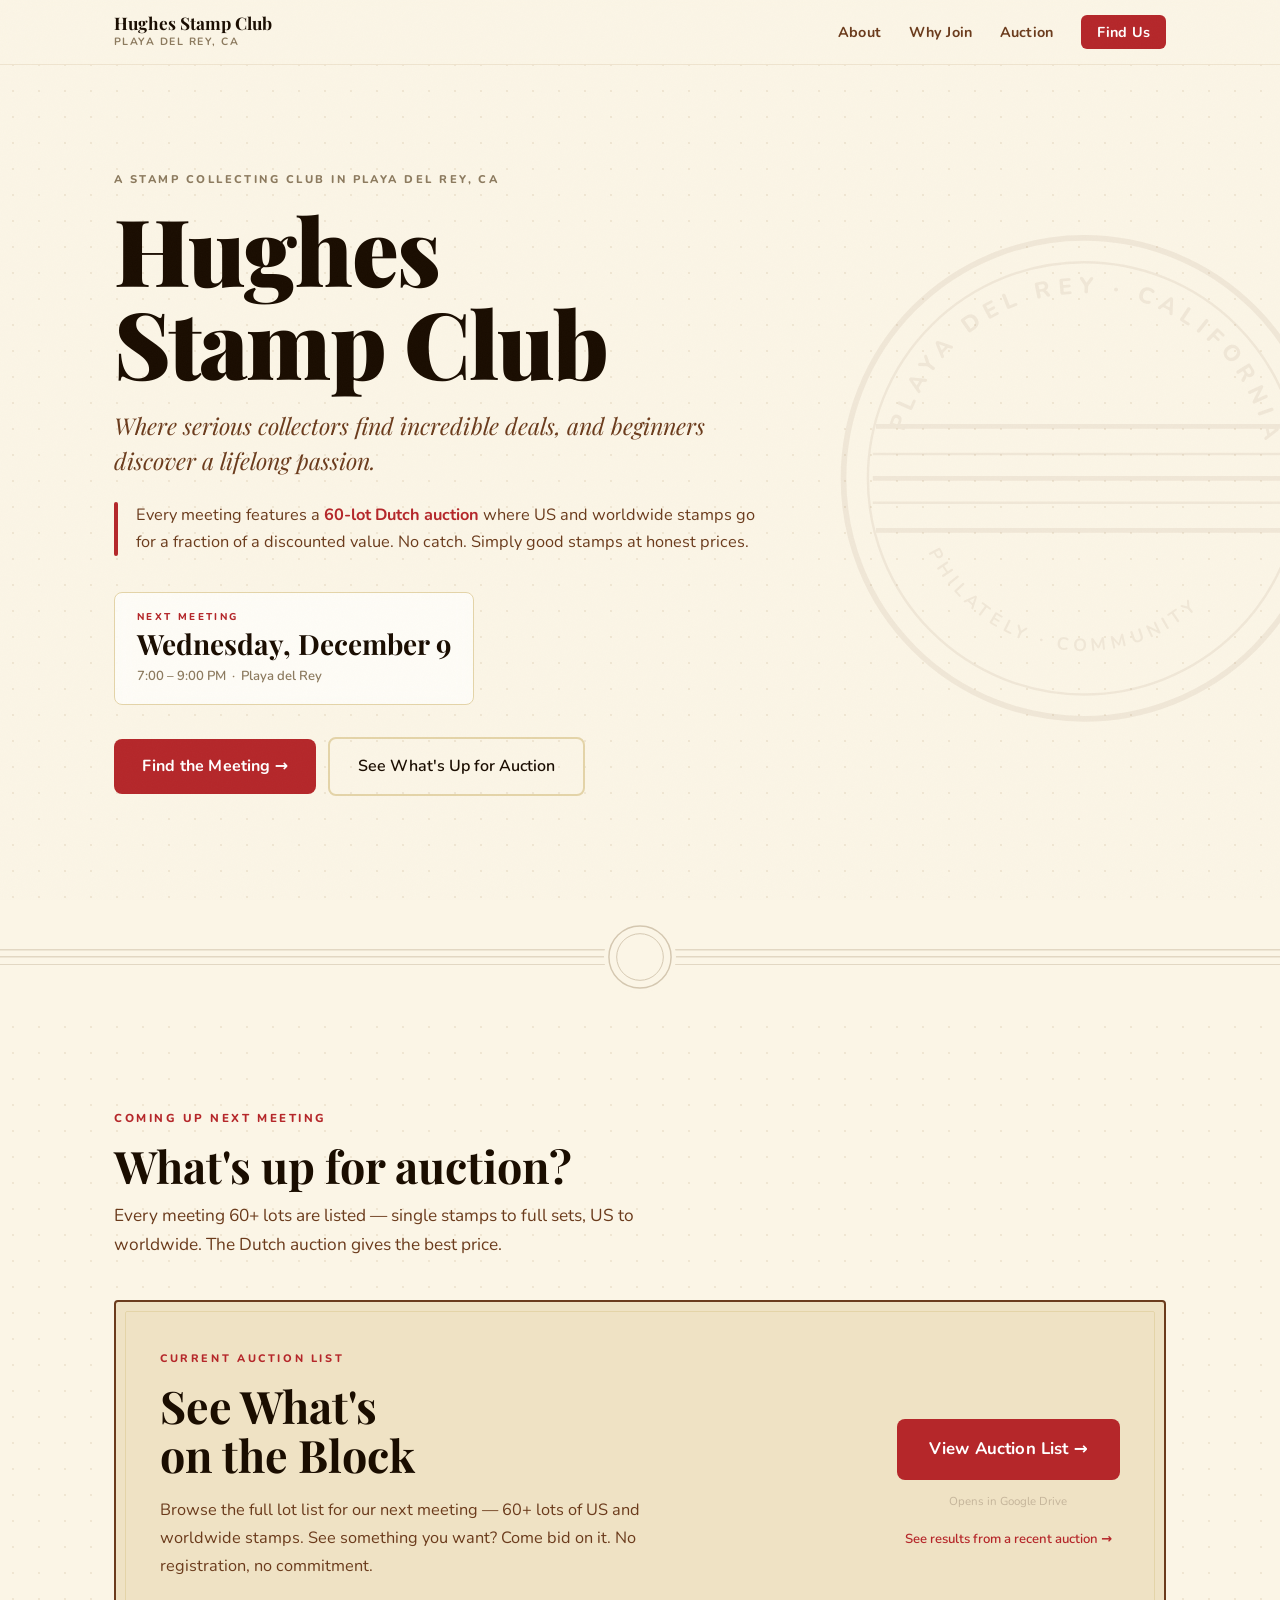
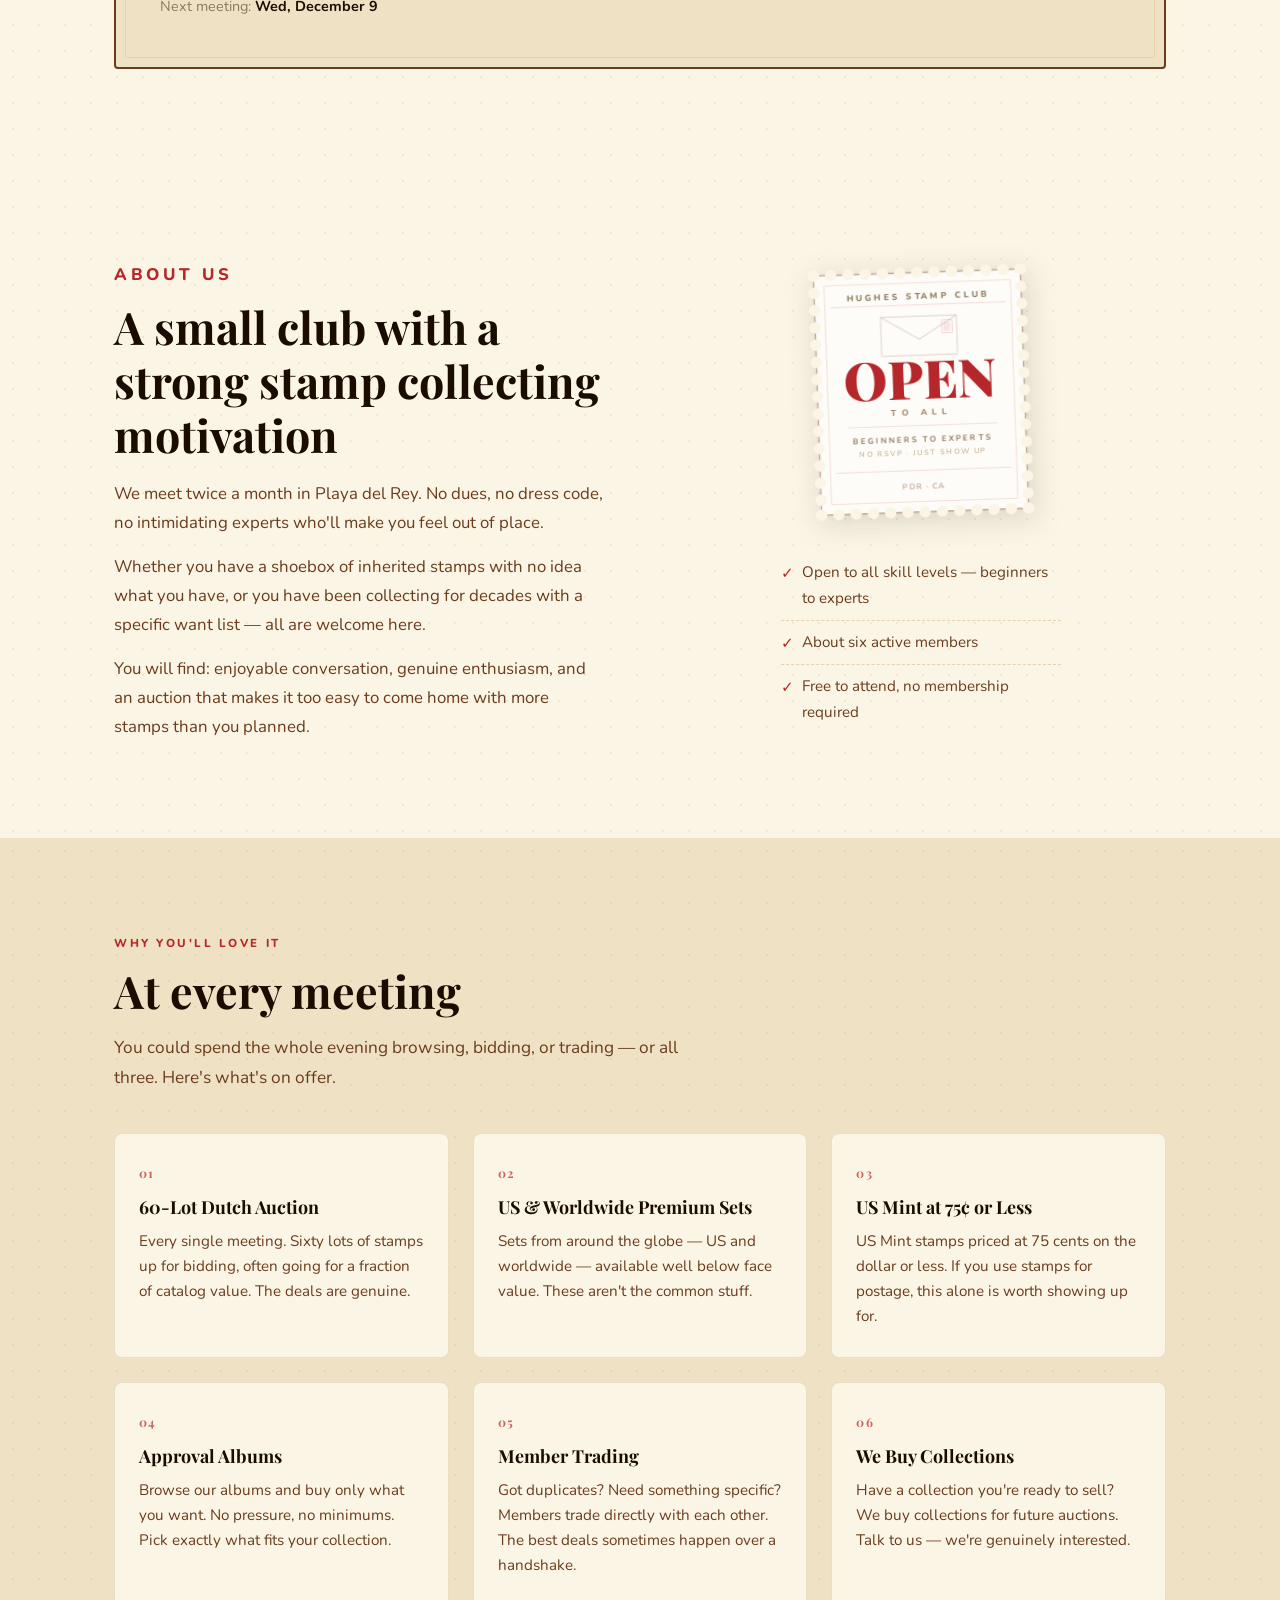
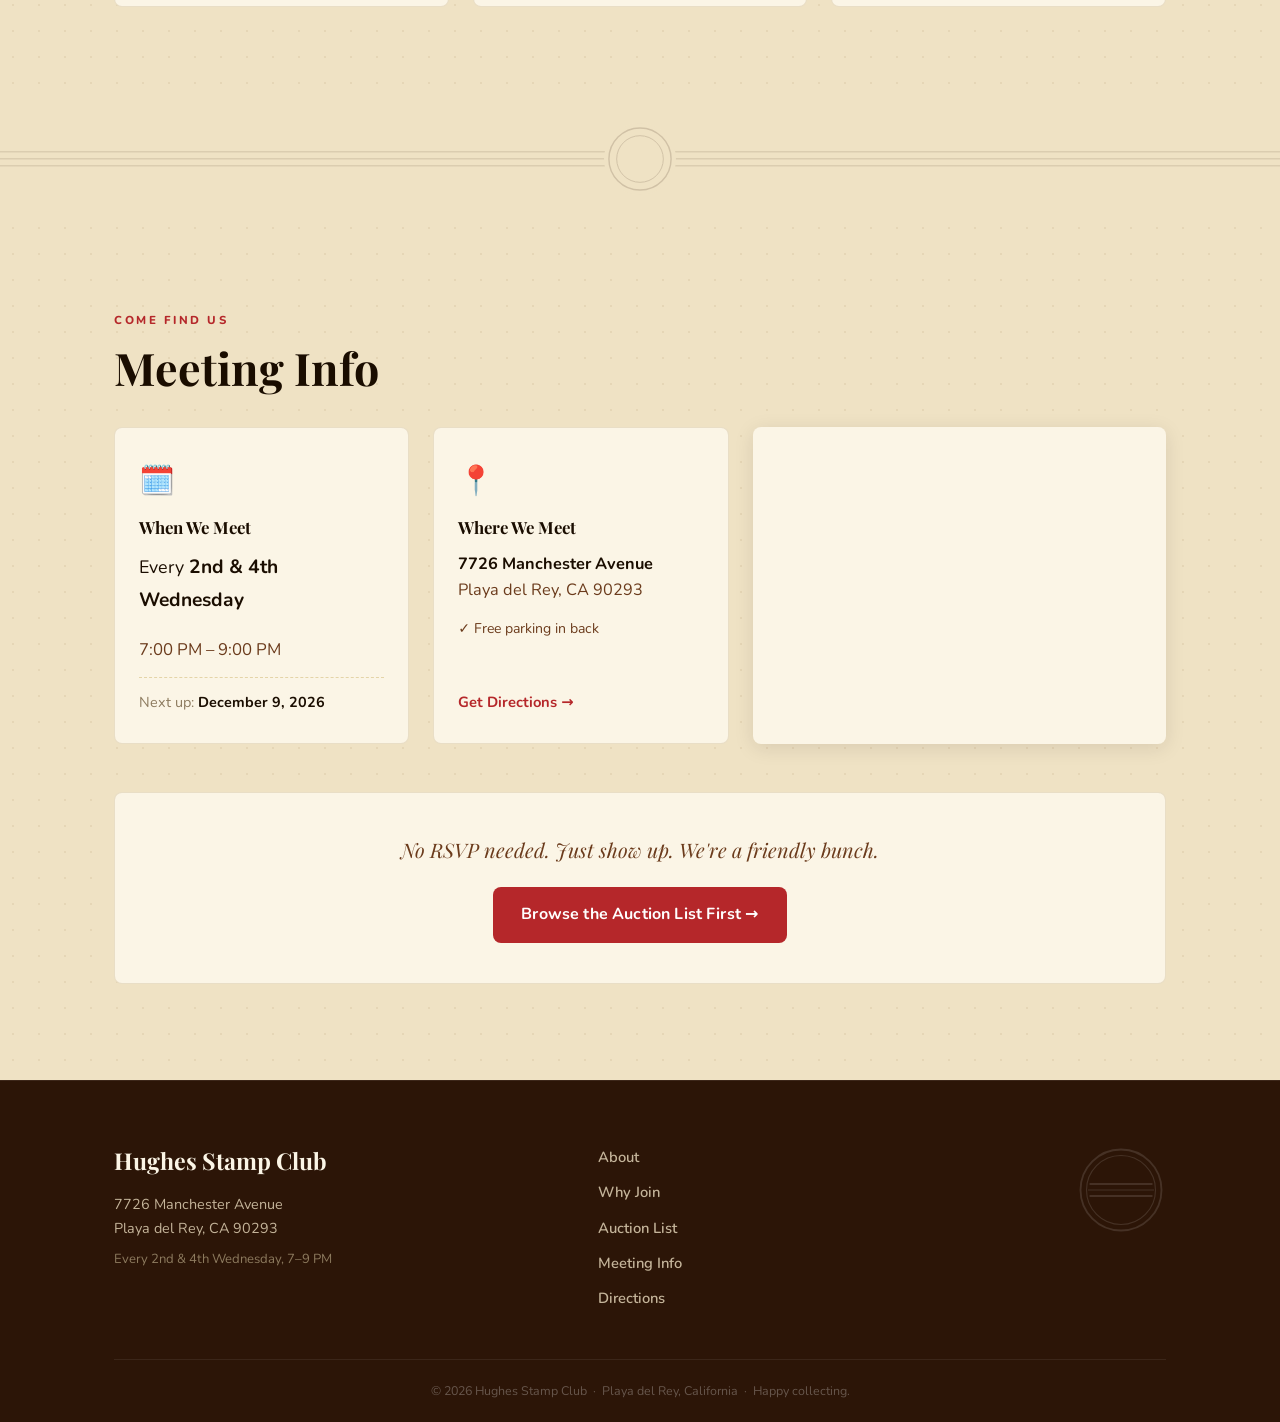
==== commit a29634a8: "Added recentAdd auction results page (Feb 25, 2026 meeting) - Create results.html with full 60-lot a" ====
--- a/index.html
+++ b/index.html
@@ -56,11 +56,11 @@
     <div class="hero-content">
       <p class="hero-eyebrow">A stamp collecting club in Playa del Rey, CA</p>
       <h1 class="hero-title">Hughes<br>Stamp Club</h1>
-      <p class="hero-tagline">Where serious collectors find incredible deals — and beginners discover a lifelong passion.</p>
+      <p class="hero-tagline">Where serious collectors find incredible deals, and beginners discover a lifelong passion.</p>
 
       <div class="hero-hook">
         <div class="hero-hook-bar"></div>
-        <p>Every meeting features a <strong>60-lot Dutch auction</strong> where US and worldwide stamps go for a fraction of catalog value. No catch. Just good stamps at honest prices.</p>
+        <p>Every meeting features a <strong>60-lot Dutch auction</strong> where US and worldwide stamps go for a fraction of a discounted value. No catch. Simply good stamps at honest prices.</p>
       </div>
 
       <div class="hero-badge">
@@ -91,7 +91,7 @@
     <div class="container">
       <p class="section-eyebrow">Coming Up Next Meeting</p>
       <h2 class="auction-heading">What's up for auction?</h2>
-      <p class="section-intro">Every meeting we bring 60+ lots to the table — single stamps to full sets, US to worldwide. The price is always good. That's the point of a Dutch auction.</p>
+      <p class="section-intro">Every meeting 60+ lots are listed — single stamps to full sets, US to worldwide. The Dutch auction gives the best price.</p>
 
       <div class="auction-broadside">
         <div class="broadside-inner">
@@ -109,6 +109,7 @@
               View Auction List →
             </a>
             <p class="broadside-note">Opens in Google Drive</p>
+            <p class="broadside-results-link"><a href="results.html">See results from a recent auction →</a></p>
           </div>
         </div>
       </div>
@@ -122,10 +123,10 @@
       <div class="about-grid">
         <div class="about-text">
           <p class="section-eyebrow">About Us</p>
-          <h2>A small club with a big love for stamps</h2>
+          <h2>A small club with a strong stamp collecting motivation</h2>
           <p>We meet twice a month in Playa del Rey. No dues, no dress code, no intimidating experts who'll make you feel out of place.</p>
-          <p>Whether you've got a shoebox of inherited stamps with no idea what you've got, or you've been collecting for decades with a very specific want list — you're welcome here.</p>
-          <p>What you'll find: good conversation, genuine enthusiasm, and an auction that makes it way too easy to come home with more stamps than you planned to.</p>
+          <p>Whether you have a shoebox of inherited stamps with no idea what you have, or you have been collecting for decades with a specific want list — all are welcome here.</p>
+          <p>You will find: enjoyable conversation, genuine enthusiasm, and an auction that makes it too easy to come home with more stamps than you planned.</p>
         </div>
 
         <div class="about-stamp-wrap">
@@ -203,7 +204,7 @@
           </div>
           <ul class="about-details">
             <li>Open to all skill levels — beginners to experts</li>
-            <li>About 6 active members</li>
+            <li>About six active members</li>
             <li>Free to attend, no membership required</li>
           </ul>
         </div>
@@ -215,7 +216,7 @@
   <section id="benefits">
     <div class="container">
       <p class="section-eyebrow">Why You'll Love It</p>
-      <h2>What happens at every meeting</h2>
+      <h2>At every meeting</h2>
       <p class="section-intro">You could spend the whole evening browsing, bidding, or trading — or all three. Here's what's on offer.</p>
       <div class="benefits-grid">
 
--- a/style.css
+++ b/style.css
@@ -655,6 +655,16 @@
   color: var(--light-muted);
 }
 
+.broadside-results-link {
+  font-size: 0.82rem;
+  color: var(--muted);
+  margin-top: 4px;
+}
+.broadside-results-link a {
+  color: var(--red);
+  font-weight: 600;
+}
+
 
 /* ============================================================
    MEETING INFO
@@ -840,6 +850,468 @@
 
 
 /* ============================================================
+   RESULTS PAGE
+   ============================================================ */
+
+/* Header */
+.results-header {
+  position: relative;
+  padding: 80px 0 72px;
+  overflow: hidden;
+}
+.results-header .postmark-bg {
+  right: -4vw;
+  top: 50%;
+  transform: translateY(-50%);
+  opacity: 0.06;
+}
+
+.results-header-content {
+  position: relative;
+  z-index: 2;
+  max-width: 720px;
+}
+
+.results-title {
+  font-size: clamp(2.6rem, 5.5vw, 4.2rem);
+  font-weight: 900;
+  letter-spacing: -0.02em;
+  margin-bottom: 10px;
+  line-height: 1.05;
+}
+
+.results-location {
+  font-size: 0.88rem;
+  font-weight: 700;
+  letter-spacing: 0.08em;
+  color: var(--muted);
+  margin-bottom: 20px;
+}
+
+.results-intro {
+  font-family: var(--font-display);
+  font-style: italic;
+  font-size: clamp(1.05rem, 1.8vw, 1.3rem);
+  color: var(--brown);
+  line-height: 1.6;
+  max-width: 620px;
+  margin-bottom: 36px;
+}
+
+.results-stats-row {
+  display: flex;
+  align-items: center;
+  gap: 0;
+  background: rgba(255,255,255,0.55);
+  backdrop-filter: blur(8px);
+  border: 1.5px solid var(--linen);
+  border-radius: var(--radius);
+  padding: 20px 32px;
+  width: fit-content;
+}
+
+.results-stat {
+  text-align: center;
+  padding: 0 28px;
+}
+.results-stat:first-child { padding-left: 0; }
+.results-stat:last-child  { padding-right: 0; }
+
+.results-stat-num {
+  font-family: var(--font-display);
+  font-size: clamp(1.8rem, 3vw, 2.4rem);
+  font-weight: 700;
+  color: var(--ink);
+  line-height: 1;
+  margin-bottom: 4px;
+}
+
+.results-stat-label {
+  font-size: 0.7rem;
+  font-weight: 800;
+  letter-spacing: 0.16em;
+  text-transform: uppercase;
+  color: var(--muted);
+}
+
+.results-stat-divider {
+  width: 1px;
+  height: 44px;
+  background: var(--linen);
+  flex-shrink: 0;
+}
+
+/* Notable Deals cards */
+.results-deals {
+  padding: var(--section-v) 0;
+}
+
+.deal-cards {
+  display: grid;
+  grid-template-columns: repeat(3, 1fr);
+  gap: 20px;
+  margin-top: 0;
+}
+
+.deal-card {
+  background: var(--paper);
+  border: 2px solid var(--brown);
+  border-radius: 4px;
+  padding: 32px 28px;
+  position: relative;
+  overflow: hidden;
+}
+/* Inner double-rule */
+.deal-card::before {
+  content: '';
+  position: absolute;
+  inset: 7px;
+  border: 1px solid var(--linen);
+  border-radius: 2px;
+  pointer-events: none;
+}
+
+.deal-lot-badge {
+  position: relative;
+  z-index: 1;
+  font-size: 0.65rem;
+  font-weight: 800;
+  letter-spacing: 0.2em;
+  text-transform: uppercase;
+  color: var(--red);
+  margin-bottom: 10px;
+}
+
+.deal-country {
+  position: relative;
+  z-index: 1;
+  font-size: 1.15rem;
+  color: var(--ink);
+  margin-bottom: 4px;
+  line-height: 1.25;
+}
+
+.deal-desc {
+  position: relative;
+  z-index: 1;
+  font-size: 0.82rem;
+  color: var(--muted);
+  margin-bottom: 24px;
+}
+
+.deal-prices {
+  position: relative;
+  z-index: 1;
+  display: flex;
+  align-items: center;
+  gap: 12px;
+  margin-bottom: 16px;
+}
+
+.deal-price-col {
+  display: flex;
+  flex-direction: column;
+  gap: 2px;
+}
+
+.deal-price-label {
+  font-size: 0.62rem;
+  font-weight: 700;
+  letter-spacing: 0.14em;
+  text-transform: uppercase;
+  color: var(--muted);
+}
+
+.deal-price-cat {
+  font-family: var(--font-display);
+  font-size: 1.35rem;
+  font-weight: 700;
+  color: var(--ink);
+  opacity: 0.45;
+  text-decoration: line-through;
+  text-decoration-color: rgba(181,39,42,0.4);
+  line-height: 1.1;
+}
+
+.deal-price-final {
+  font-family: var(--font-display);
+  font-size: 1.6rem;
+  font-weight: 700;
+  color: var(--red);
+  line-height: 1.1;
+}
+
+.deal-arrow {
+  font-size: 1.1rem;
+  color: var(--light-muted);
+  flex-shrink: 0;
+  align-self: flex-end;
+  padding-bottom: 4px;
+}
+
+.deal-tagline {
+  position: relative;
+  z-index: 1;
+  font-size: 0.78rem;
+  font-weight: 800;
+  letter-spacing: 0.06em;
+  color: var(--red);
+  text-transform: uppercase;
+  padding-top: 14px;
+  border-top: 1px solid var(--linen);
+}
+
+/* Results table section */
+.results-table-section {
+  padding: var(--section-v) 0;
+  background-color: var(--paper);
+  background-image: radial-gradient(circle, rgba(140,110,60,0.1) 1px, transparent 1px);
+  background-size: 26px 26px;
+}
+
+.results-table-legend {
+  display: flex;
+  gap: 20px;
+  flex-wrap: wrap;
+  margin-bottom: 20px;
+  font-size: 0.8rem;
+  color: var(--muted);
+}
+
+.legend-item {
+  display: flex;
+  align-items: center;
+  gap: 7px;
+  font-weight: 600;
+}
+
+.legend-swatch {
+  display: inline-block;
+  width: 16px;
+  height: 10px;
+  border-radius: 2px;
+  flex-shrink: 0;
+}
+.legend-swatch--deal   { background: rgba(52, 120, 60, 0.14); border: 1px solid rgba(52,120,60,0.3); }
+.legend-swatch--hot    { background: rgba(181,130,0,0.14);    border: 1px solid rgba(181,130,0,0.3); }
+.legend-swatch--unsold { background: rgba(140,122,94,0.1);    border: 1px solid var(--linen); }
+
+.results-table-wrap {
+  overflow-x: auto;
+  -webkit-overflow-scrolling: touch;
+  border-radius: var(--radius);
+  box-shadow: 0 4px 24px rgba(26,13,0,0.08);
+}
+
+.results-table {
+  width: 100%;
+  border-collapse: collapse;
+  background: var(--cream);
+  font-size: 0.9rem;
+}
+
+.results-table thead tr {
+  background: #2C1507;
+}
+
+.results-table thead th {
+  color: var(--light-muted);
+  font-family: var(--font-body);
+  font-size: 0.65rem;
+  font-weight: 800;
+  letter-spacing: 0.18em;
+  text-transform: uppercase;
+  padding: 14px 14px;
+  text-align: left;
+  white-space: nowrap;
+  border: none;
+}
+.results-table thead th.col-num,
+.results-table thead th.col-pct {
+  text-align: right;
+}
+
+.results-table tbody tr {
+  border-bottom: 1px solid rgba(180,150,100,0.18);
+  transition: background var(--transition);
+}
+.results-table tbody tr:last-child { border-bottom: none; }
+.results-table tbody tr:hover { background: rgba(201,150,43,0.07); }
+
+.results-table tbody td {
+  padding: 11px 14px;
+  color: var(--brown);
+  vertical-align: middle;
+}
+
+.col-lot {
+  font-family: var(--font-display);
+  font-weight: 700;
+  font-size: 0.82rem;
+  color: var(--muted) !important;
+  white-space: nowrap;
+  width: 36px;
+}
+
+.col-num { text-align: right; white-space: nowrap; }
+.col-pct { text-align: right; white-space: nowrap; }
+.col-desc { min-width: 200px; }
+
+/* Row states */
+.row--deal  { background: rgba(52, 120, 60, 0.055); }
+.row--hot   { background: rgba(181,130,0,0.07); }
+.row--unsold { opacity: 0.6; }
+
+.bid-sold {
+  font-weight: 700;
+  color: var(--ink) !important;
+  text-align: right;
+  white-space: nowrap;
+}
+.bid-hot {
+  color: var(--gold) !important;
+}
+.bid-unsold {
+  font-size: 0.75rem;
+  font-weight: 700;
+  letter-spacing: 0.08em;
+  text-transform: uppercase;
+  color: var(--light-muted) !important;
+  text-align: right;
+  white-space: nowrap;
+}
+
+.pct {
+  display: inline-block;
+  font-size: 0.75rem;
+  font-weight: 700;
+  color: var(--muted);
+  padding: 2px 7px;
+  border-radius: 10px;
+  background: transparent;
+  white-space: nowrap;
+}
+.pct--great {
+  color: #2E6B36;
+  background: rgba(52,120,60,0.12);
+}
+.pct--hot {
+  color: #8B6200;
+  background: rgba(181,130,0,0.13);
+}
+.pct--unsold {
+  color: var(--light-muted);
+}
+
+/* BWYW section */
+.bwyw-section {
+  margin-top: 48px;
+  padding: 36px 40px;
+  background: var(--cream);
+  border: 1.5px solid rgba(180,150,100,0.3);
+  border-radius: var(--radius);
+}
+
+.bwyw-heading {
+  font-size: 1.2rem;
+  margin-bottom: 10px;
+}
+
+.bwyw-desc {
+  font-size: 0.95rem;
+  color: var(--brown);
+  margin-bottom: 18px;
+  max-width: 560px;
+}
+
+.bwyw-list {
+  list-style: none;
+  display: flex;
+  flex-direction: column;
+  gap: 8px;
+}
+.bwyw-list li {
+  font-size: 0.9rem;
+  color: var(--brown);
+  padding: 8px 0;
+  border-bottom: 1px dashed var(--linen);
+  display: flex;
+  align-items: center;
+  gap: 10px;
+}
+.bwyw-list li:last-child { border-bottom: none; }
+.bwyw-list li::before {
+  content: '—';
+  color: var(--light-muted);
+  flex-shrink: 0;
+}
+
+.bwyw-sold {
+  margin-left: auto;
+  font-size: 0.8rem;
+  font-weight: 700;
+  color: var(--red);
+  background: rgba(181,39,42,0.07);
+  padding: 2px 10px;
+  border-radius: 10px;
+  white-space: nowrap;
+}
+
+/* CTA section */
+.results-cta-section {
+  padding: var(--section-v) 0;
+}
+
+.results-cta-inner {
+  display: grid;
+  grid-template-columns: 1fr auto;
+  gap: 48px;
+  align-items: center;
+  background: var(--paper);
+  border: 2.5px solid var(--brown);
+  border-radius: 4px;
+  padding: 48px 48px;
+  position: relative;
+  overflow: hidden;
+}
+.results-cta-inner::before {
+  content: '';
+  position: absolute;
+  inset: 9px;
+  border: 1px solid var(--linen);
+  border-radius: 2px;
+  pointer-events: none;
+}
+
+.results-cta-heading {
+  font-size: clamp(1.6rem, 3vw, 2.2rem);
+  margin-bottom: 12px;
+  position: relative;
+  z-index: 1;
+}
+
+.results-cta-text {
+  position: relative;
+  z-index: 1;
+}
+.results-cta-text p:not(.section-eyebrow) {
+  font-size: 1.02rem;
+  color: var(--brown);
+  max-width: 480px;
+}
+
+.results-cta-actions {
+  position: relative;
+  z-index: 1;
+  display: flex;
+  flex-direction: column;
+  gap: 12px;
+  align-items: center;
+  flex-shrink: 0;
+}
+
+
+/* ============================================================
    RESPONSIVE
    ============================================================ */
 
@@ -858,6 +1330,11 @@
 
   .footer-inner      { grid-template-columns: 1fr 1fr; }
   .footer-postmark   { justify-content: flex-start; grid-column: span 2; }
+
+  /* Results page */
+  .deal-cards          { grid-template-columns: 1fr 1fr; }
+  .results-cta-inner   { grid-template-columns: 1fr; gap: 28px; }
+  .results-cta-actions { flex-direction: row; }
 }
 
 /* Mobile */
@@ -918,4 +1395,15 @@
 
   .footer-inner      { grid-template-columns: 1fr; gap: 32px; padding: 48px 0 40px; }
   .footer-postmark   { grid-column: auto; }
-}
+
+  /* Results page */
+  .results-stats-row { flex-direction: column; gap: 0; width: 100%; }
+  .results-stat      { padding: 14px 0; width: 100%; }
+  .results-stat:first-child { padding-top: 0; }
+  .results-stat-divider { width: 100%; height: 1px; }
+  .deal-cards        { grid-template-columns: 1fr; }
+  .bwyw-section      { padding: 24px 20px; }
+  .results-cta-inner { padding: 32px 24px; }
+  .results-cta-actions { flex-direction: column; width: 100%; }
+  .results-cta-actions a { width: 100%; text-align: center; }
+}
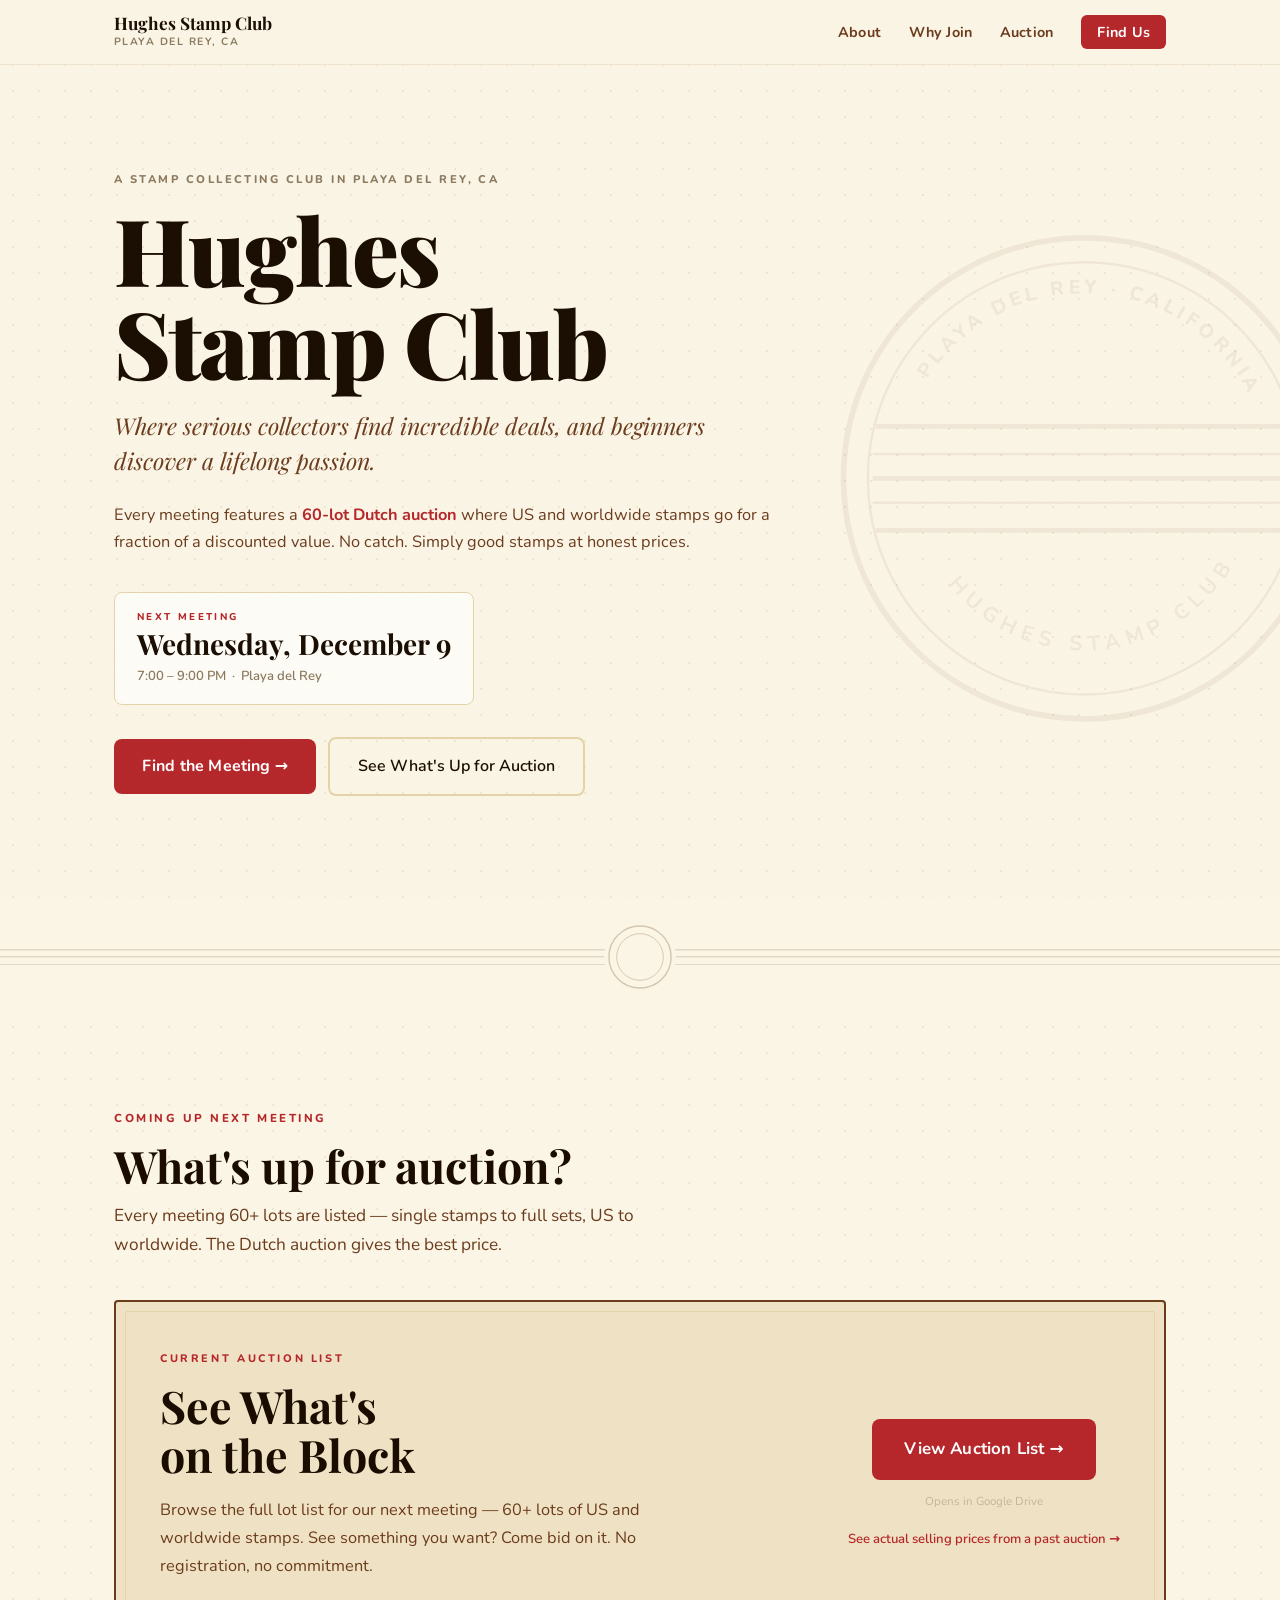
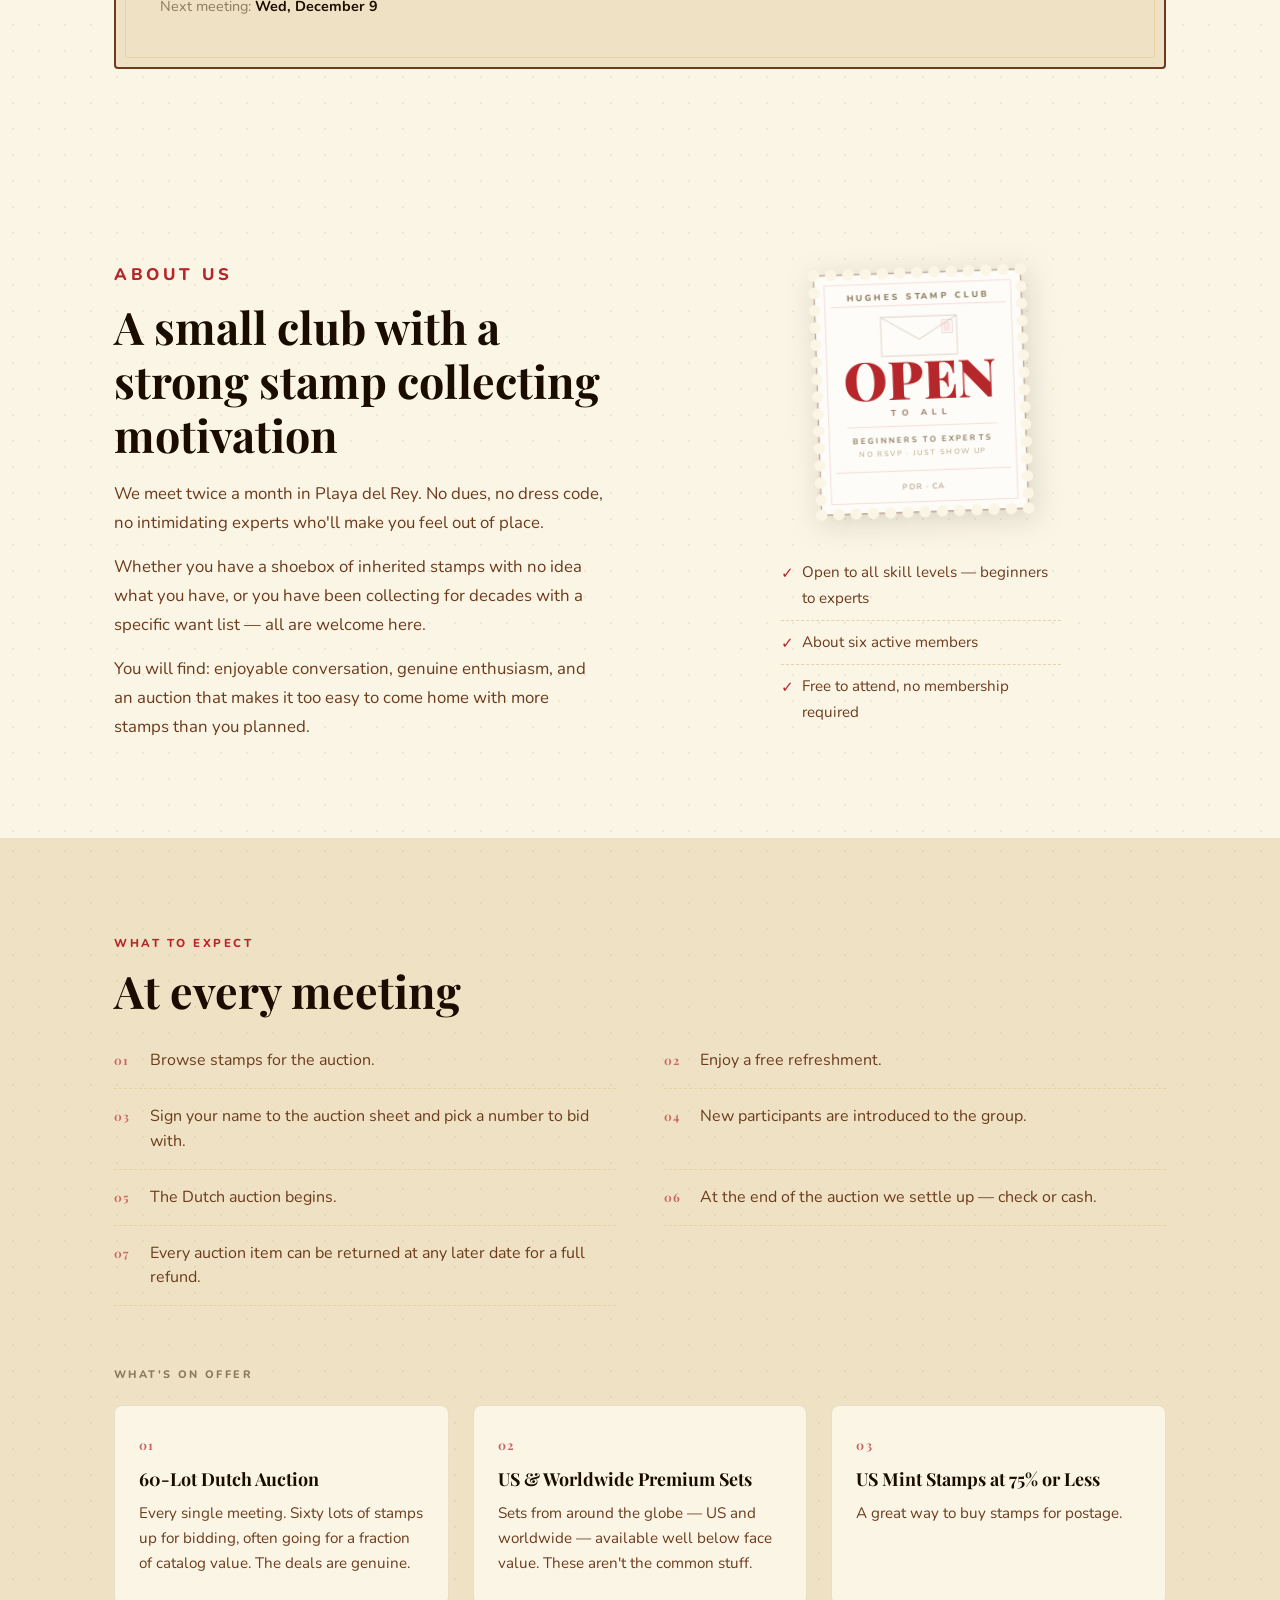
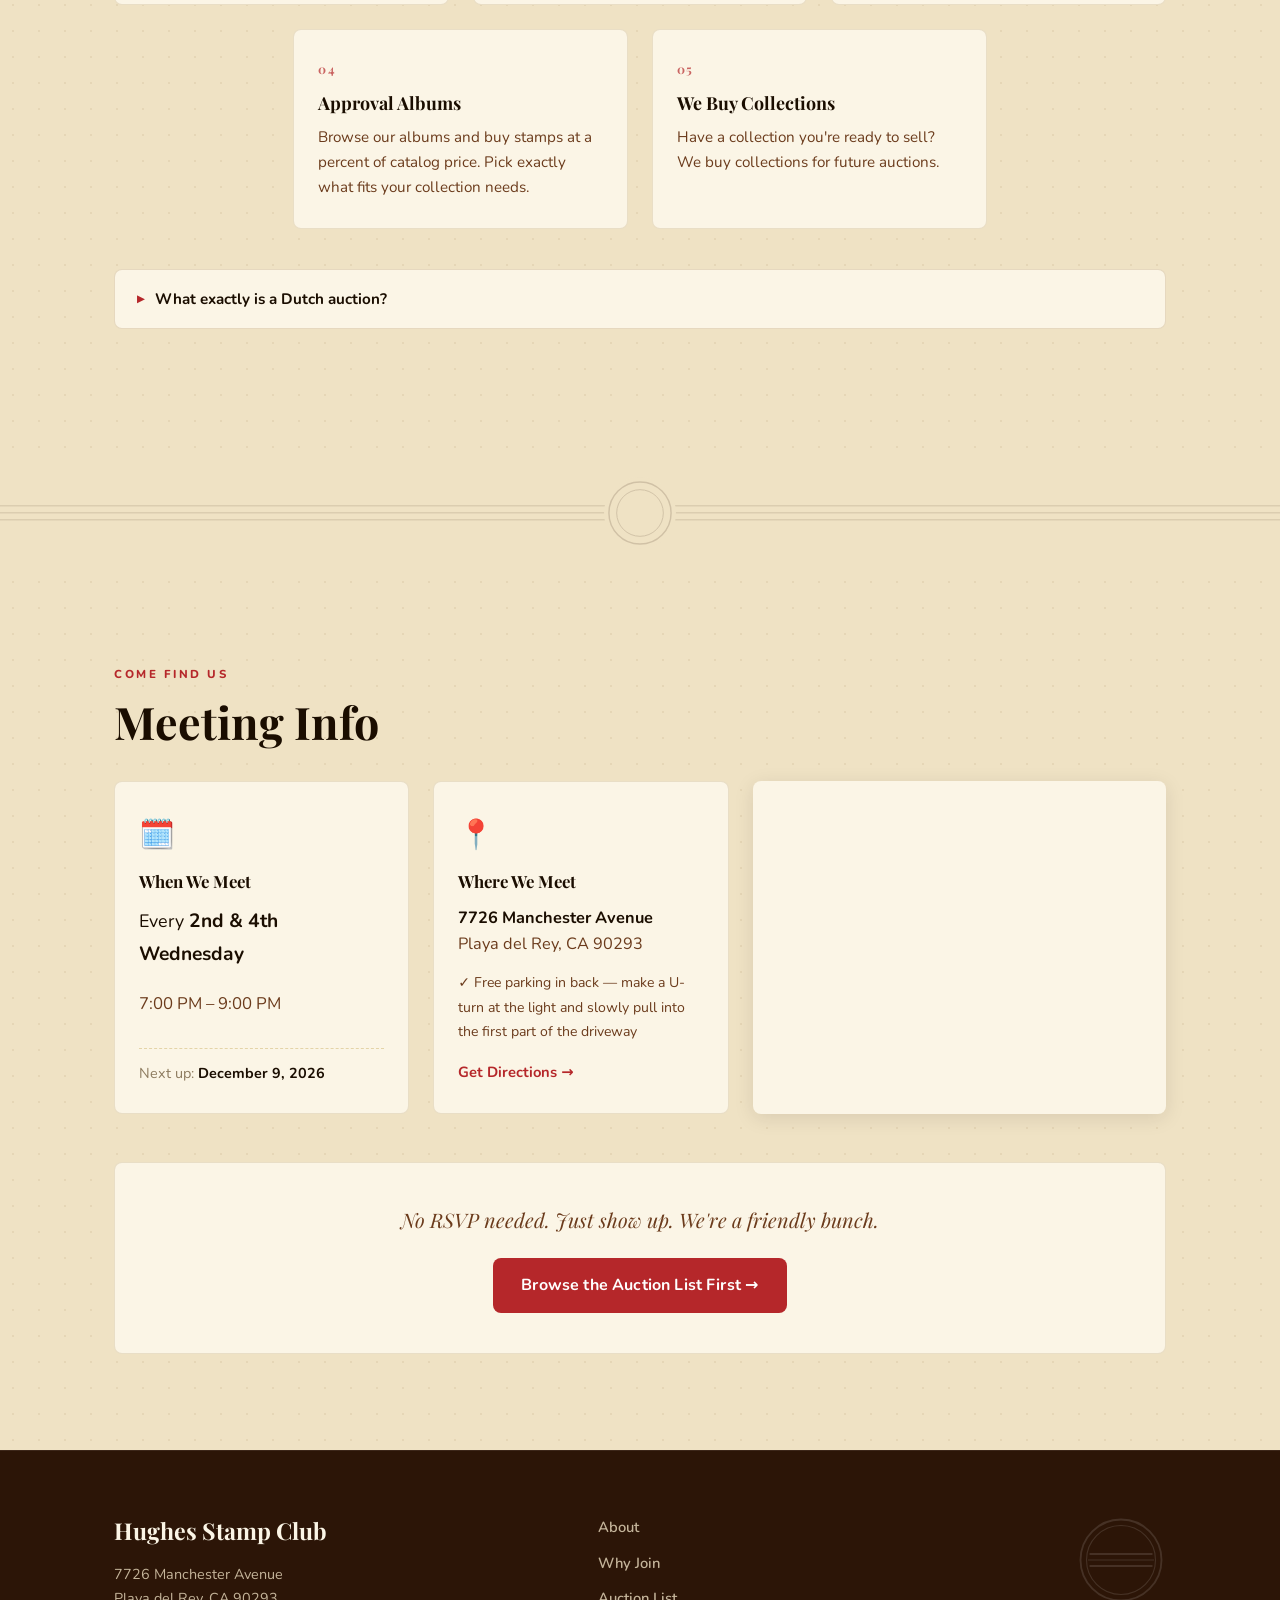
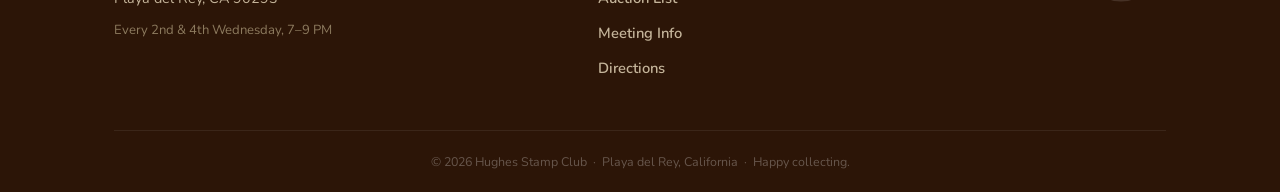
==== commit c8ff41ef: "Refine benefits section, fix postmark SVG, add Dutch auction explainer and parking directions" ====
--- a/index.html
+++ b/index.html
@@ -43,12 +43,12 @@
         <line x1="30" y1="175" x2="290" y2="175" stroke="currentColor" stroke-width="1.5"/>
         <line x1="32" y1="192" x2="288" y2="192" stroke="currentColor" stroke-width="3"/>
         <path id="topArc" d="M 46,160 A 114,114 0 0,1 274,160" fill="none"/>
-        <text font-family="Nunito, sans-serif" font-size="14" font-weight="800" letter-spacing="4" fill="currentColor">
-          <textPath href="#topArc" startOffset="8%">PLAYA DEL REY · CALIFORNIA</textPath>
+        <text font-family="Nunito, sans-serif" font-size="12" font-weight="800" letter-spacing="2.5" fill="currentColor">
+          <textPath href="#topArc" startOffset="18%">PLAYA DEL REY · CALIFORNIA</textPath>
         </text>
         <path id="bottomArc" d="M 54,160 A 106,106 0 0,0 266,160" fill="none"/>
-        <text font-family="Nunito, sans-serif" font-size="11" font-weight="700" letter-spacing="3" fill="currentColor">
-          <textPath href="#bottomArc" startOffset="14%">PHILATELY · COMMUNITY</textPath>
+        <text font-family="Nunito, sans-serif" font-size="13" font-weight="700" letter-spacing="4" fill="currentColor">
+          <textPath href="#bottomArc" startOffset="21%">HUGHES STAMP CLUB</textPath>
         </text>
       </svg>
     </div>
@@ -59,7 +59,6 @@
       <p class="hero-tagline">Where serious collectors find incredible deals, and beginners discover a lifelong passion.</p>
 
       <div class="hero-hook">
-        <div class="hero-hook-bar"></div>
         <p>Every meeting features a <strong>60-lot Dutch auction</strong> where US and worldwide stamps go for a fraction of a discounted value. No catch. Simply good stamps at honest prices.</p>
       </div>
 
@@ -109,7 +108,7 @@
               View Auction List →
             </a>
             <p class="broadside-note">Opens in Google Drive</p>
-            <p class="broadside-results-link"><a href="results.html">See results from a recent auction →</a></p>
+            <p class="broadside-results-link"><a href="/Hughes 2-25 ex.pdf">See actual selling prices from a past auction →</a></p>
           </div>
         </div>
       </div>
@@ -215,9 +214,41 @@
   <!-- BENEFITS -->
   <section id="benefits">
     <div class="container">
-      <p class="section-eyebrow">Why You'll Love It</p>
+      <p class="section-eyebrow">What to Expect</p>
       <h2>At every meeting</h2>
-      <p class="section-intro">You could spend the whole evening browsing, bidding, or trading — or all three. Here's what's on offer.</p>
+
+      <div class="process-grid">
+        <div class="process-step">
+          <span class="process-num">01</span>
+          <span class="process-text">Browse stamps for the auction.</span>
+        </div>
+        <div class="process-step">
+          <span class="process-num">02</span>
+          <span class="process-text">Enjoy a free refreshment.</span>
+        </div>
+        <div class="process-step">
+          <span class="process-num">03</span>
+          <span class="process-text">Sign your name to the auction sheet and pick a number to bid with.</span>
+        </div>
+        <div class="process-step">
+          <span class="process-num">04</span>
+          <span class="process-text">New participants are introduced to the group.</span>
+        </div>
+        <div class="process-step">
+          <span class="process-num">05</span>
+          <span class="process-text">The Dutch auction begins.</span>
+        </div>
+        <div class="process-step">
+          <span class="process-num">06</span>
+          <span class="process-text">At the end of the auction we settle up — check or cash.</span>
+        </div>
+        <div class="process-step">
+          <span class="process-num">07</span>
+          <span class="process-text">Every auction item can be returned at any later date for a full refund.</span>
+        </div>
+      </div>
+
+      <p class="process-cards-label">What's on offer</p>
       <div class="benefits-grid">
 
         <div class="benefit-card">
@@ -234,30 +265,39 @@
 
         <div class="benefit-card">
           <div class="benefit-num">03</div>
-          <h3>US Mint at 75¢ or Less</h3>
-          <p>US Mint stamps priced at 75 cents on the dollar or less. If you use stamps for postage, this alone is worth showing up for.</p>
+          <h3>US Mint Stamps at 75% or Less</h3>
+          <p>A great way to buy stamps for postage.</p>
         </div>
 
         <div class="benefit-card">
           <div class="benefit-num">04</div>
           <h3>Approval Albums</h3>
-          <p>Browse our albums and buy only what you want. No pressure, no minimums. Pick exactly what fits your collection.</p>
+          <p>Browse our albums and buy stamps at a percent of catalog price. Pick exactly what fits your collection needs.</p>
         </div>
 
         <div class="benefit-card">
           <div class="benefit-num">05</div>
-          <h3>Member Trading</h3>
-          <p>Got duplicates? Need something specific? Members trade directly with each other. The best deals sometimes happen over a handshake.</p>
-        </div>
-
-        <div class="benefit-card">
-          <div class="benefit-num">06</div>
           <h3>We Buy Collections</h3>
-          <p>Have a collection you're ready to sell? We buy collections for future auctions. Talk to us — we're genuinely interested.</p>
-        </div>
-
-      </div>
-    </div>
+          <p>Have a collection you're ready to sell? We buy collections for future auctions.</p>
+        </div>
+
+      </div>
+
+      <details class="dutch-explainer">
+        <summary>What exactly is a Dutch auction?</summary>
+        <div class="dutch-explainer-body">
+          <p>A Dutch auction is a descending-price sale. Instead of bidding prices upward, each lot starts at a set price and drops in steps — fast. The first bidder to raise their number wins the lot at that price.</p>
+          <ul>
+            <li>The auctioneer sets a starting price and calls out decreasing amounts in rapid succession.</li>
+            <li>Raise your number the moment you're happy with the price — the lot is yours.</li>
+            <li>If two or more bidders jump in at the opening price, the bidding goes <em>up</em> from there until one bidder remains. If two bid at the exact same moment, a coin flip decides it.</li>
+          </ul>
+          <p>It rewards buyers who act quickly, but patient bidders can wait for the price to drop — at the risk of someone else grabbing the lot first.</p>
+        </div>
+      </details>
+    </div>
+
+    
   </section>
 
   <!-- CANCEL MARK DIVIDER (paper bg) -->
@@ -293,7 +333,7 @@
             <strong>7726 Manchester Avenue</strong><br>
             Playa del Rey, CA 90293
           </address>
-          <p class="parking-note">✓ Free parking in back</p>
+          <p class="parking-note">✓ Free parking in back — make a U-turn at the light and slowly pull into the first part of the driveway</p>
           <a href="https://maps.app.goo.gl/QAvayTmJSKExDrA28"
              target="_blank"
              rel="noopener noreferrer"
@@ -313,6 +353,7 @@
 
       </div>
 
+
       <div class="meeting-cta">
         <p>No RSVP needed. Just show up. We're a friendly bunch.</p>
         <a href="#auction" class="btn-primary">Browse the Auction List First →</a>
--- a/style.css
+++ b/style.css
@@ -496,6 +496,53 @@
 
 
 /* ============================================================
+   PROCESS STEPS (Benefits section — how a meeting works)
+   ============================================================ */
+.process-grid {
+  display: grid;
+  grid-template-columns: repeat(2, 1fr);
+  column-gap: 48px;
+  row-gap: 0;
+  margin-bottom: 56px;
+}
+
+.process-step {
+  display: flex;
+  align-items: baseline;
+  gap: 14px;
+  padding: 15px 0;
+  border-bottom: 1px dashed var(--linen);
+}
+
+.process-num {
+  font-family: var(--font-display);
+  font-size: 0.75rem;
+  font-weight: 700;
+  color: var(--red);
+  letter-spacing: 0.08em;
+  flex-shrink: 0;
+  opacity: 0.65;
+  min-width: 22px;
+}
+
+.process-text {
+  font-size: 1rem;
+  color: var(--brown);
+  line-height: 1.55;
+}
+
+.process-cards-label {
+  font-size: 0.68rem;
+  font-weight: 800;
+  letter-spacing: 0.22em;
+  text-transform: uppercase;
+  color: var(--muted);
+  margin-bottom: 20px;
+  padding-top: 4px;
+}
+
+
+/* ============================================================
    BENEFITS
    ============================================================ */
 #benefits {
@@ -506,12 +553,15 @@
 }
 
 .benefits-grid {
-  display: grid;
-  grid-template-columns: repeat(3, 1fr);
+  display: flex;
+  flex-wrap: wrap;
   gap: 24px;
+  justify-content: center;
 }
 
 .benefit-card {
+  flex: 0 1 calc(33.333% - 16px);
+  min-width: 260px;
   background: var(--cream);
   border: 1px solid rgba(180,150,100,0.25);
   border-radius: var(--radius);
@@ -763,6 +813,60 @@
 }
 .map-link:hover { color: var(--dark-red); }
 
+/* Dutch auction explainer */
+.dutch-explainer {
+  margin: 40px 0 32px;
+  border: 1px solid rgba(180,150,100,0.3);
+  border-radius: var(--radius);
+  background: var(--cream);
+  overflow: hidden;
+}
+.dutch-explainer summary {
+  padding: 16px 22px;
+  font-family: var(--font-body);
+  font-weight: 700;
+  font-size: 0.95rem;
+  color: var(--ink);
+  cursor: pointer;
+  user-select: none;
+  list-style: none;
+  display: flex;
+  align-items: center;
+  gap: 10px;
+}
+.dutch-explainer summary::-webkit-details-marker { display: none; }
+.dutch-explainer summary::before {
+  content: '▶';
+  font-size: 0.65rem;
+  color: var(--red);
+  transition: transform 0.2s ease;
+  flex-shrink: 0;
+}
+.dutch-explainer[open] summary::before {
+  transform: rotate(90deg);
+}
+.dutch-explainer summary:hover { color: var(--red); }
+.dutch-explainer-body {
+  padding: 0 22px 20px;
+  border-top: 1px solid rgba(180,150,100,0.2);
+}
+.dutch-explainer-body p {
+  font-size: 0.92rem;
+  color: var(--ink);
+  line-height: 1.65;
+  margin: 14px 0 0;
+}
+.dutch-explainer-body ul {
+  margin: 10px 0 0 0;
+  padding-left: 20px;
+}
+.dutch-explainer-body li {
+  font-size: 0.91rem;
+  color: var(--ink);
+  line-height: 1.6;
+  margin-bottom: 6px;
+}
+
 .meeting-cta {
   text-align: center;
   padding: 40px 24px;
@@ -1324,7 +1428,7 @@
   .about-stamp       { max-width: 180px; }
   .about-details     { max-width: none; }
 
-  .benefits-grid     { grid-template-columns: repeat(2, 1fr); }
+  .process-grid      { grid-template-columns: 1fr; }
   .meeting-grid      { grid-template-columns: 1fr 1fr; }
   .meeting-card--map { grid-column: span 2; }
 
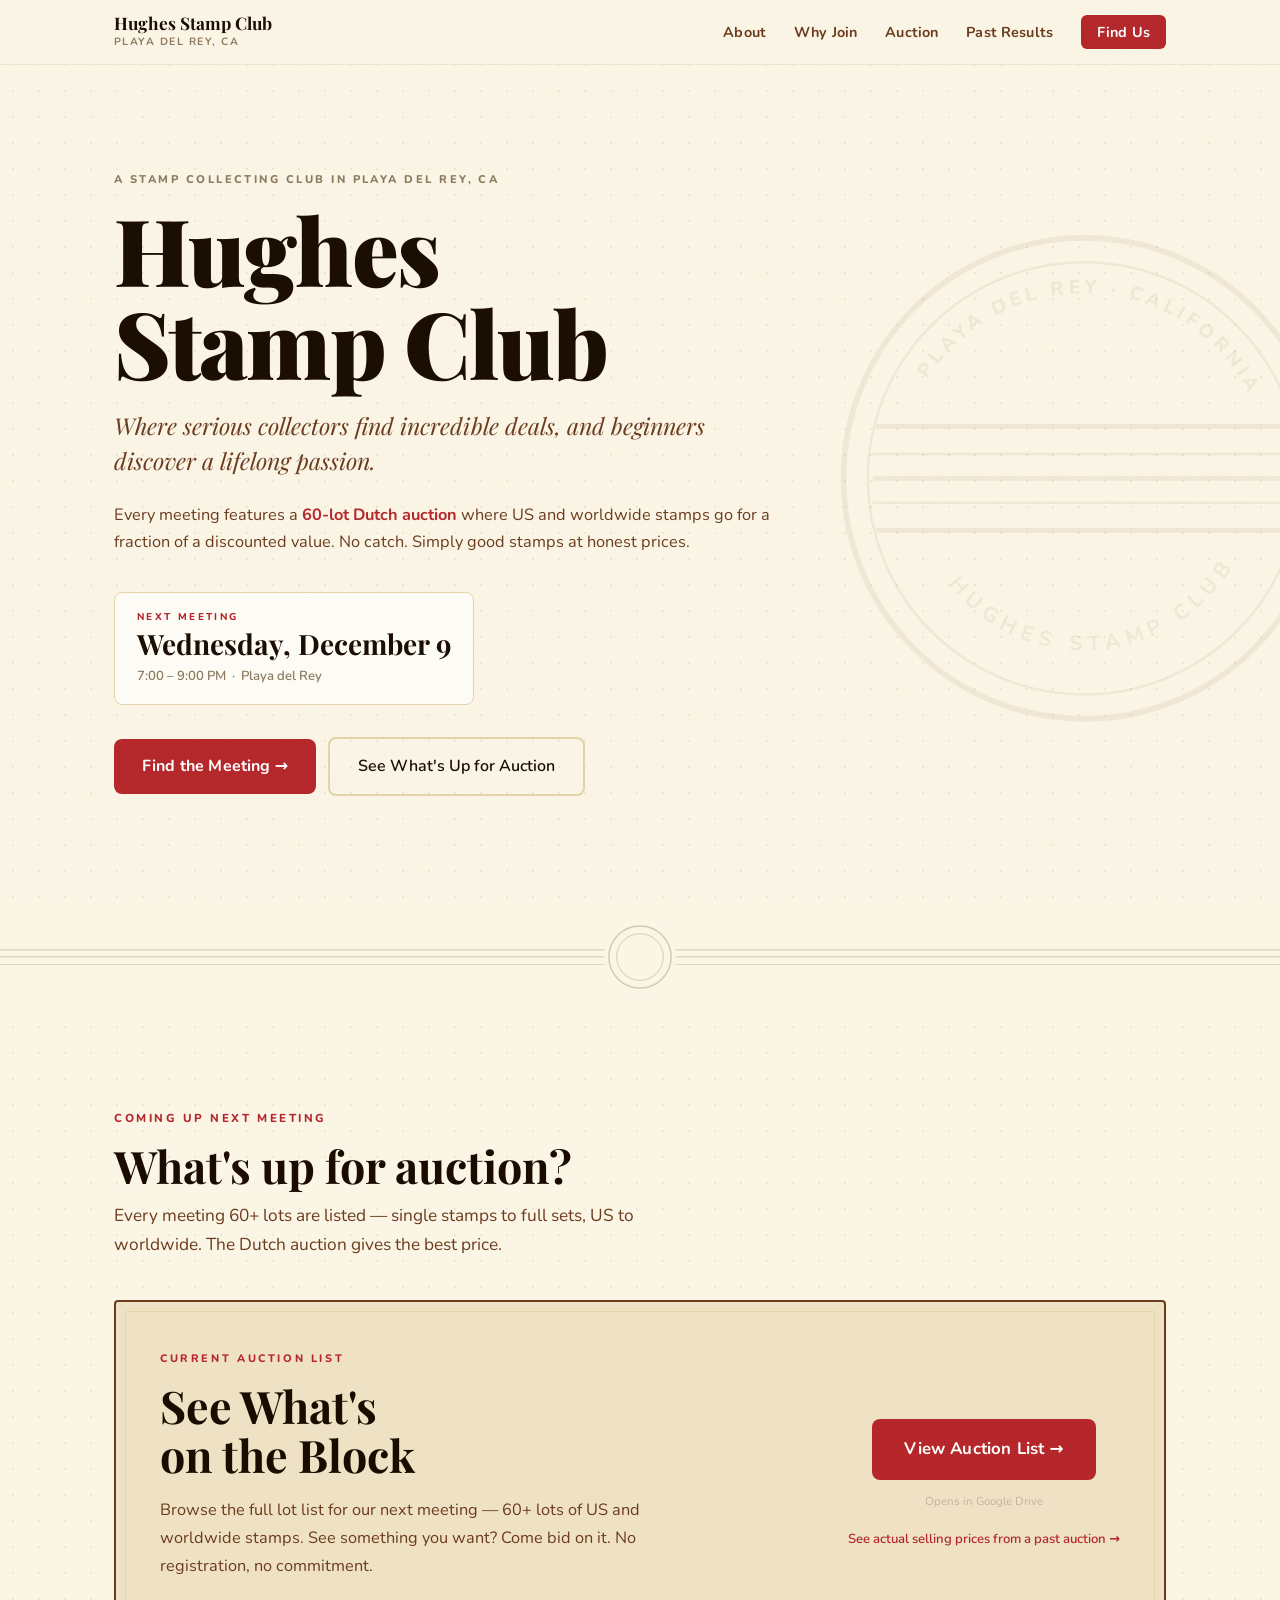
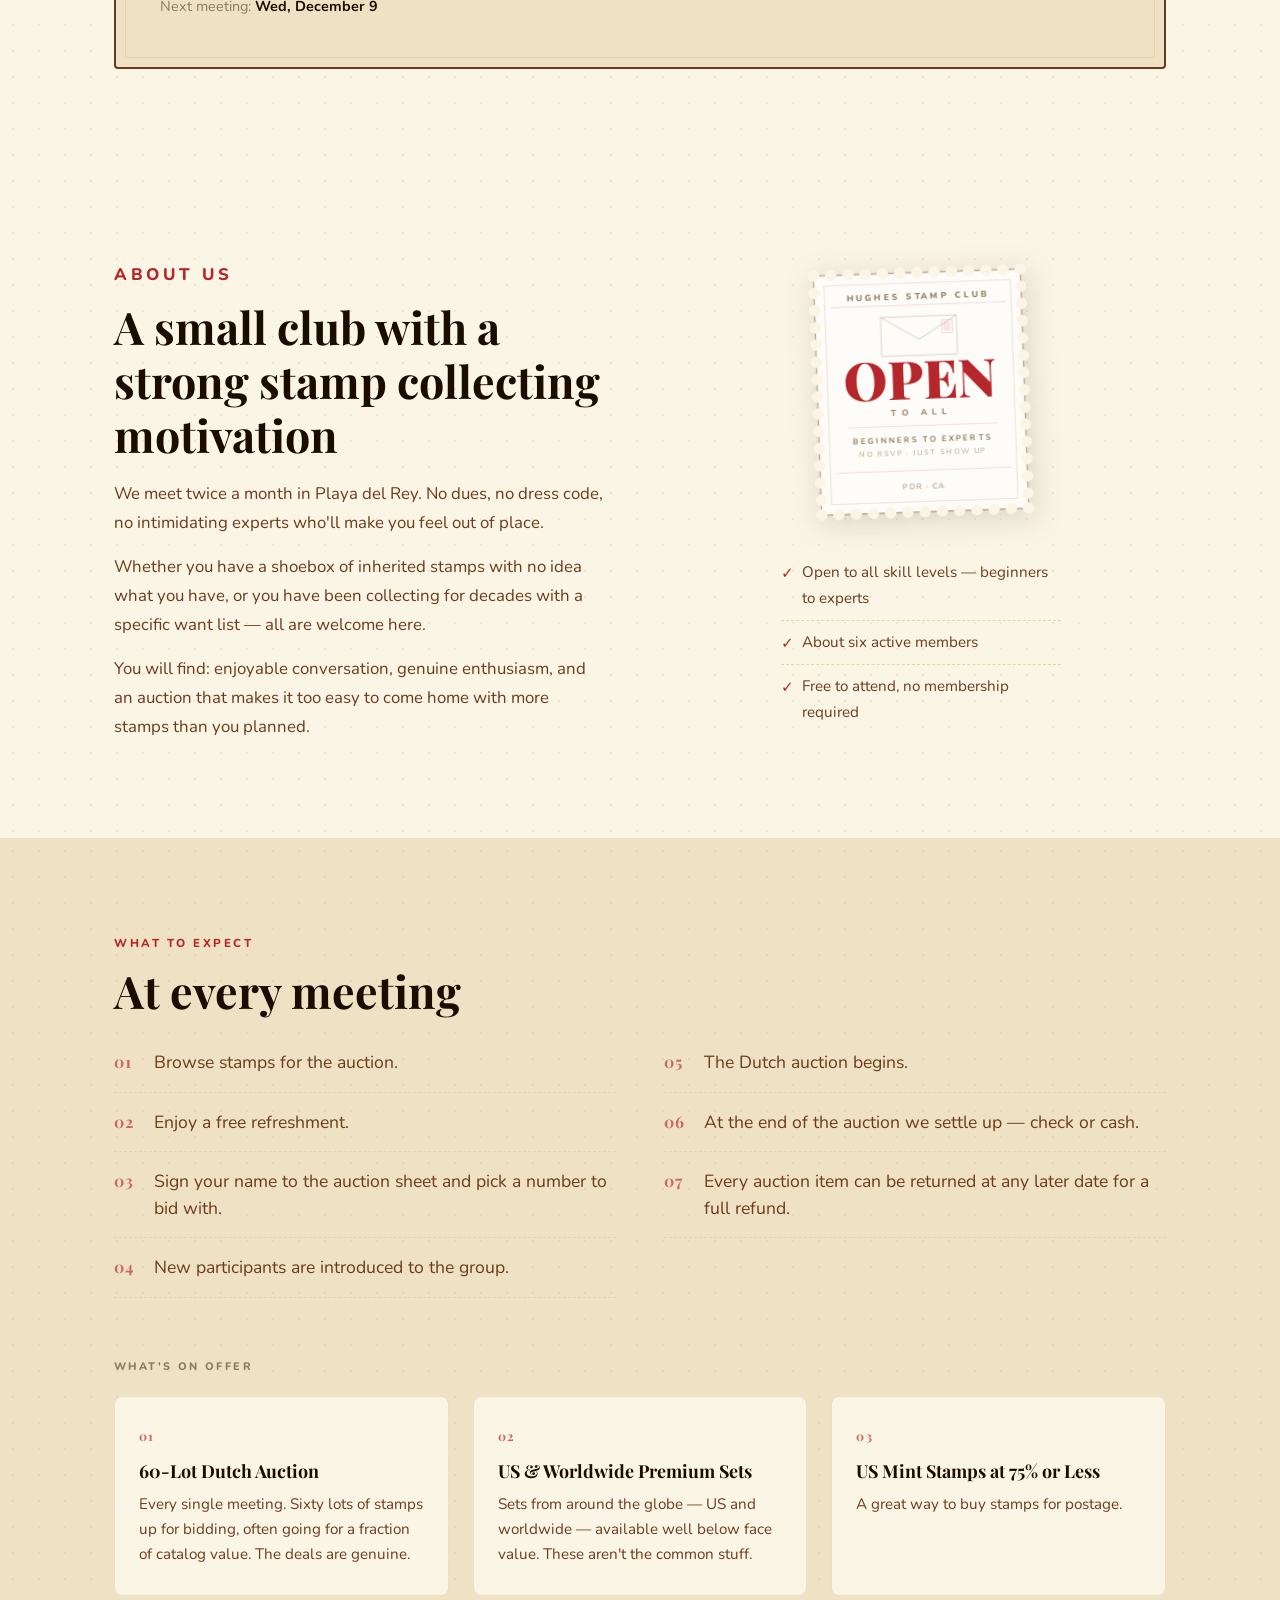
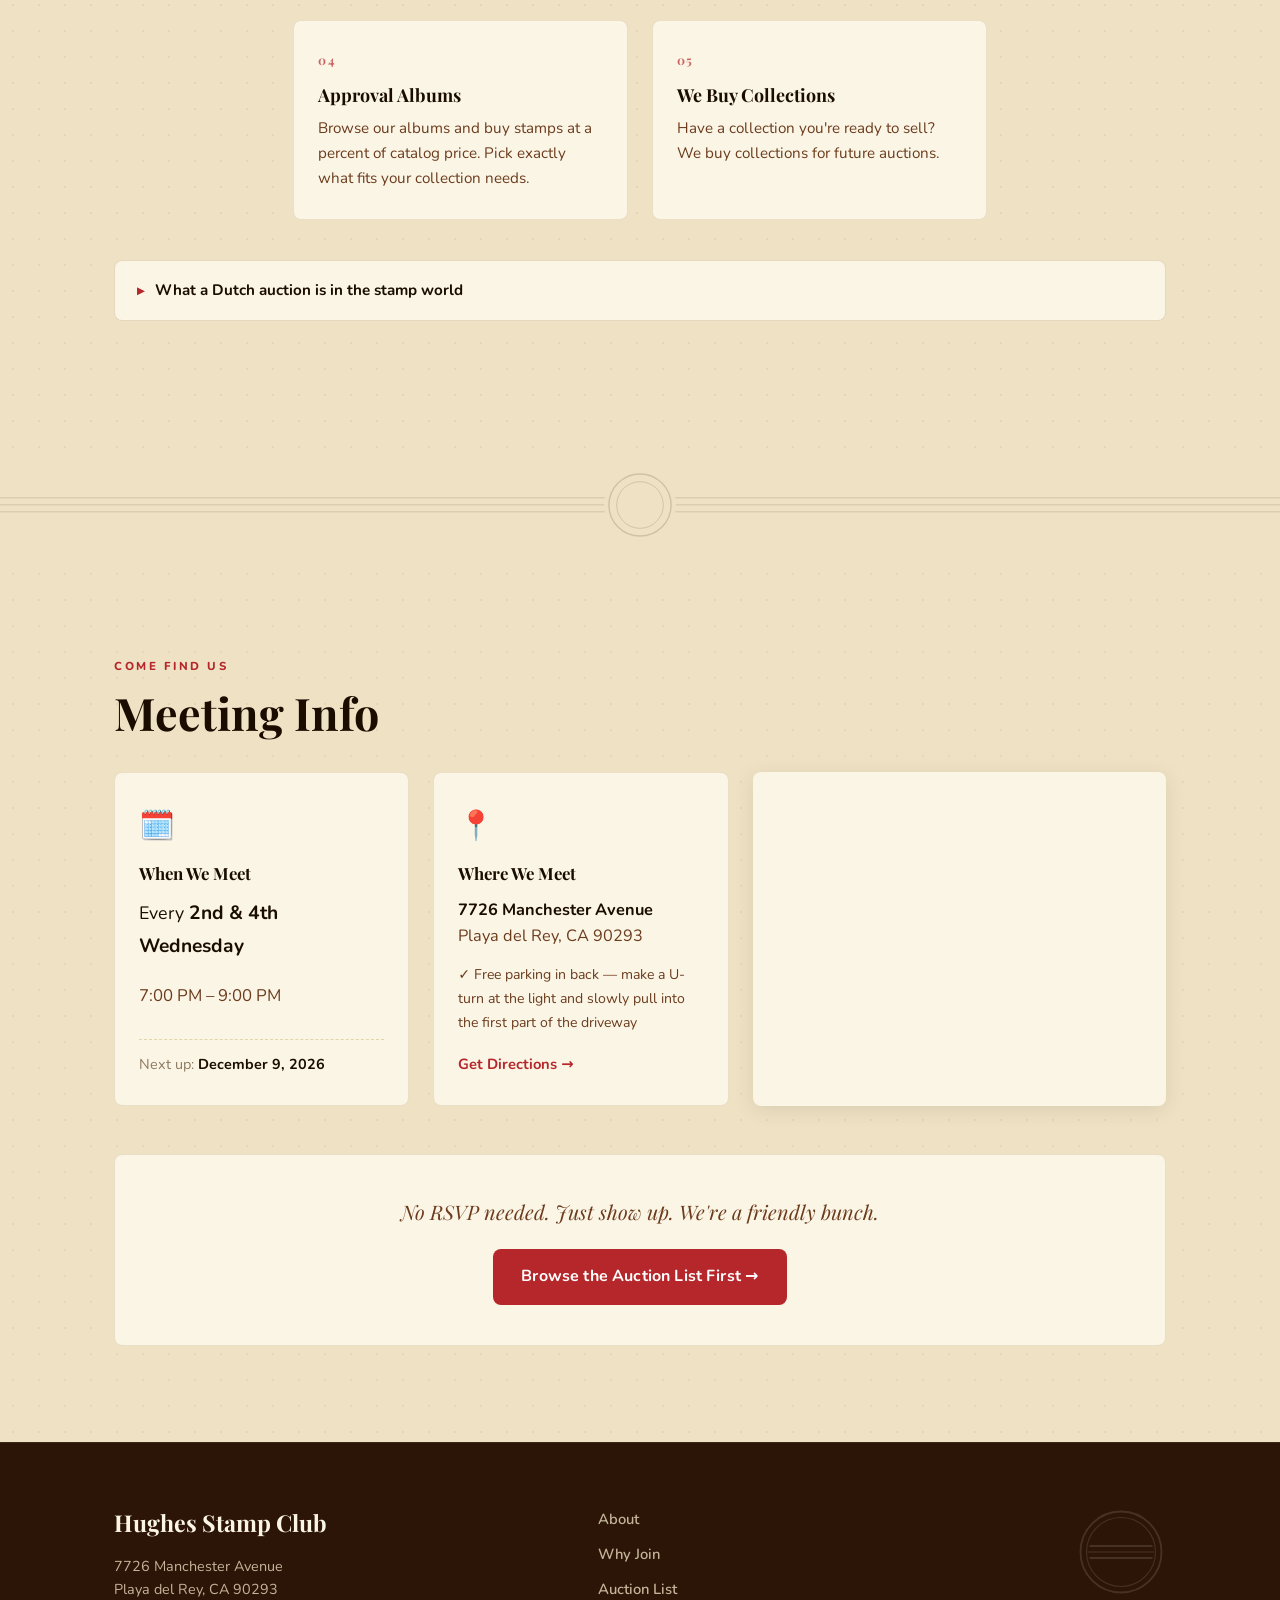
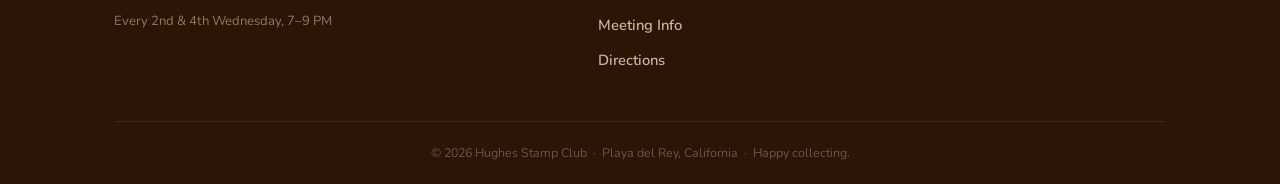
==== commit 46daaa64: "Add Past Results to nav, restore Dutch auction copy, polish results page and meeting date logic" ====
--- a/index.html
+++ b/index.html
@@ -26,6 +26,7 @@
         <li><a href="#about">About</a></li>
         <li><a href="#benefits">Why Join</a></li>
         <li><a href="#auction">Auction</a></li>
+        <li><a href="results.html">Past Results</a></li>
         <li><a href="#meeting" class="nav-cta">Find Us</a></li>
       </ul>
     </div>
@@ -108,7 +109,7 @@
               View Auction List →
             </a>
             <p class="broadside-note">Opens in Google Drive</p>
-            <p class="broadside-results-link"><a href="/Hughes 2-25 ex.pdf">See actual selling prices from a past auction →</a></p>
+            <p class="broadside-results-link"><a href="/results.html">See actual selling prices from a past auction →</a></p>
           </div>
         </div>
       </div>
@@ -284,15 +285,18 @@
       </div>
 
       <details class="dutch-explainer">
-        <summary>What exactly is a Dutch auction?</summary>
+        <summary>What a Dutch auction is in the stamp world</summary>
         <div class="dutch-explainer-body">
-          <p>A Dutch auction is a descending-price sale. Instead of bidding prices upward, each lot starts at a set price and drops in steps — fast. The first bidder to raise their number wins the lot at that price.</p>
-          <ul>
-            <li>The auctioneer sets a starting price and calls out decreasing amounts in rapid succession.</li>
-            <li>Raise your number the moment you're happy with the price — the lot is yours.</li>
-            <li>If two or more bidders jump in at the opening price, the bidding goes <em>up</em> from there until one bidder remains. If two bid at the exact same moment, a coin flip decides it.</li>
-          </ul>
-          <p>It rewards buyers who act quickly, but patient bidders can wait for the price to drop — at the risk of someone else grabbing the lot first.</p>
+          <p>A Dutch auction for stamps is a <strong>descending‑price sale</strong>. Instead of bidding upward, the seller:</p>
+          <ol>
+            <li>Sets a starting price (usually a discounted value or an estimate).</li>
+            <li>Sets price‑drop steps (for example: $10 → $8 → $6 → $5 → $3).</li>
+            <li>Sets time intervals for each drop is very fast.</li>
+            <li>The first buyer to raise their number at any price wins the lot.</li>
+            <li>If 2 or more bidders bid at the start then the price goes up until one bidder is left.</li>
+            <li>If two bidders go up at the same time into the auction a coin is flipped to establish a winner.</li>
+          </ol>
+          <p>This format rewards buyers who act quickly but still allows cautious bidders to wait for a better deal—at the risk of losing the item.</p>
         </div>
       </details>
     </div>
--- a/style.css
+++ b/style.css
@@ -501,6 +501,8 @@
 .process-grid {
   display: grid;
   grid-template-columns: repeat(2, 1fr);
+  grid-template-rows: repeat(4, auto);
+  grid-auto-flow: column;
   column-gap: 48px;
   row-gap: 0;
   margin-bottom: 56px;
@@ -516,17 +518,17 @@
 
 .process-num {
   font-family: var(--font-display);
-  font-size: 0.75rem;
+  font-size: 1rem;
   font-weight: 700;
   color: var(--red);
   letter-spacing: 0.08em;
   flex-shrink: 0;
   opacity: 0.65;
-  min-width: 22px;
+  min-width: 26px;
 }
 
 .process-text {
-  font-size: 1rem;
+  font-size: 1.1rem;
   color: var(--brown);
   line-height: 1.55;
 }
@@ -856,7 +858,8 @@
   line-height: 1.65;
   margin: 14px 0 0;
 }
-.dutch-explainer-body ul {
+.dutch-explainer-body ul,
+.dutch-explainer-body ol {
   margin: 10px 0 0 0;
   padding-left: 20px;
 }
@@ -975,6 +978,20 @@
   z-index: 2;
   max-width: 720px;
 }
+
+.results-back-link {
+  display: inline-block;
+  margin-bottom: 24px;
+  font-family: var(--font-body);
+  font-size: 0.88rem;
+  font-weight: 700;
+  color: currentColor;
+  opacity: 0.7;
+  text-decoration: none;
+  letter-spacing: 0.03em;
+  transition: opacity var(--transition);
+}
+.results-back-link:hover { opacity: 1; }
 
 .results-title {
   font-size: clamp(2.6rem, 5.5vw, 4.2rem);
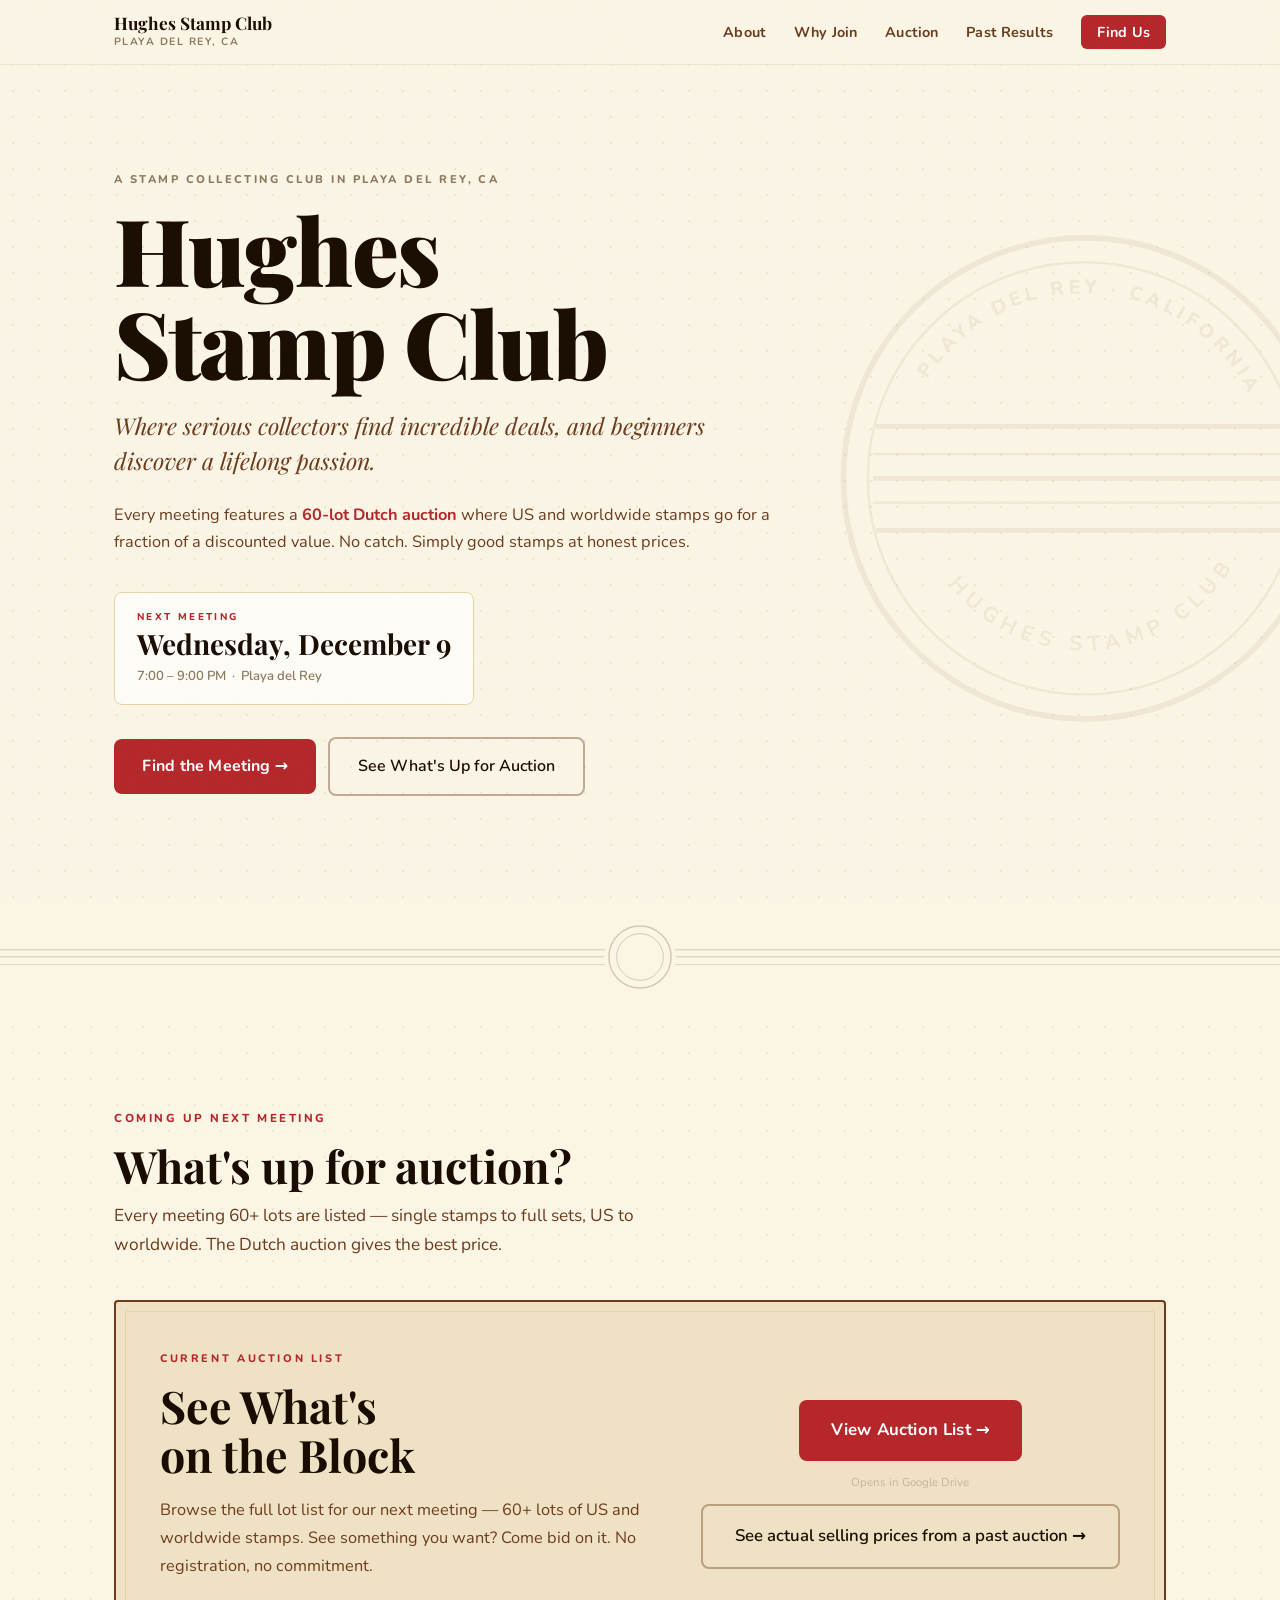
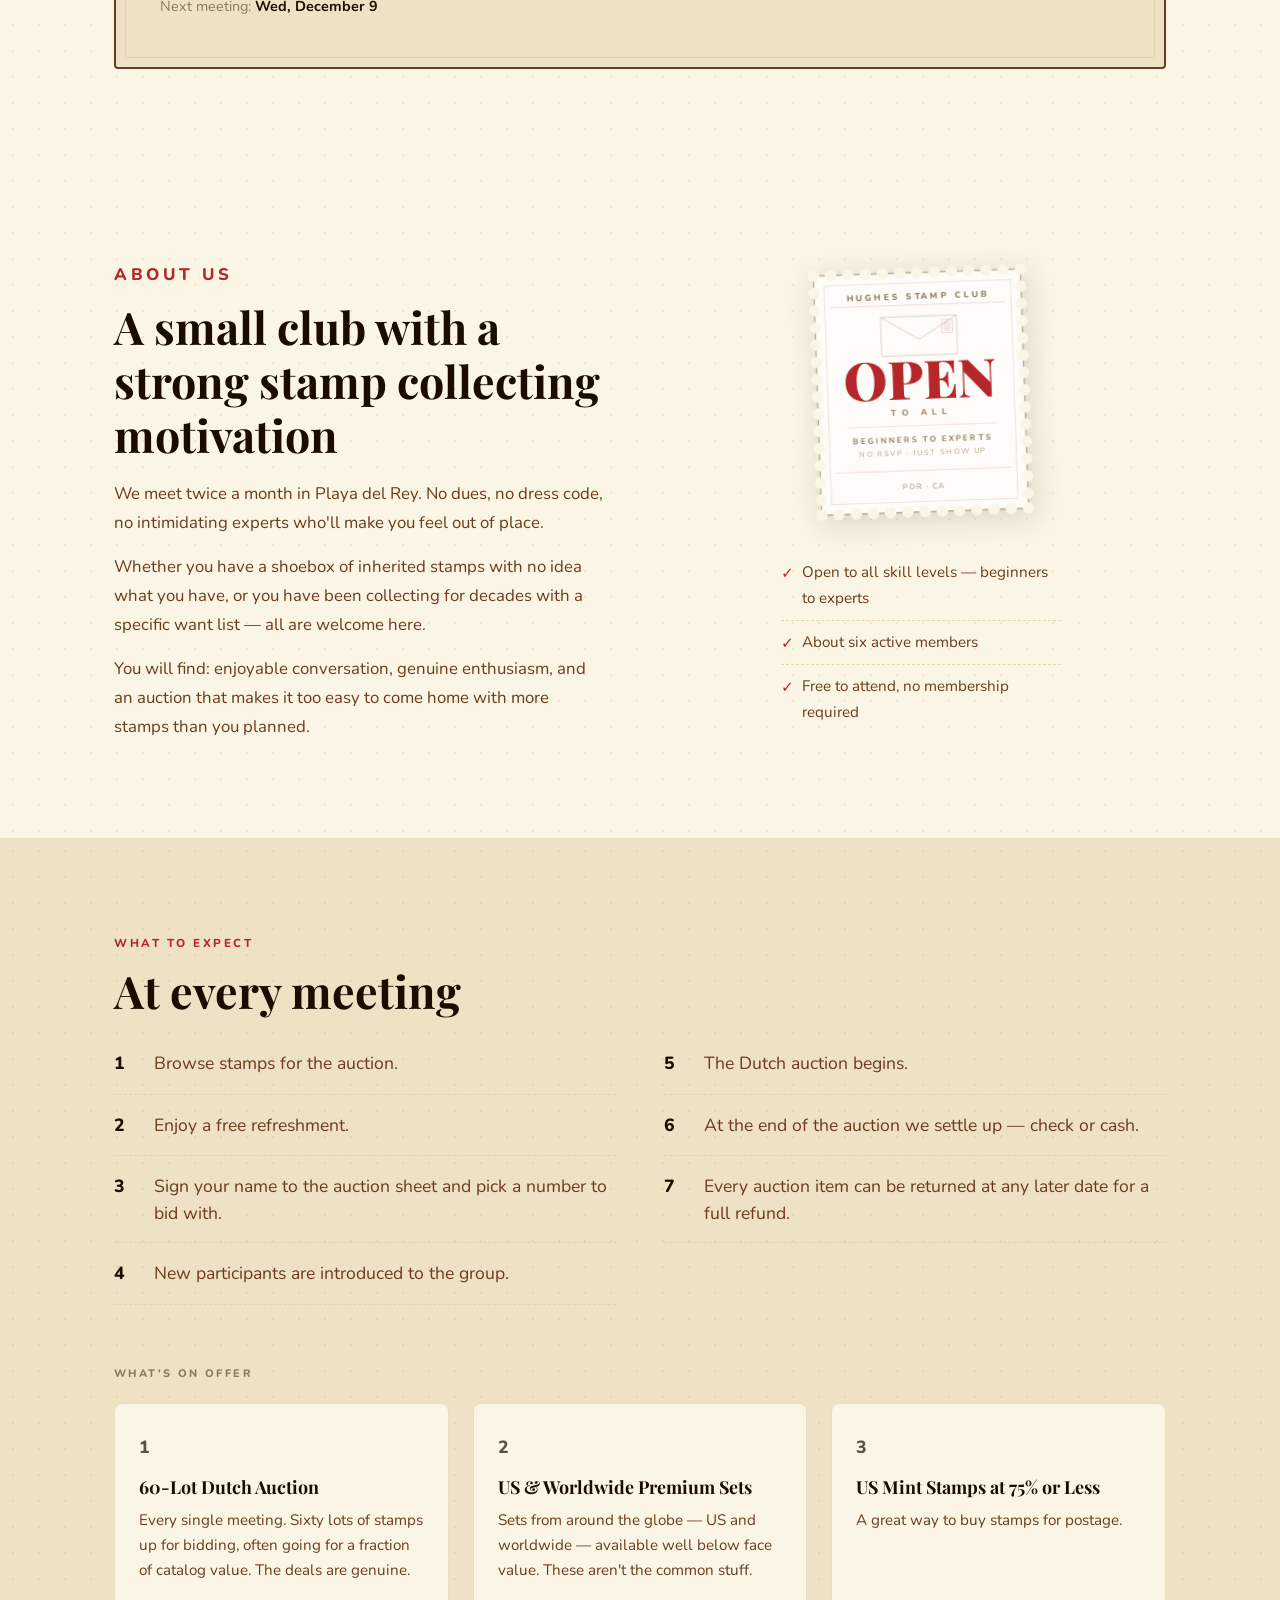
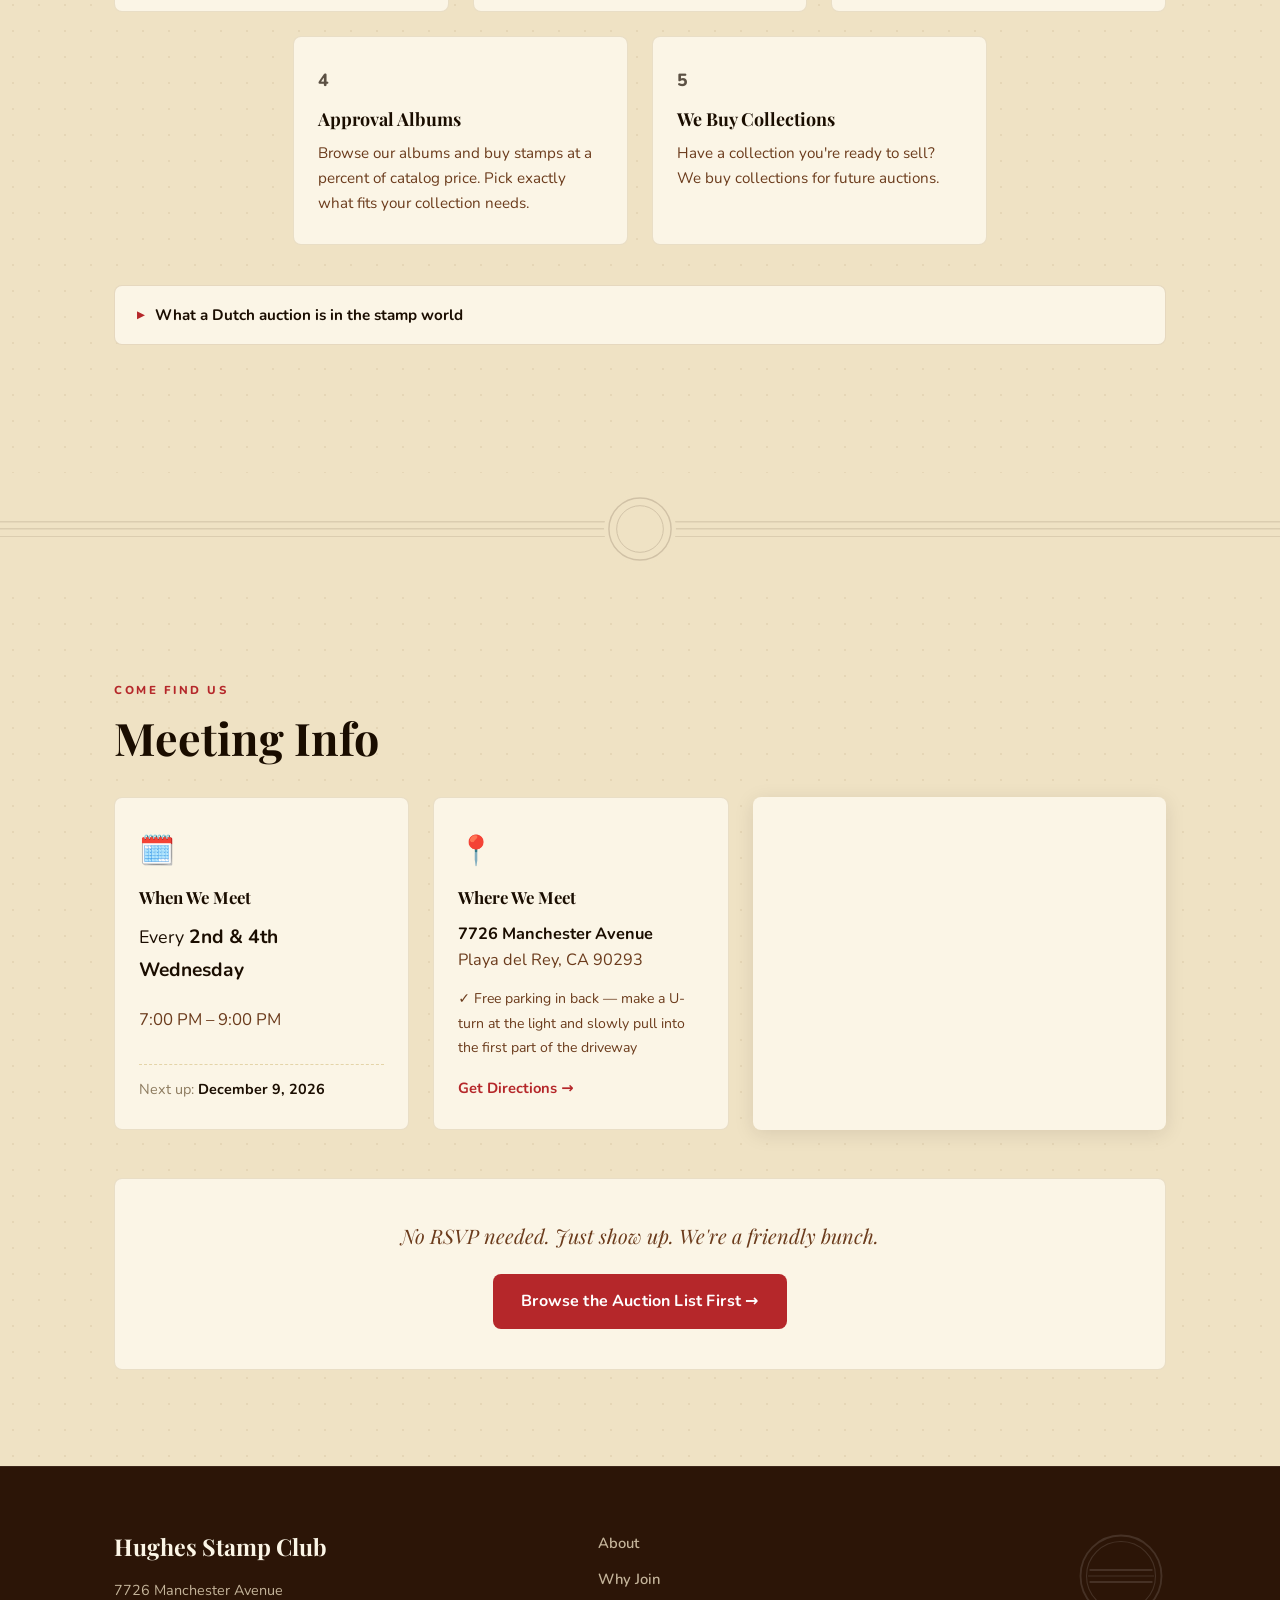
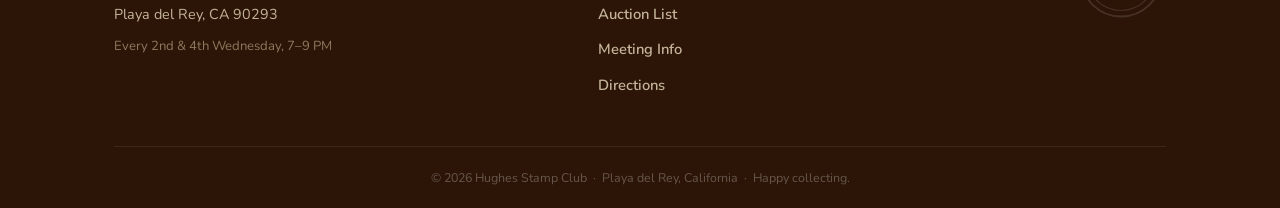
==== commit 4fac3c24: "Polish UI: darken ghost buttons, drop leading zeros from step/card numbers, boost number contrast, a" ====
--- a/index.html
+++ b/index.html
@@ -109,7 +109,7 @@
               View Auction List →
             </a>
             <p class="broadside-note">Opens in Google Drive</p>
-            <p class="broadside-results-link"><a href="/results.html">See actual selling prices from a past auction →</a></p>
+            <a href="results.html" class="btn-ghost broadside-btn">See actual selling prices from a past auction →</a>
           </div>
         </div>
       </div>
@@ -220,31 +220,31 @@
 
       <div class="process-grid">
         <div class="process-step">
-          <span class="process-num">01</span>
+          <span class="process-num">1</span>
           <span class="process-text">Browse stamps for the auction.</span>
         </div>
         <div class="process-step">
-          <span class="process-num">02</span>
+          <span class="process-num">2</span>
           <span class="process-text">Enjoy a free refreshment.</span>
         </div>
         <div class="process-step">
-          <span class="process-num">03</span>
+          <span class="process-num">3</span>
           <span class="process-text">Sign your name to the auction sheet and pick a number to bid with.</span>
         </div>
         <div class="process-step">
-          <span class="process-num">04</span>
+          <span class="process-num">4</span>
           <span class="process-text">New participants are introduced to the group.</span>
         </div>
         <div class="process-step">
-          <span class="process-num">05</span>
+          <span class="process-num">5</span>
           <span class="process-text">The Dutch auction begins.</span>
         </div>
         <div class="process-step">
-          <span class="process-num">06</span>
+          <span class="process-num">6</span>
           <span class="process-text">At the end of the auction we settle up — check or cash.</span>
         </div>
         <div class="process-step">
-          <span class="process-num">07</span>
+          <span class="process-num">7</span>
           <span class="process-text">Every auction item can be returned at any later date for a full refund.</span>
         </div>
       </div>
@@ -253,31 +253,31 @@
       <div class="benefits-grid">
 
         <div class="benefit-card">
-          <div class="benefit-num">01</div>
+          <div class="benefit-num">1</div>
           <h3>60-Lot Dutch Auction</h3>
           <p>Every single meeting. Sixty lots of stamps up for bidding, often going for a fraction of catalog value. The deals are genuine.</p>
         </div>
 
         <div class="benefit-card">
-          <div class="benefit-num">02</div>
+          <div class="benefit-num">2</div>
           <h3>US &amp; Worldwide Premium Sets</h3>
           <p>Sets from around the globe — US and worldwide — available well below face value. These aren't the common stuff.</p>
         </div>
 
         <div class="benefit-card">
-          <div class="benefit-num">03</div>
+          <div class="benefit-num">3</div>
           <h3>US Mint Stamps at 75% or Less</h3>
           <p>A great way to buy stamps for postage.</p>
         </div>
 
         <div class="benefit-card">
-          <div class="benefit-num">04</div>
+          <div class="benefit-num">4</div>
           <h3>Approval Albums</h3>
           <p>Browse our albums and buy stamps at a percent of catalog price. Pick exactly what fits your collection needs.</p>
         </div>
 
         <div class="benefit-card">
-          <div class="benefit-num">05</div>
+          <div class="benefit-num">5</div>
           <h3>We Buy Collections</h3>
           <p>Have a collection you're ready to sell? We buy collections for future auctions.</p>
         </div>
--- a/style.css
+++ b/style.css
@@ -128,7 +128,7 @@
   font-family: var(--font-body);
   font-weight: 600;
   font-size: 1rem;
-  border: 2px solid var(--linen);
+  border: 2px solid rgba(107,59,28,0.4);
   border-radius: var(--radius);
   transition: border-color var(--transition), color var(--transition), transform var(--transition);
 }
@@ -517,13 +517,12 @@
 }
 
 .process-num {
-  font-family: var(--font-display);
-  font-size: 1rem;
-  font-weight: 700;
-  color: var(--red);
-  letter-spacing: 0.08em;
+  font-family: var(--font-body);
+  font-size: 1.1rem;
+  font-weight: 800;
+  color: var(--ink);
+  letter-spacing: 0;
   flex-shrink: 0;
-  opacity: 0.65;
   min-width: 26px;
 }
 
@@ -577,11 +576,11 @@
 }
 
 .benefit-num {
-  font-family: var(--font-display);
-  font-size: 0.78rem;
-  font-weight: 700;
-  color: var(--red);
-  letter-spacing: 0.1em;
+  font-family: var(--font-body);
+  font-size: 1.1rem;
+  font-weight: 800;
+  color: var(--ink);
+  letter-spacing: 0;
   margin-bottom: 12px;
   opacity: 0.7;
 }
@@ -707,15 +706,6 @@
   color: var(--light-muted);
 }
 
-.broadside-results-link {
-  font-size: 0.82rem;
-  color: var(--muted);
-  margin-top: 4px;
-}
-.broadside-results-link a {
-  color: var(--red);
-  font-weight: 600;
-}
 
 
 /* ============================================================
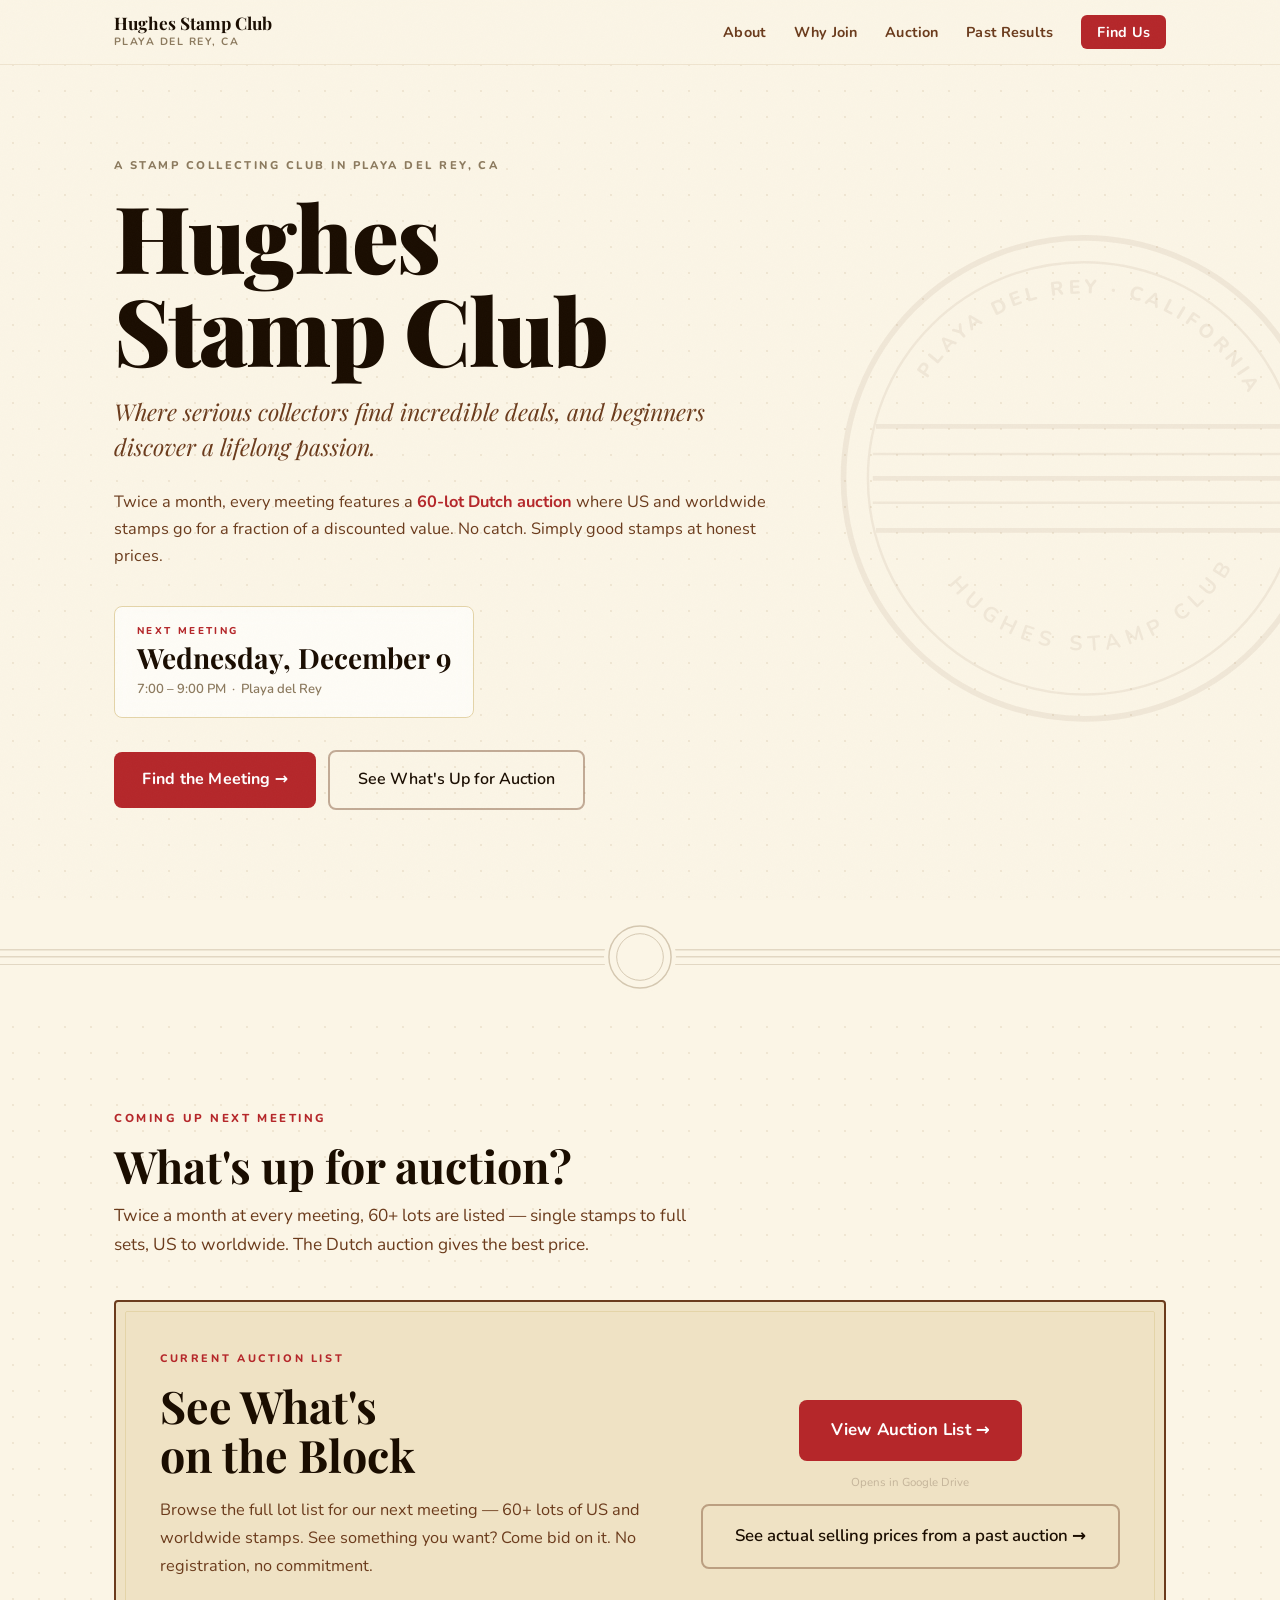
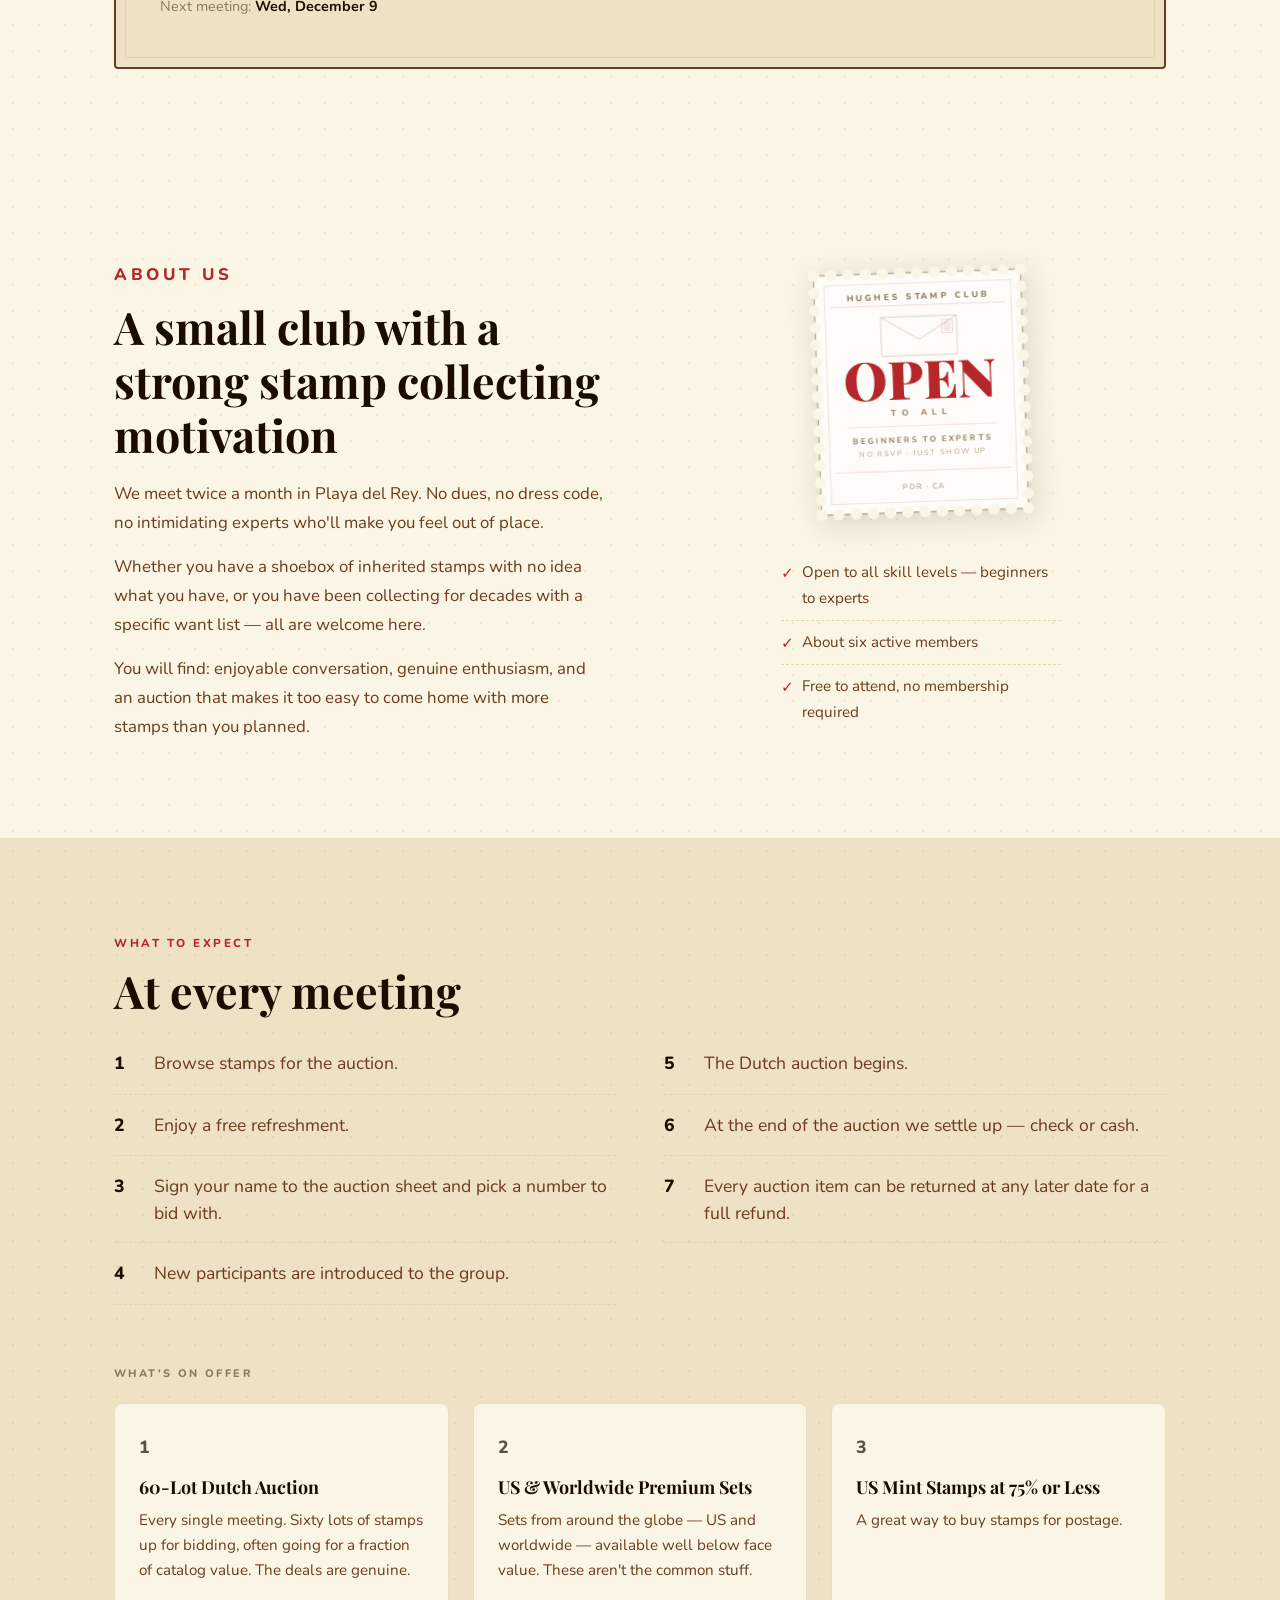
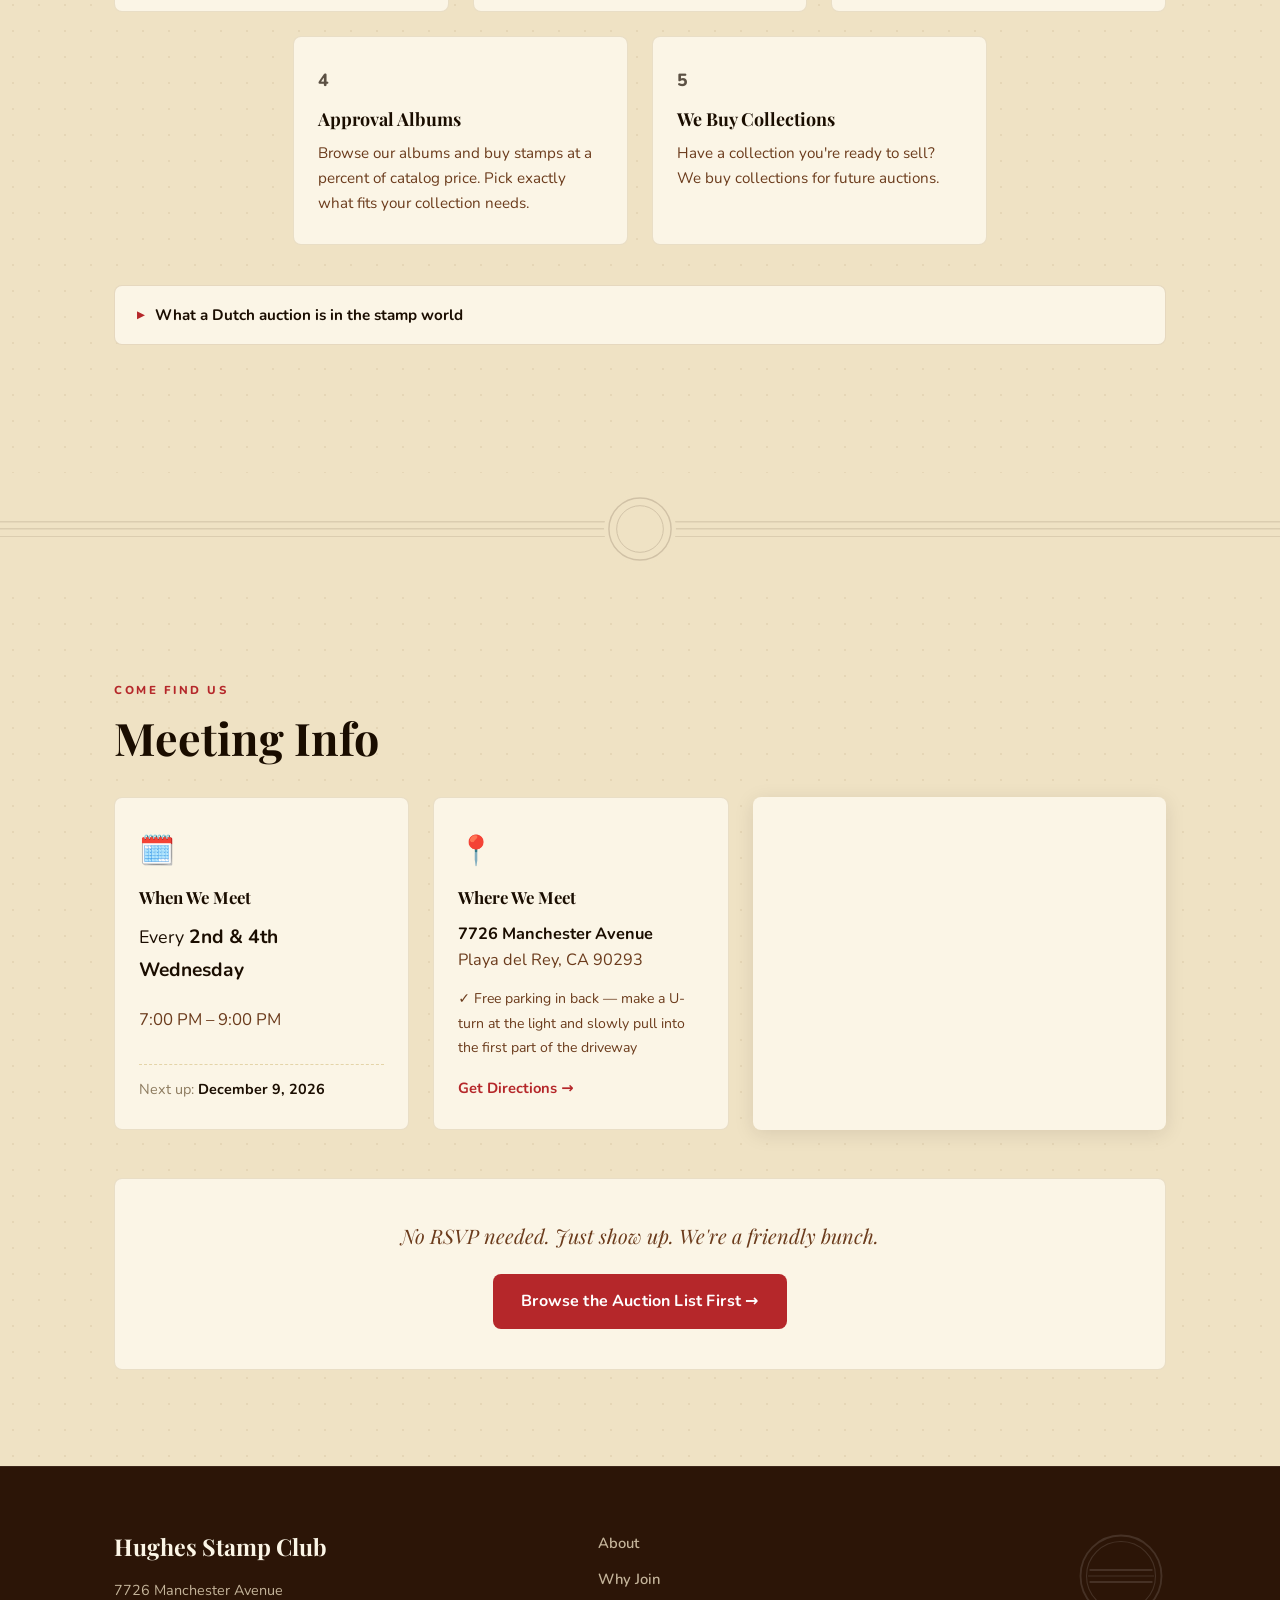
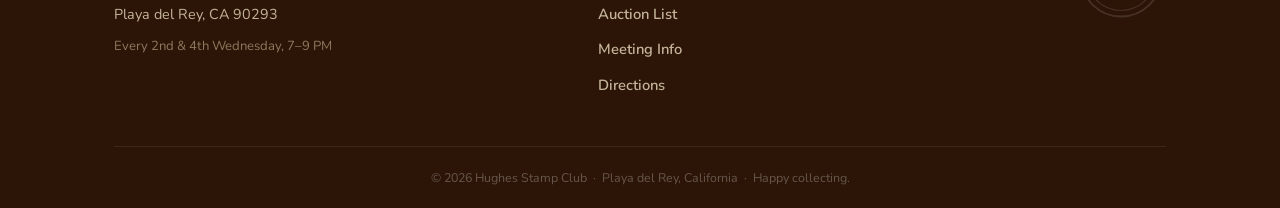
==== commit 8cfc13c3: "minor text edits" ====
--- a/index.html
+++ b/index.html
@@ -60,7 +60,7 @@
       <p class="hero-tagline">Where serious collectors find incredible deals, and beginners discover a lifelong passion.</p>
 
       <div class="hero-hook">
-        <p>Every meeting features a <strong>60-lot Dutch auction</strong> where US and worldwide stamps go for a fraction of a discounted value. No catch. Simply good stamps at honest prices.</p>
+        <p>Twice a month, every meeting features a <strong>60-lot Dutch auction</strong> where US and worldwide stamps go for a fraction of a discounted value. No catch. Simply good stamps at honest prices.</p>
       </div>
 
       <div class="hero-badge">
@@ -91,7 +91,7 @@
     <div class="container">
       <p class="section-eyebrow">Coming Up Next Meeting</p>
       <h2 class="auction-heading">What's up for auction?</h2>
-      <p class="section-intro">Every meeting 60+ lots are listed — single stamps to full sets, US to worldwide. The Dutch auction gives the best price.</p>
+      <p class="section-intro">Twice a month at every meeting, 60+ lots are listed — single stamps to full sets, US to worldwide. The Dutch auction gives the best price.</p>
 
       <div class="auction-broadside">
         <div class="broadside-inner">
